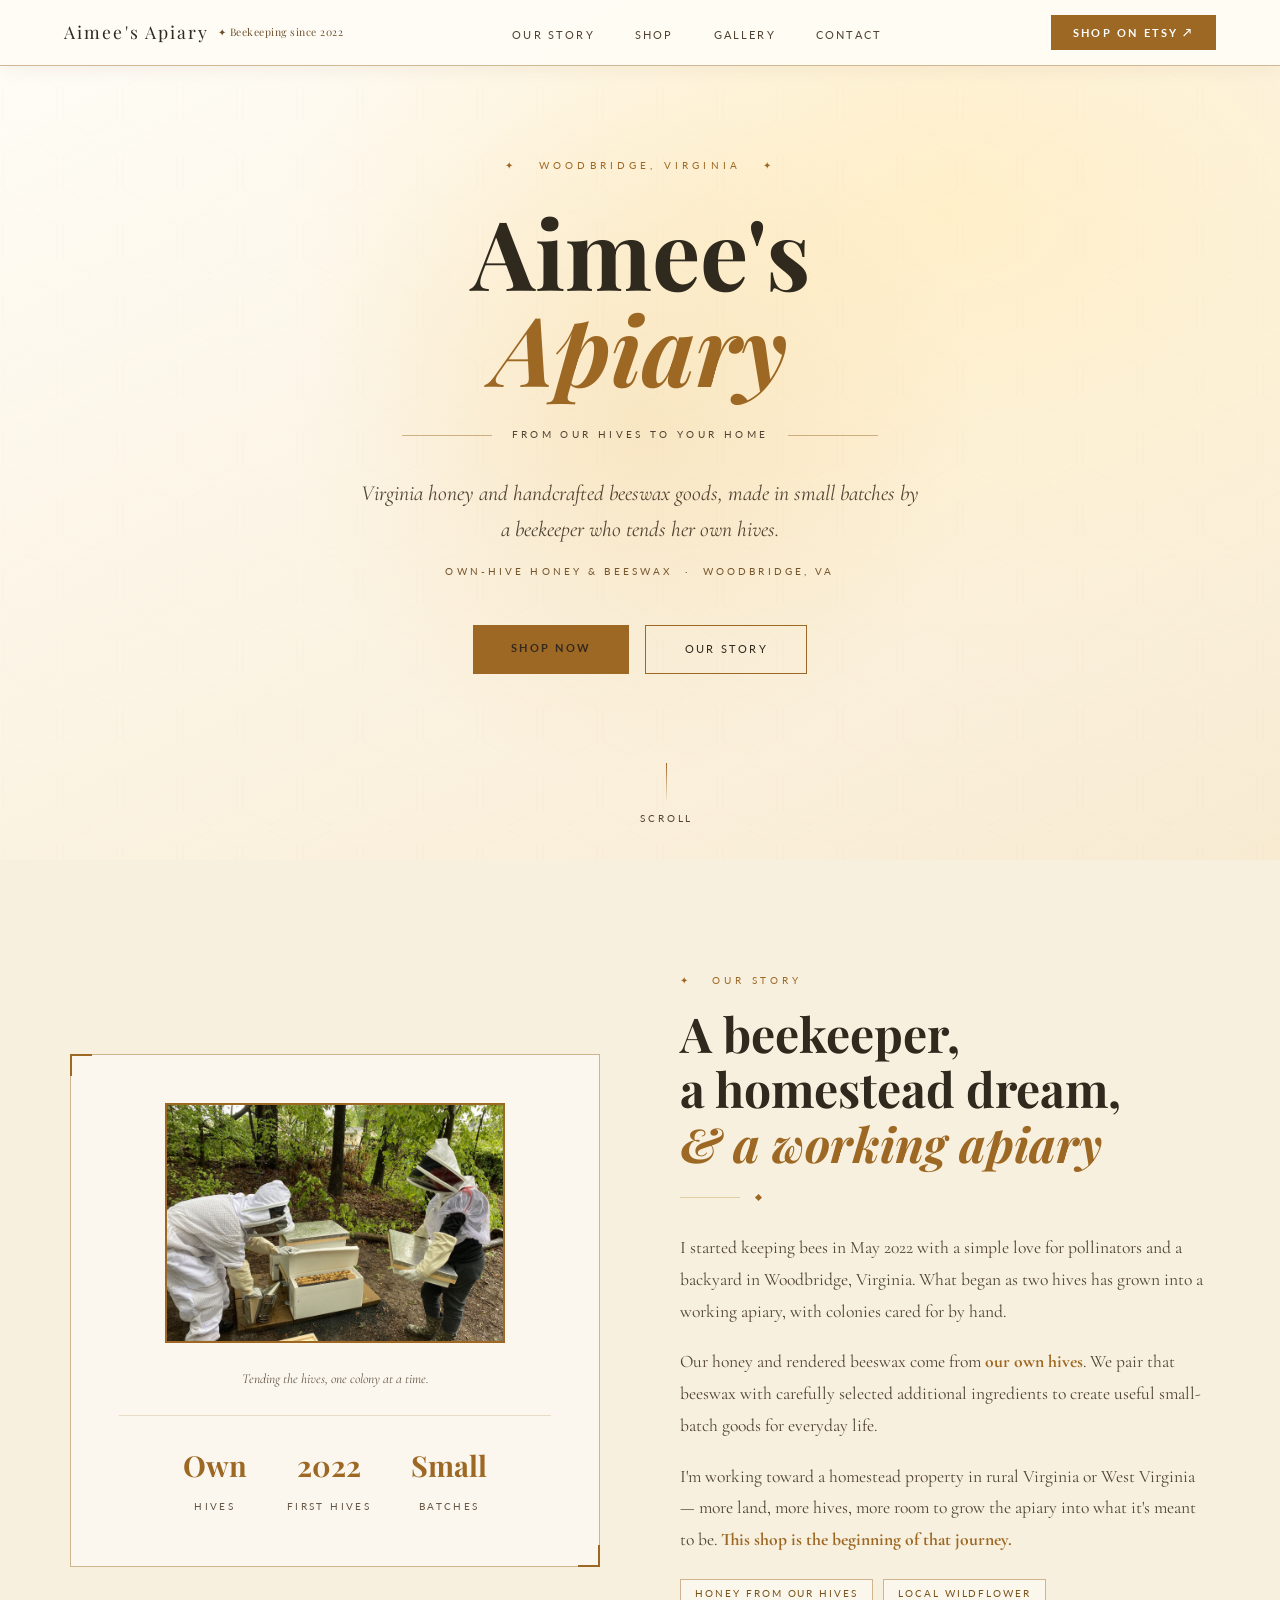
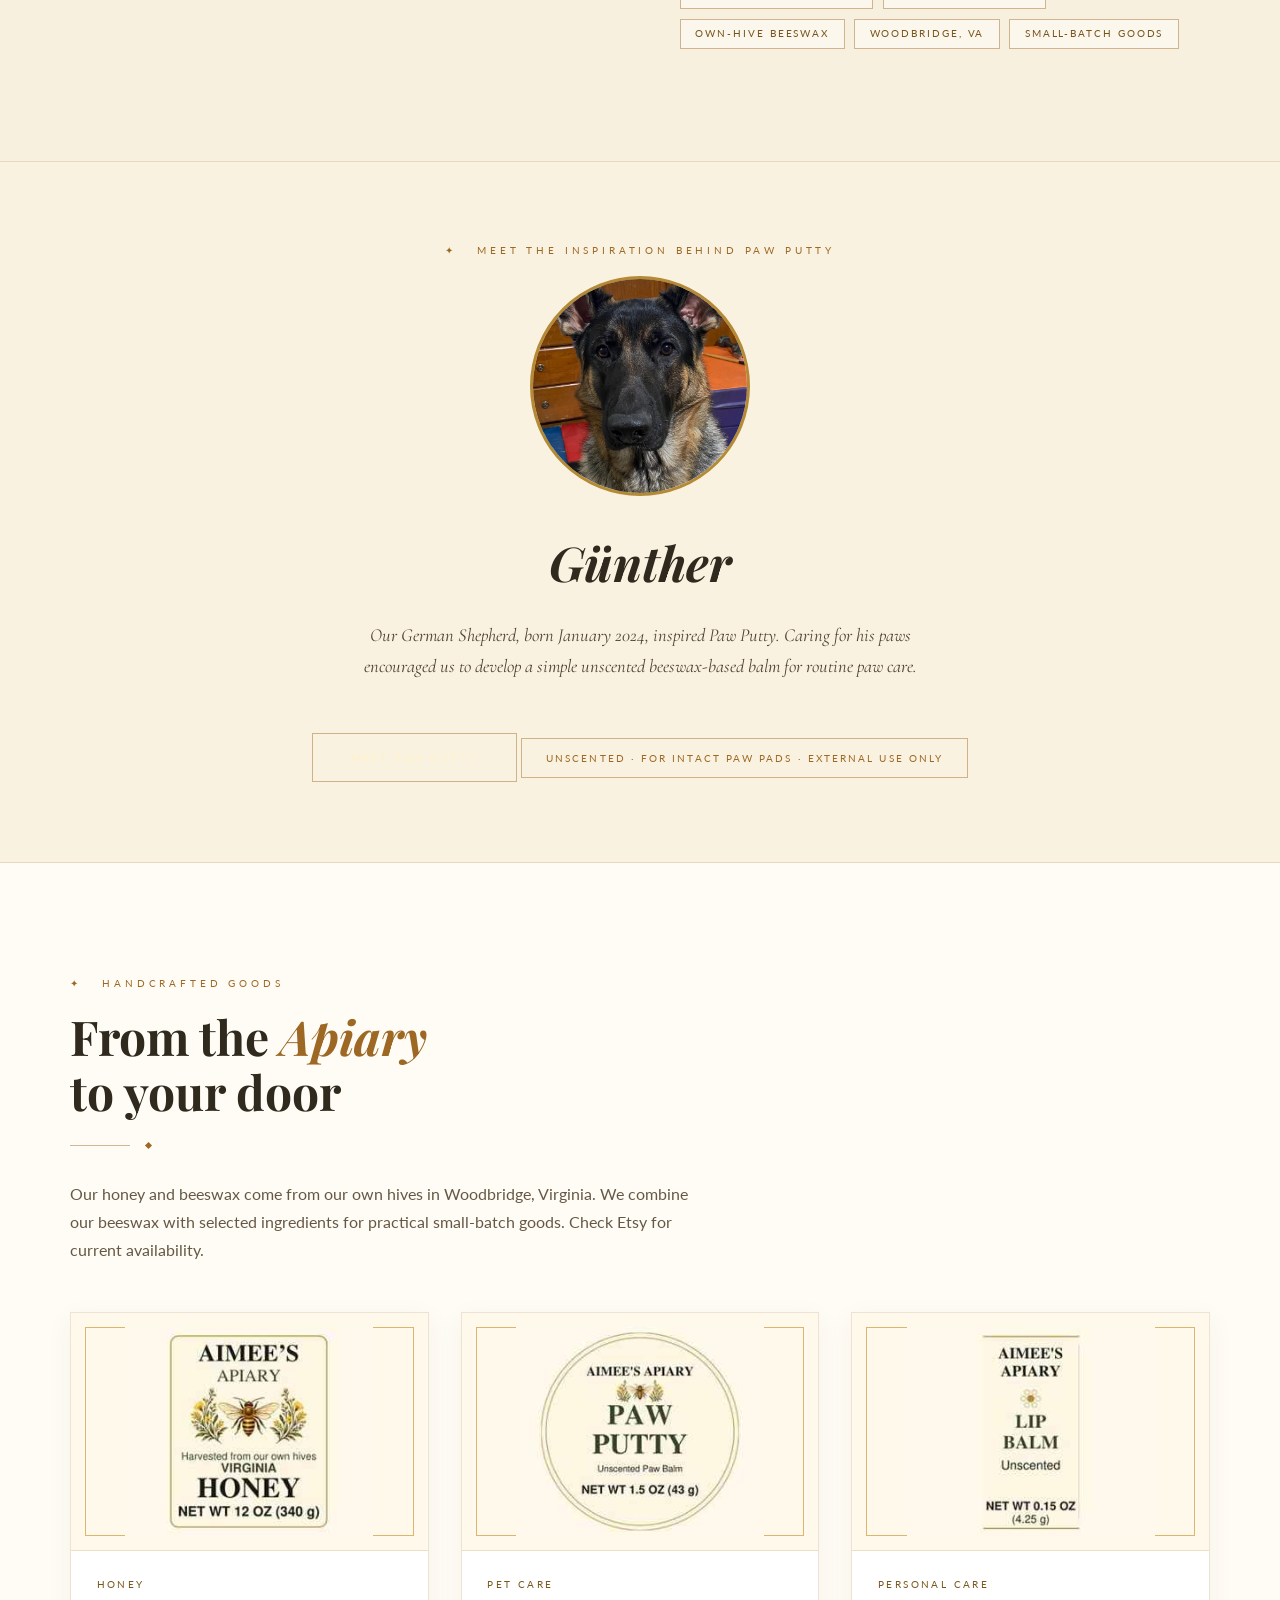
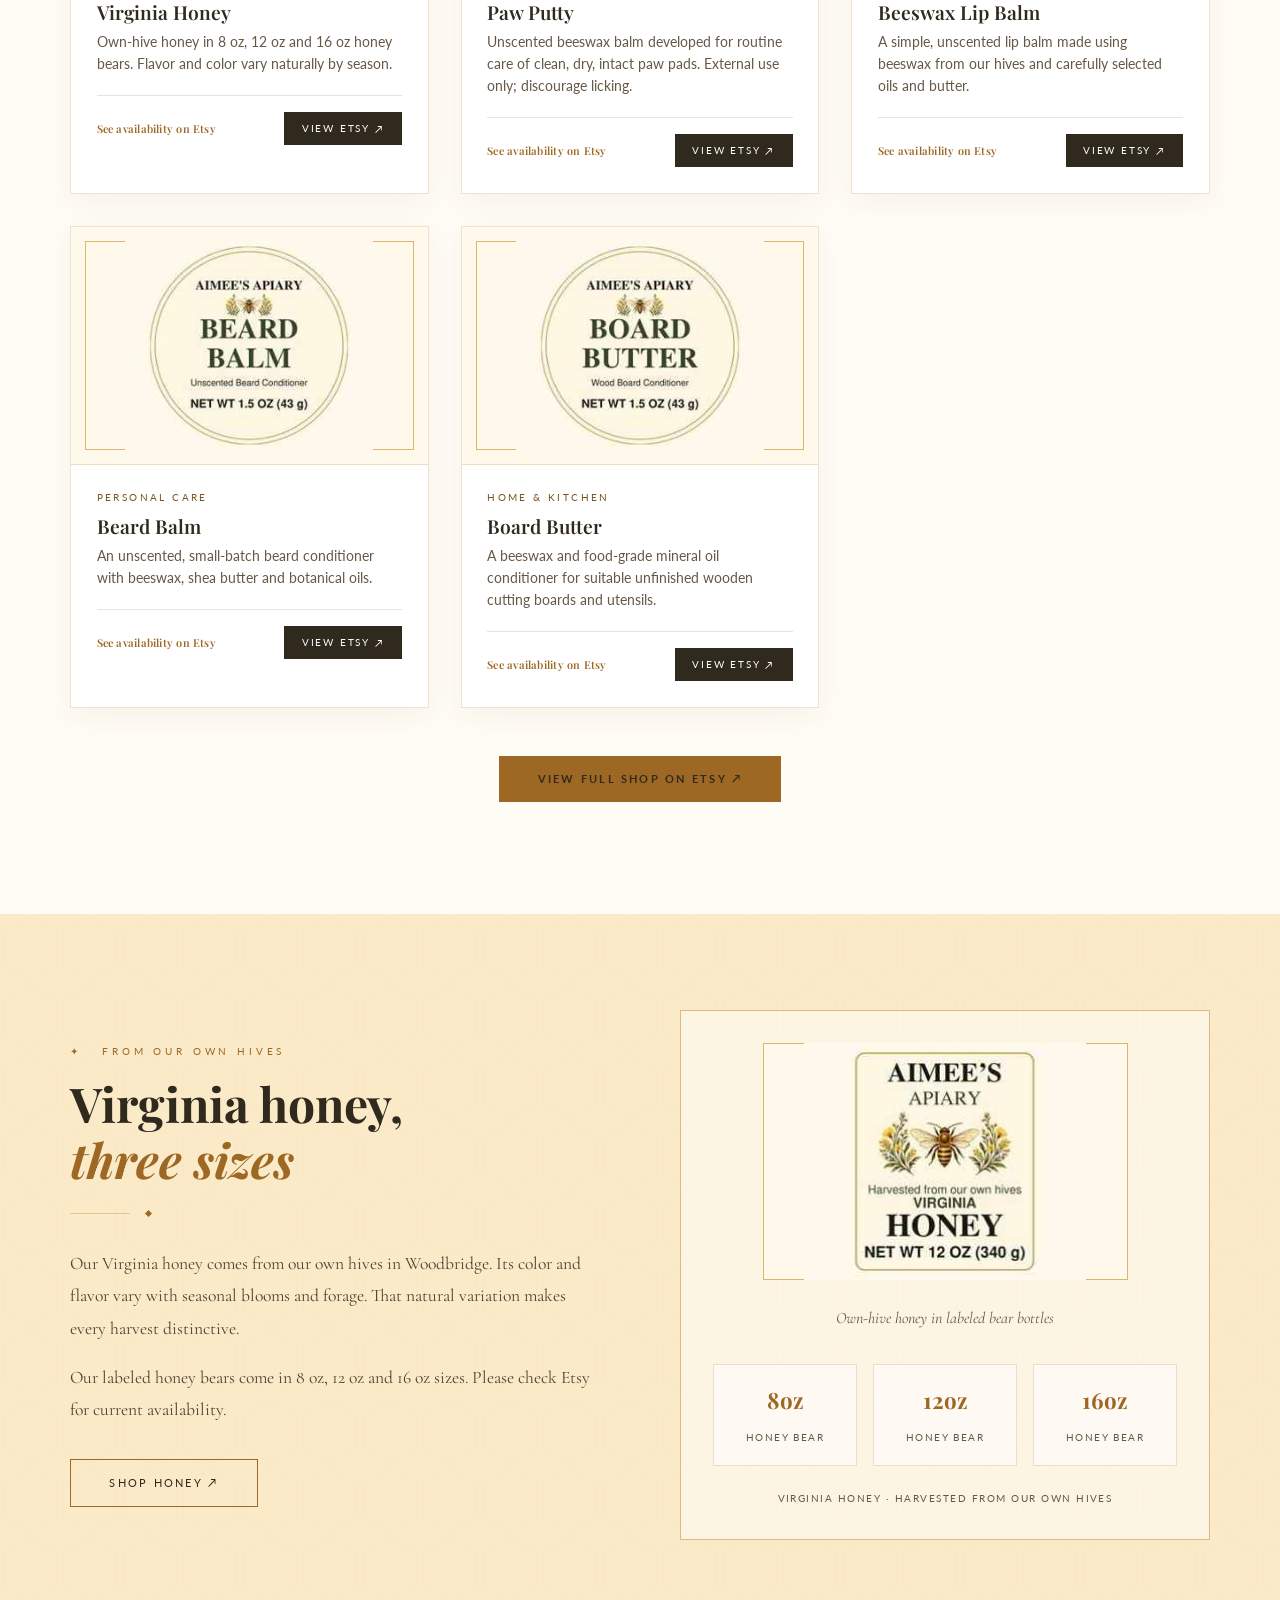
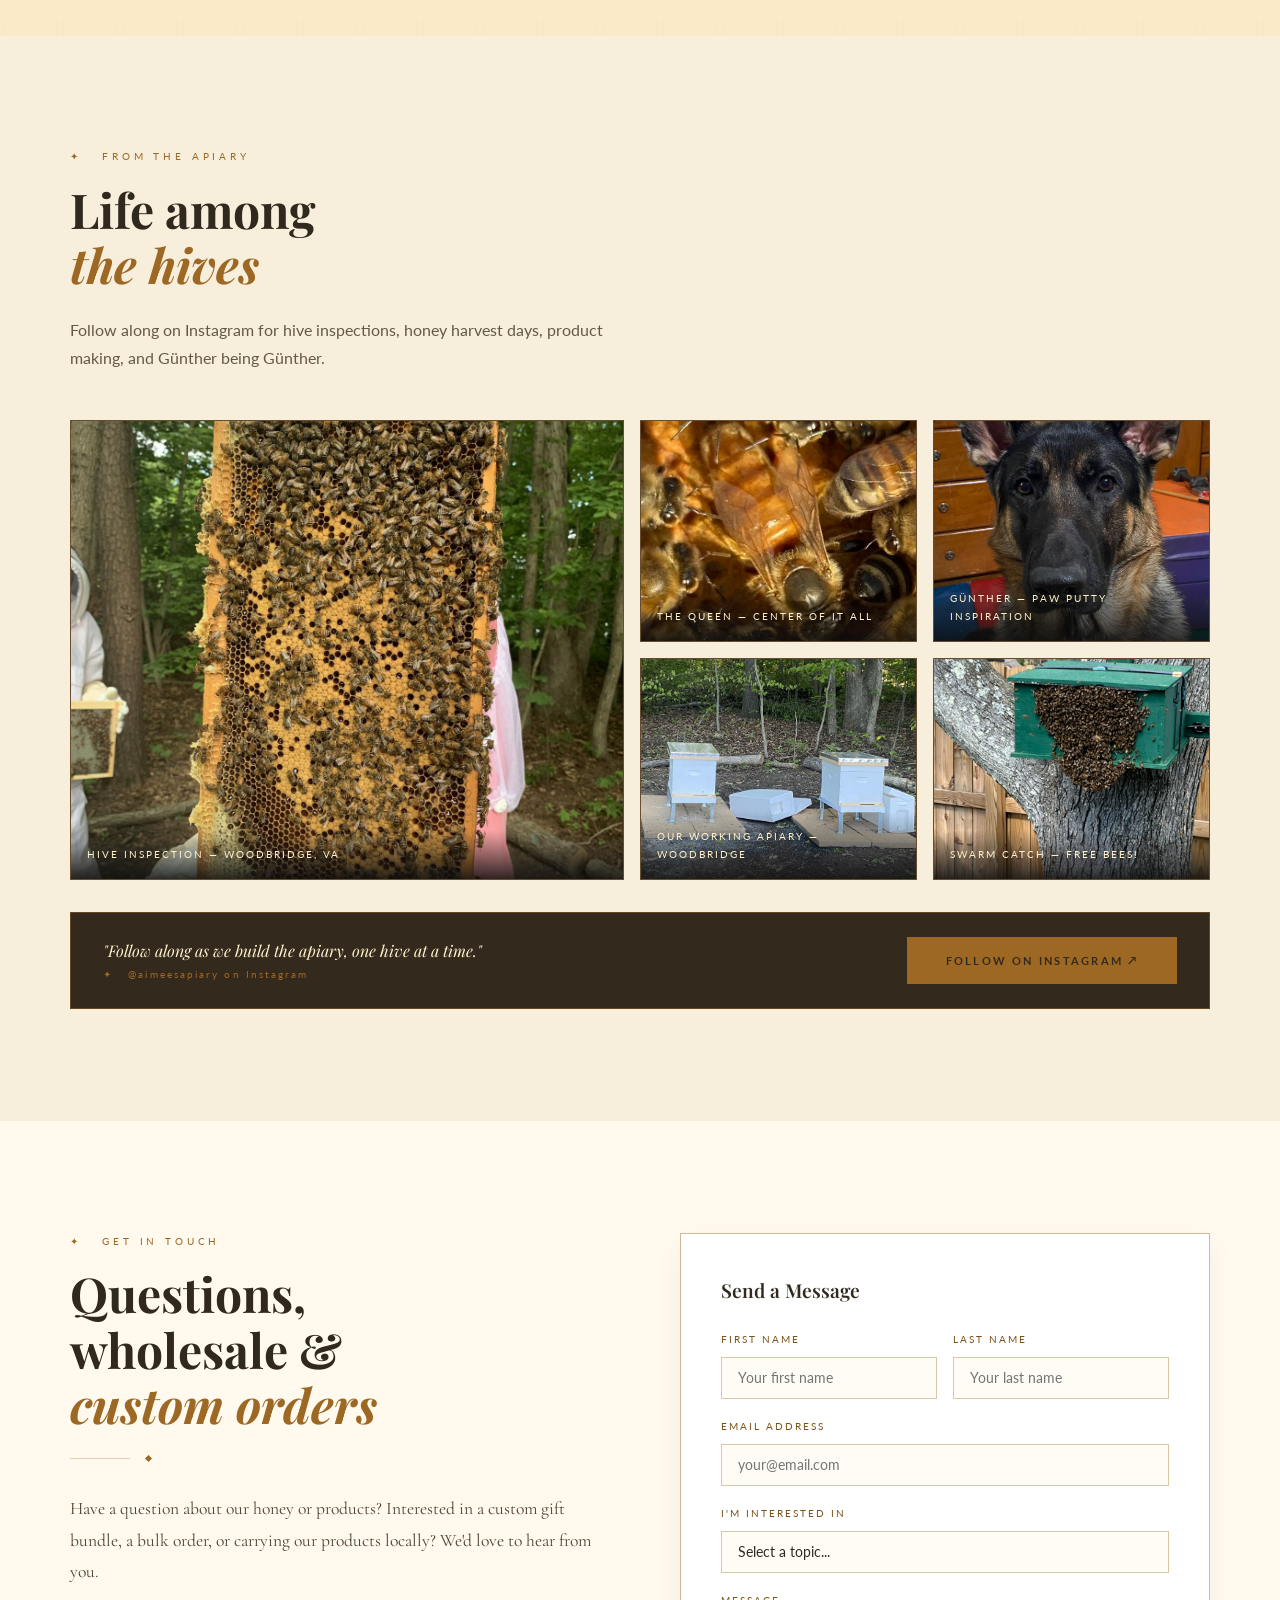
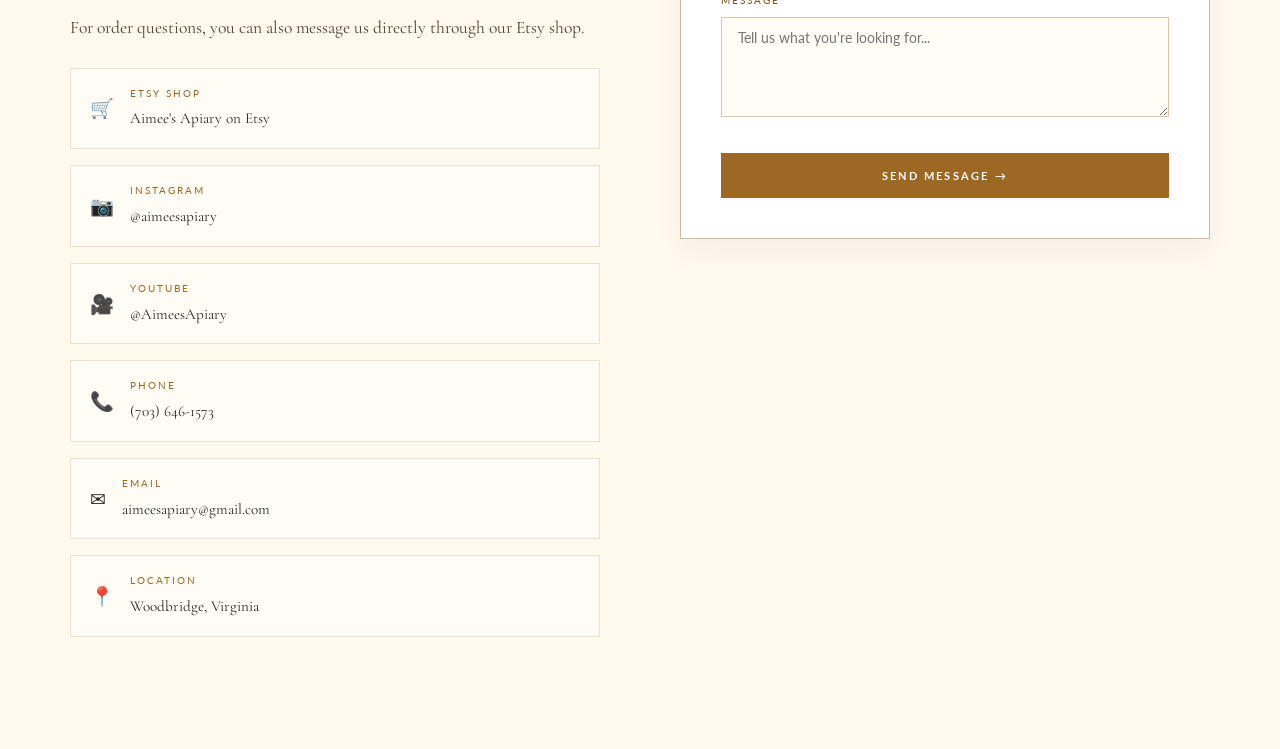
==== index.html @ 0e1f73a3 "Refresh Aimee's Apiary brand and add approved Drive photos and actual label placeholders" ====
<!DOCTYPE html>
<html lang="en">
<head>
<meta charset="UTF-8">
<meta name="viewport" content="width=device-width, initial-scale=1.0">
<title>Aimee's Apiary | Virginia Honey & Handmade Beeswax Goods · Woodbridge, VA</title>
<meta name="description" content="Own-hive honey from Woodbridge, Virginia, and useful small-batch beeswax goods handmade by a local beekeeper. Meet the apiary and find us on Etsy.">
<link href="https://fonts.googleapis.com/css2?family=Playfair+Display:ital,wght@0,400;0,600;0,700;1,400;1,600&family=Cormorant+Garamond:ital,wght@0,300;0,400;1,300;1,400&family=Lato:wght@300;400;700&display=swap" rel="stylesheet">
<style>
:root {
  --gold: #B58A35;
  --gold-light: #E9D8B1;
  --gold-pale: #F6ECD7;
  --black: #243428;
  --black-soft: #2B3B2E;
  --black-mid: #354536;
  --cream: #FFF7E5;
  --cream-dark: #F1E6D0;
  --text-dark: #253326;
  --text-mid: #40533D;
  --text-muted: #665F4C;
  --border: rgba(181,138,53,0.2);
  --border-strong: rgba(181,138,53,0.55);
}
*{margin:0;padding:0;box-sizing:border-box;}
html{scroll-behavior:smooth;}
body{font-family:'Lato',sans-serif;font-weight:300;background:var(--cream);color:var(--text-dark);line-height:1.75;overflow-x:hidden;}

/* ── SCROLLBAR ── */
::-webkit-scrollbar{width:6px;}
::-webkit-scrollbar-track{background:var(--black);}
::-webkit-scrollbar-thumb{background:var(--gold);border-radius:3px;}

/* ── NAV ── */
#nav{
  position:fixed;top:0;left:0;right:0;z-index:999;
  background:rgba(13,13,13,0.96);
  border-bottom:1px solid var(--border-strong);
  display:flex;align-items:center;justify-content:space-between;
  padding:0 4rem;height:66px;
  transition:background 0.3s;
}
.nav-logo{
  font-family:'Playfair Display',serif;font-size:1.1rem;
  color:var(--gold);letter-spacing:0.12em;
  display:flex;align-items:center;gap:0.5rem;
  text-decoration:none;
}
.nav-logo span{font-size:0.65rem;opacity:0.5;letter-spacing:0.05em;}
.nav-links{display:flex;list-style:none;gap:2.5rem;align-items:center;}
.nav-links a{
  font-size:0.68rem;font-weight:400;letter-spacing:0.2em;
  text-transform:uppercase;color:rgba(232,212,160,0.7);
  text-decoration:none;transition:color 0.2s;
}
.nav-links a:hover{color:var(--gold);}
.nav-shop{
  background:var(--gold);color:var(--black);
  padding:0.5rem 1.4rem;border:none;
  font-family:'Lato',sans-serif;font-size:0.68rem;font-weight:700;
  letter-spacing:0.2em;text-transform:uppercase;
  cursor:pointer;text-decoration:none;
  transition:background 0.2s;display:inline-block;
}
.nav-shop:hover{background:var(--gold-light);}
.nav-mobile-btn{display:none;background:none;border:none;cursor:pointer;padding:0.5rem;}
.nav-mobile-btn span{display:block;width:22px;height:1.5px;background:var(--gold);margin:5px 0;transition:0.3s;}

/* ── HONEYCOMB SVG TILE ── */
.hc-tile{
  position:absolute;inset:0;
  background-image:url("data:image/svg+xml,%3Csvg xmlns='http://www.w3.org/2000/svg' width='60' height='69' viewBox='0 0 60 69'%3E%3Cpolygon points='30,3 57,18 57,51 30,66 3,51 3,18' fill='none' stroke='%23C47B15' stroke-width='0.35' opacity='0.1'/%3E%3C/svg%3E");
  background-size:60px 69px;pointer-events:none;
}

/* ── HERO ── */
#hero{
  min-height:100vh;background:var(--black);
  position:relative;display:flex;align-items:center;justify-content:center;
  overflow:hidden;padding-top:66px;
}
.hero-glow{
  position:absolute;width:700px;height:700px;
  background:radial-gradient(ellipse,rgba(181,138,53,0.1) 0%,transparent 68%);
  top:50%;left:50%;transform:translate(-50%,-50%);pointer-events:none;
}
.hero-inner{
  position:relative;z-index:2;text-align:center;
  max-width:820px;padding:5rem 2rem 4rem;
}
.hero-tag{
  font-size:0.65rem;font-weight:400;letter-spacing:0.4em;
  text-transform:uppercase;color:var(--gold);
  margin-bottom:1.8rem;
  opacity:0;animation:riseIn 0.9s 0.15s ease forwards;
}
.hero-title{
  font-family:'Playfair Display',serif;
  font-size:clamp(3.2rem,7.5vw,6rem);
  font-weight:700;line-height:1.0;
  color:var(--gold-light);
  margin-bottom:0.25rem;
  opacity:0;animation:riseIn 0.9s 0.35s ease forwards;
}
.hero-title em{font-style:italic;color:var(--gold);}
.hero-rule{
  display:flex;align-items:center;justify-content:center;
  gap:1.2rem;margin:2rem auto;
  opacity:0;animation:riseIn 0.9s 0.55s ease forwards;
}
.hero-rule-line{width:90px;height:1px;background:var(--border-strong);}
.hero-rule-text{font-size:0.6rem;letter-spacing:0.35em;color:var(--gold);text-transform:uppercase;}
.hero-sub{
  font-family:'Cormorant Garamond',serif;font-size:1.35rem;
  font-weight:300;font-style:italic;color:var(--gold-light);
  line-height:1.65;max-width:560px;margin:0 auto 0.9rem;
  opacity:0;animation:riseIn 0.9s 0.7s ease forwards;
}
.hero-loc{
  font-size:0.65rem;letter-spacing:0.3em;text-transform:uppercase;
  color:rgba(181,138,53,0.7);margin-bottom:2.8rem;
  opacity:0;animation:riseIn 0.9s 0.85s ease forwards;
}
.hero-btns{
  display:flex;gap:1rem;justify-content:center;flex-wrap:wrap;
  opacity:0;animation:riseIn 0.9s 1s ease forwards;
}
.hero-scroll{
  position:absolute;bottom:2rem;left:50%;transform:translateX(-50%);
  z-index:2;display:flex;flex-direction:column;align-items:center;gap:0.5rem;
  opacity:0;animation:riseIn 0.9s 1.4s ease forwards;
}
.hero-scroll span{font-size:0.6rem;letter-spacing:0.3em;color:var(--gold);text-transform:uppercase;}
.scroll-line{width:1px;height:40px;background:linear-gradient(to bottom,var(--gold),transparent);animation:scrollPulse 2s infinite;}

@keyframes riseIn{from{opacity:0;transform:translateY(18px);}to{opacity:1;transform:translateY(0);}}
@keyframes scrollPulse{0%{opacity:0;transform:scaleY(0);transform-origin:top;}50%{opacity:1;}100%{opacity:0;transform:scaleY(1);transform-origin:top;}}

/* ── SECTION BASE ── */
section{padding:7rem 2rem;}
.section-inner{max-width:1140px;margin:0 auto;}
.section-tag{
  font-size:0.63rem;font-weight:400;letter-spacing:0.38em;
  text-transform:uppercase;color:var(--gold);
  margin-bottom:1rem;display:block;
}
.section-title{
  font-family:'Playfair Display',serif;
  font-size:clamp(2rem,4vw,3rem);font-weight:700;
  color:var(--text-dark);line-height:1.15;margin-bottom:1.5rem;
}
.section-title em{font-style:italic;color:var(--gold);}
.gold-rule{
  display:flex;align-items:center;gap:1rem;margin-bottom:2rem;
}
.gold-rule-line{height:1px;background:var(--border-strong);flex:1;max-width:60px;}
.gold-rule-dot{width:5px;height:5px;background:var(--gold);transform:rotate(45deg);}

/* ── BUTTONS ── */
.btn-gold{
  background:var(--gold);color:var(--black);border:none;
  padding:0.85rem 2.4rem;
  font-family:'Lato',sans-serif;font-size:0.7rem;font-weight:700;
  letter-spacing:0.2em;text-transform:uppercase;cursor:pointer;
  text-decoration:none;display:inline-block;
  transition:background 0.2s,transform 0.15s;
}
.btn-gold:hover{background:var(--gold-light);transform:translateY(-2px);}
.btn-outline-dark{
  background:transparent;color:var(--text-dark);
  border:1px solid rgba(26,18,8,0.35);
  padding:0.85rem 2.4rem;
  font-family:'Lato',sans-serif;font-size:0.7rem;font-weight:400;
  letter-spacing:0.2em;text-transform:uppercase;cursor:pointer;
  text-decoration:none;display:inline-block;
  transition:border-color 0.2s,color 0.2s;
}
.btn-outline-dark:hover{border-color:var(--gold);color:var(--gold);}
.btn-outline-gold{
  background:transparent;color:var(--gold-light);
  border:1px solid var(--border-strong);
  padding:0.85rem 2.4rem;
  font-family:'Lato',sans-serif;font-size:0.7rem;font-weight:400;
  letter-spacing:0.2em;text-transform:uppercase;cursor:pointer;
  text-decoration:none;display:inline-block;
  transition:background 0.2s,color 0.2s;
}
.btn-outline-gold:hover{background:rgba(181,138,53,0.12);color:var(--gold);}

/* ── ABOUT ── */
#about{background:var(--black-soft);}
.about-grid{
  display:grid;grid-template-columns:1fr 1fr;
  gap:5rem;align-items:center;
}
.about-visual{
  position:relative;
}
.about-frame{
  border:1px solid var(--border-strong);
  padding:3rem;text-align:center;position:relative;
}
.about-frame::before,
.about-frame::after{
  content:'';position:absolute;
  width:20px;height:20px;
  border-color:var(--gold);border-style:solid;
}
.about-frame::before{top:-1px;left:-1px;border-width:2px 0 0 2px;}
.about-frame::after{bottom:-1px;right:-1px;border-width:0 2px 2px 0;}
.about-gnome{font-size:4.5rem;margin-bottom:1rem;}
.about-stat-row{
  display:flex;justify-content:center;gap:2.5rem;margin-top:1.5rem;
  border-top:1px solid var(--border);padding-top:1.5rem;
}
.about-stat{text-align:center;}
.about-stat-num{
  font-family:'Playfair Display',serif;font-size:1.8rem;
  font-weight:700;color:var(--gold);display:block;
}
.about-stat-label{font-size:0.6rem;letter-spacing:0.25em;text-transform:uppercase;color:rgba(232,212,160,0.5);}
.about-text .section-tag{color:var(--gold);}
.about-text .section-title{color:var(--gold-light);}
.about-text p{
  font-family:'Cormorant Garamond',serif;font-size:1.1rem;font-weight:300;
  color:rgba(232,212,160,0.75);line-height:1.8;margin-bottom:1.2rem;
}
.about-text p strong{color:var(--gold);font-weight:400;}
.about-text .gold-rule .gold-rule-line{background:rgba(181,138,53,0.35);}
.about-badges{display:flex;gap:0.6rem;flex-wrap:wrap;margin-top:1.5rem;}
.badge{
  border:1px solid var(--border-strong);
  padding:0.35rem 0.9rem;
  font-size:0.6rem;letter-spacing:0.2em;text-transform:uppercase;
  color:var(--gold);
}

/* ── PRODUCTS ── */
#products{background:var(--cream);}
.products-grid{
  display:grid;grid-template-columns:repeat(3,1fr);
  gap:2rem;margin-top:3rem;
}
.product-card{
  background:#fff;border:1px solid var(--border);
  transition:border-color 0.2s,transform 0.2s;
  position:relative;overflow:hidden;
}
.product-card:hover{border-color:var(--gold);transform:translateY(-4px);}
.product-card::before{
  content:'';position:absolute;top:0;left:0;right:0;height:3px;
  background:var(--gold);transform:scaleX(0);transform-origin:left;
  transition:transform 0.3s;
}
.product-card:hover::before{transform:scaleX(1);}
.product-img{
  height:200px;background:var(--black-mid);
  display:flex;align-items:center;justify-content:center;
  font-size:3.5rem;border-bottom:1px solid var(--border);
  position:relative;overflow:hidden;
}
.product-img .hc-tile{opacity:0.4;}
.product-badge{
  position:absolute;top:1rem;right:1rem;
  background:var(--gold);color:var(--black);
  font-size:0.55rem;font-weight:700;letter-spacing:0.15em;
  text-transform:uppercase;padding:0.25rem 0.6rem;
}
.product-body{padding:1.6rem;}
.product-cat{
  font-size:0.6rem;letter-spacing:0.25em;text-transform:uppercase;
  color:var(--gold);margin-bottom:0.5rem;
}
.product-name{
  font-family:'Playfair Display',serif;font-size:1.2rem;
  font-weight:600;color:var(--text-dark);margin-bottom:0.5rem;
  line-height:1.2;
}
.product-desc{font-size:0.85rem;color:var(--text-muted);margin-bottom:1.2rem;line-height:1.6;}
.product-footer{
  display:flex;align-items:center;justify-content:space-between;
  padding-top:1rem;border-top:1px solid var(--border);
}
.product-price{
  font-family:'Playfair Display',serif;font-size:1.1rem;
  font-weight:600;color:var(--gold);
}
.product-btn{
  background:var(--black);color:var(--gold-light);
  border:none;padding:0.5rem 1.1rem;
  font-size:0.62rem;font-weight:400;letter-spacing:0.18em;
  text-transform:uppercase;cursor:pointer;
  transition:background 0.2s;text-decoration:none;display:inline-block;
}
.product-btn:hover{background:var(--gold);color:var(--black);}

/* ── HONEY FEATURE BANNER ── */
#honey-feature{
  background:var(--black);
  padding:6rem 2rem;position:relative;overflow:hidden;
}
.honey-feature-inner{
  max-width:1140px;margin:0 auto;
  display:grid;grid-template-columns:1fr 1fr;
  gap:5rem;align-items:center;
}
.honey-feature-text .section-title{color:var(--gold-light);}
.honey-feature-text p{
  font-family:'Cormorant Garamond',serif;font-size:1.1rem;
  color:rgba(232,212,160,0.7);line-height:1.85;margin-bottom:1rem;
}
.honey-visual{
  border:1px solid var(--border-strong);padding:3.5rem 2rem;
  text-align:center;position:relative;
}
.honey-jar-emoji{font-size:5rem;display:block;margin-bottom:1.5rem;}
.honey-sizes{display:grid;grid-template-columns:repeat(4,1fr);gap:1rem;margin-top:2rem;}
.honey-size{
  border:1px solid var(--border);padding:1rem 0.5rem;text-align:center;
  transition:border-color 0.2s;
}
.honey-size:hover{border-color:var(--gold);}
.honey-size-oz{
  font-family:'Playfair Display',serif;font-size:1.4rem;
  font-weight:700;color:var(--gold);display:block;
}
.honey-size-label{font-size:0.6rem;letter-spacing:0.15em;text-transform:uppercase;color:rgba(232,212,160,0.45);}

/* ── GALLERY ── */
#gallery{background:var(--cream-dark);}
.gallery-intro{max-width:580px;margin-bottom:3rem;}
.gallery-grid{
  display:grid;
  grid-template-columns:2fr 1fr 1fr;
  grid-template-rows:auto auto;
  gap:1rem;
}
.gallery-cell{
  background:var(--black-mid);
  display:flex;align-items:center;justify-content:center;
  font-size:2.5rem;position:relative;overflow:hidden;
  border:1px solid var(--border);
  min-height:220px;
  transition:border-color 0.2s;
}
.gallery-cell img{
  transition:transform 0.4s ease;
}
.gallery-cell:hover img{
  transform:scale(1.04);
}
.gallery-cell:hover{border-color:var(--gold);}
.gallery-cell.tall{grid-row:span 2;min-height:460px;}
.gallery-cell-label{
  position:absolute;bottom:0;left:0;right:0;
  padding:1rem;background:linear-gradient(transparent,rgba(13,13,13,0.85));
  font-size:0.62rem;letter-spacing:0.2em;text-transform:uppercase;
  color:var(--gold-light);
}
.gallery-placeholder{
  position:absolute;inset:0;
  display:flex;flex-direction:column;align-items:center;justify-content:center;gap:0.8rem;
}
.gallery-placeholder .hc-tile{opacity:0.15;}
.gallery-placeholder-text{
  font-size:0.62rem;letter-spacing:0.2em;text-transform:uppercase;
  color:rgba(232,212,160,0.3);position:relative;z-index:1;
}
.gallery-emoji{font-size:2.2rem;position:relative;z-index:1;}
.gallery-ig-banner{
  margin-top:2rem;padding:1.5rem 2rem;
  background:var(--black);border:1px solid var(--border-strong);
  display:flex;align-items:center;justify-content:space-between;
  flex-wrap:wrap;gap:1rem;
}
.gallery-ig-text{font-family:'Playfair Display',serif;font-size:1rem;font-style:italic;color:var(--gold-light);}
.gallery-ig-handle{font-size:0.65rem;letter-spacing:0.2em;color:var(--gold);}

/* ── BLOG ── */
#blog{background:var(--cream);}
.blog-grid{display:grid;grid-template-columns:repeat(3,1fr);gap:2rem;margin-top:3rem;}
.blog-card{background:#fff;border:1px solid var(--border);transition:border-color 0.2s;}
.blog-card:hover{border-color:var(--gold);}
.blog-card-top{
  height:160px;background:var(--black-mid);
  display:flex;align-items:center;justify-content:center;
  font-size:3rem;position:relative;overflow:hidden;
  border-bottom:1px solid var(--border);
}
.blog-card-top .hc-tile{opacity:0.2;}
.blog-card-body{padding:1.5rem;}
.blog-cat{font-size:0.58rem;letter-spacing:0.25em;text-transform:uppercase;color:var(--gold);margin-bottom:0.5rem;}
.blog-title{
  font-family:'Playfair Display',serif;font-size:1.05rem;font-weight:600;
  color:var(--text-dark);margin-bottom:0.6rem;line-height:1.3;
}
.blog-excerpt{font-size:0.82rem;color:var(--text-muted);line-height:1.6;margin-bottom:1rem;}
.blog-meta{
  font-size:0.62rem;letter-spacing:0.15em;text-transform:uppercase;
  color:var(--text-muted);
}
.blog-coming{
  grid-column:1/-1;
  border:1px dashed var(--border-strong);padding:3rem;
  text-align:center;
}
.blog-coming p{
  font-family:'Cormorant Garamond',serif;font-size:1.1rem;
  font-style:italic;color:var(--text-muted);
}

/* ── CONTACT ── */
#contact{background:var(--black);}
.contact-grid{display:grid;grid-template-columns:1fr 1fr;gap:5rem;align-items:start;}
.contact-text .section-title{color:var(--gold-light);}
.contact-text p{
  font-family:'Cormorant Garamond',serif;font-size:1.1rem;
  color:rgba(232,212,160,0.65);line-height:1.8;margin-bottom:1.5rem;
}
.contact-links{display:flex;flex-direction:column;gap:1rem;margin-top:1.5rem;}
.contact-link{
  display:flex;align-items:center;gap:1rem;
  padding:1rem 1.2rem;border:1px solid var(--border);
  text-decoration:none;transition:border-color 0.2s;
  color:var(--gold-light);
}
.contact-link:hover{border-color:var(--gold);}
.contact-link-icon{font-size:1.2rem;}
.contact-link-label{font-size:0.62rem;letter-spacing:0.2em;text-transform:uppercase;color:var(--gold);display:block;margin-bottom:0.1rem;}
.contact-link-value{font-family:'Cormorant Garamond',serif;font-size:0.95rem;}
.contact-form{background:var(--black-soft);border:1px solid var(--border);padding:2.5rem;}
.form-title{
  font-family:'Playfair Display',serif;font-size:1.2rem;font-weight:600;
  color:var(--gold-light);margin-bottom:1.5rem;
}
.form-group{margin-bottom:1.2rem;}
.form-group label{
  display:block;font-size:0.63rem;letter-spacing:0.2em;text-transform:uppercase;
  color:var(--gold);margin-bottom:0.5rem;
}
.form-group input,
.form-group select,
.form-group textarea{
  width:100%;background:var(--black);border:1px solid var(--border);
  padding:0.75rem 1rem;color:var(--gold-light);
  font-family:'Lato',sans-serif;font-size:0.85rem;font-weight:300;
  outline:none;transition:border-color 0.2s;
  appearance:none;
}
.form-group input:focus,
.form-group select:focus,
.form-group textarea:focus{border-color:var(--gold);}
.form-group select option{background:var(--black);}
.form-group textarea{resize:vertical;min-height:100px;}
.form-row{display:grid;grid-template-columns:1fr 1fr;gap:1rem;}
.form-submit{
  width:100%;background:var(--gold);color:var(--black);border:none;
  padding:1rem;font-family:'Lato',sans-serif;font-size:0.7rem;font-weight:700;
  letter-spacing:0.2em;text-transform:uppercase;cursor:pointer;
  transition:background 0.2s;margin-top:0.5rem;
}
.form-submit:hover{background:var(--gold-light);}

/* ── GÜNTHER SECTION ── */
#gunther{
  background:var(--black-mid);padding:5rem 2rem;
  border-top:1px solid var(--border);border-bottom:1px solid var(--border);
}
.gunther-inner{
  max-width:900px;margin:0 auto;text-align:center;
}
.gunther-inner .section-tag{display:block;margin-bottom:1rem;}
.gunther-name{
  font-family:'Playfair Display',serif;font-size:clamp(2rem,4vw,3rem);
  font-weight:700;font-style:italic;color:var(--gold-light);
  margin-bottom:1rem;
}
.gunther-sub{
  font-family:'Cormorant Garamond',serif;font-size:1.15rem;
  font-style:italic;color:rgba(232,212,160,0.65);
  max-width:560px;margin:0 auto 2rem;line-height:1.7;
}
.gunther-emoji{font-size:4rem;display:block;margin-bottom:1.5rem;}
.gunther-product-note{
  display:inline-block;border:1px solid var(--border-strong);
  padding:0.6rem 1.5rem;
  font-size:0.65rem;letter-spacing:0.2em;text-transform:uppercase;
  color:var(--gold);margin-top:1.5rem;
}

/* ── FOOTER ── */
footer{
  background:var(--black);padding:4rem 2rem 2rem;
  border-top:1px solid var(--border-strong);
}
.footer-inner{max-width:1140px;margin:0 auto;}
.footer-top{
  display:grid;grid-template-columns:2fr 1fr 1fr 1fr;
  gap:3rem;padding-bottom:3rem;
  border-bottom:1px solid var(--border);margin-bottom:2rem;
}
.footer-brand .footer-logo{
  font-family:'Playfair Display',serif;font-size:1.3rem;
  color:var(--gold);letter-spacing:0.12em;margin-bottom:0.8rem;
}
.footer-brand p{
  font-family:'Cormorant Garamond',serif;font-size:0.95rem;
  color:rgba(232,212,160,0.45);line-height:1.7;max-width:240px;
}
.footer-col h4{
  font-size:0.62rem;letter-spacing:0.28em;text-transform:uppercase;
  color:var(--gold);margin-bottom:1.2rem;
}
.footer-col ul{list-style:none;}
.footer-col li{margin-bottom:0.6rem;}
.footer-col a{
  font-size:0.82rem;color:rgba(232,212,160,0.45);
  text-decoration:none;transition:color 0.2s;cursor:pointer;
}
.footer-col a:hover{color:var(--gold);}
.footer-bottom{
  display:flex;align-items:center;justify-content:space-between;flex-wrap:wrap;gap:1rem;
}
.footer-copy{font-size:0.65rem;letter-spacing:0.12em;color:rgba(232,212,160,0.25);}
.footer-hc{font-size:0.65rem;color:rgba(181,138,53,0.3);letter-spacing:0.1em;}

/* ── MOBILE NAV ── */
.mobile-menu{
  display:none;position:fixed;top:66px;left:0;right:0;z-index:998;
  background:var(--black);border-bottom:1px solid var(--border-strong);
  padding:1.5rem 2rem;flex-direction:column;gap:1.2rem;
}
.mobile-menu.open{display:flex;}
.mobile-menu a{
  font-size:0.8rem;letter-spacing:0.2em;text-transform:uppercase;
  color:var(--gold-light);text-decoration:none;
}

/* ── RESPONSIVE ── */
@media(max-width:900px){
  #nav{padding:0 1.5rem;}
  .nav-links,.nav-shop{display:none;}
  .nav-mobile-btn{display:block;}
  .about-grid,.honey-feature-inner,.contact-grid,.footer-top{grid-template-columns:1fr;gap:2.5rem;}
  .products-grid,.blog-grid{grid-template-columns:repeat(2,1fr);}
  .gallery-grid{grid-template-columns:1fr 1fr;grid-template-rows:auto;}
  .gallery-cell.tall{grid-row:span 1;}
  .footer-top{grid-template-columns:1fr 1fr;}
}
@media(max-width:580px){
  section{padding:4rem 1.2rem;}
  .products-grid,.blog-grid{grid-template-columns:1fr;}
  .gallery-grid{grid-template-columns:1fr;}
  .form-row{grid-template-columns:1fr;}
  .honey-sizes{grid-template-columns:repeat(2,1fr);}
  .footer-top{grid-template-columns:1fr;}
  .hero-title{font-size:2.8rem;}
}
.product-footer{gap:0.7rem;flex-wrap:wrap}.product-price{font-size:0.68rem;letter-spacing:0.02em}
@media(max-width:580px){.hero-sub{font-size:1.25rem}.product-footer{align-items:flex-start}}
</style>
<link rel="stylesheet" href="brand.css">
</head>
<body>

<!-- ── NAVIGATION ── -->
<nav id="nav">
  <a class="nav-logo" href="#hero">
    Aimee's Apiary
    <span>&#x2726; Beekeeping since 2022</span>
  </a>
  <ul class="nav-links">
    <li><a href="#about">Our Story</a></li>
    <li><a href="#products">Shop</a></li>
    <li><a href="#gallery">Gallery</a></li>
    
    <li><a href="#contact">Contact</a></li>
  </ul>
  <a class="nav-shop" href="https://www.etsy.com/shop/AimeesApiary" target="_blank">Shop on Etsy &#8599;</a>
  <button class="nav-mobile-btn" onclick="toggleMenu()" aria-label="Menu">
    <span></span><span></span><span></span>
  </button>
</nav>

<div class="mobile-menu" id="mobileMenu">
  <a href="#about" onclick="closeMenu()">Our Story</a>
  <a href="#products" onclick="closeMenu()">Shop</a>
  <a href="#gallery" onclick="closeMenu()">Gallery</a>
  
  <a href="#contact" onclick="closeMenu()">Contact</a>
  <a href="https://www.etsy.com/shop/AimeesApiary" target="_blank">Shop on Etsy &#8599;</a>
</div>

<!-- ── HERO ── -->
<section id="hero">
  <div class="hc-tile"></div>
  <div class="hero-glow"></div>
  <div class="hero-inner">
    <p class="hero-tag">&#x2726; &nbsp; Woodbridge, Virginia &nbsp; &#x2726;</p>
    <h1 class="hero-title">Aimee's<br><em>Apiary</em></h1>
    <div class="hero-rule">
      <div class="hero-rule-line"></div>
      <span class="hero-rule-text">From our hives to your home</span>
      <div class="hero-rule-line"></div>
    </div>
    <p class="hero-sub">Virginia honey and handcrafted beeswax goods, made in small batches by a beekeeper who tends her own hives.</p>
    <p class="hero-loc">Own-hive honey &amp; beeswax &nbsp;&#183;&nbsp; Woodbridge, VA</p>
    <div class="hero-btns">
      <a href="https://www.etsy.com/shop/AimeesApiary" target="_blank" class="btn-gold">Shop Now</a>
      <a href="#about" class="btn-outline-gold">Our Story</a>
    </div>
  </div>
  <div class="hero-scroll">
    <div class="scroll-line"></div>
    <span>Scroll</span>
  </div>
</section>

<!-- ── ABOUT ── -->
<section id="about">
  <div class="section-inner">
    <div class="about-grid">
      <div class="about-visual">
        <div class="about-frame">
          <div style="position:relative;z-index:1;">
            <img src="images/approved/about-beekeepers.jpg" alt="Two beekeepers tending hives at Aimee’s Apiary" loading="lazy" style="display:block;width:100%;max-width:340px;height:240px;object-fit:cover;margin:0 auto 1.5rem;border:2px solid var(--gold);">
            <p style="font-family:'Cormorant Garamond',serif;font-size:0.85rem;font-style:italic;color:rgba(232,212,160,0.5);margin-bottom:1.5rem;">Tending the hives, one colony at a time.</p>
            <div class="about-stat-row">
              <div class="about-stat">
                <span class="about-stat-num">Own</span>
                <span class="about-stat-label">Hives</span>
              </div>
              <div class="about-stat">
                <span class="about-stat-num">2022</span>
                <span class="about-stat-label">First Hives</span>
              </div>
              <div class="about-stat">
                <span class="about-stat-num">Small</span>
                <span class="about-stat-label">Batches</span>
              </div>
            </div>
          </div>
        </div>
      </div>
      <div class="about-text">
        <span class="section-tag">&#x2726; &nbsp; Our Story</span>
        <h2 class="section-title">A beekeeper,<br>a homestead dream,<br><em>& a working apiary</em></h2>
        <div class="gold-rule"><div class="gold-rule-line"></div><div class="gold-rule-dot"></div></div>
        <p>I started keeping bees in May 2022 with a simple love for pollinators and a backyard in Woodbridge, Virginia. What began as two hives has grown into a working apiary, with colonies cared for by hand.</p>
        <p>Our honey and rendered beeswax come from <strong>our own hives</strong>. We pair that beeswax with carefully selected additional ingredients to create useful small-batch goods for everyday life.</p>
        <p>I'm working toward a homestead property in rural Virginia or West Virginia — more land, more hives, more room to grow the apiary into what it's meant to be. <strong>This shop is the beginning of that journey.</strong></p>
        <div class="about-badges">
          <span class="badge">Honey From Our Hives</span>
          <span class="badge">Local Wildflower</span>
          <span class="badge">Own-Hive Beeswax</span>
          <span class="badge">Woodbridge, VA</span>
          <span class="badge">Small-Batch Goods</span>
        </div>
      </div>
    </div>
  </div>
</section>

<!-- ── GÜNTHER ── -->
<section id="gunther">
  <div class="gunther-inner">
    <span class="section-tag">&#x2726; &nbsp; Meet the inspiration behind Paw Putty</span>
    <img src="images/gunther.jpg" alt="Günther the German Shepherd" style="width:220px;height:220px;object-fit:cover;border-radius:50%;border:3px solid #B58A35;margin:0 auto 1.5rem;display:block;">
    <h2 class="gunther-name">Günther</h2>
    <p class="gunther-sub">Our German Shepherd, born January 2024, inspired Paw Putty. Caring for his paws encouraged us to develop a simple unscented beeswax-based balm for routine paw care.</p>
    <a href="#products" class="btn-outline-gold">Meet Paw Putty</a>
    <div class="gunther-product-note">Unscented &#183; For intact paw pads &#183; External use only</div>
  </div>
</section>

<!-- ── PRODUCTS ── -->
<section id="products">
  <div class="section-inner">
    <span class="section-tag">&#x2726; &nbsp; Handcrafted goods</span>
    <h2 class="section-title">From the <em>Apiary</em><br>to your door</h2>
    <div class="gold-rule"><div class="gold-rule-line"></div><div class="gold-rule-dot"></div></div>
    <p style="max-width:620px;color:var(--text-muted);margin-bottom:0.5rem;">Our honey and beeswax come from our own hives in Woodbridge, Virginia. We combine our beeswax with selected ingredients for practical small-batch goods. Check Etsy for current availability.</p>
    <div class="products-grid"><div class="product-card"><div class="product-img"><div class="label-fallback" aria-hidden="true"><span>AIMEE’S APIARY</span><strong>VIRGINIA HONEY</strong></div><img src="images/products/honey-label.jpg" alt="Virginia Honey – Aimee’s Apiary label artwork placeholder" loading="lazy" width="320" height="270" onerror="this.style.display='none'"></div><div class="product-body"><p class="product-cat">Honey</p><h3 class="product-name">Virginia Honey</h3><p class="product-desc">Own-hive honey in 8 oz, 12 oz and 16 oz honey bears. Flavor and color vary naturally by season.</p><div class="product-footer"><span class="product-price">See availability on Etsy</span><a href="https://www.etsy.com/shop/AimeesApiary" target="_blank" rel="noopener noreferrer" class="product-btn">View Etsy &#8599;</a></div></div></div>
<div class="product-card"><div class="product-img"><div class="label-fallback" aria-hidden="true"><span>AIMEE’S APIARY</span><strong>PAW PUTTY</strong></div><img src="images/products/paw-putty-label.jpg" alt="Paw Putty – Aimee’s Apiary label artwork placeholder" loading="lazy" width="320" height="270" onerror="this.style.display='none'"></div><div class="product-body"><p class="product-cat">Pet Care</p><h3 class="product-name">Paw Putty</h3><p class="product-desc">Unscented beeswax balm developed for routine care of clean, dry, intact paw pads. External use only; discourage licking.</p><div class="product-footer"><span class="product-price">See availability on Etsy</span><a href="https://www.etsy.com/shop/AimeesApiary" target="_blank" rel="noopener noreferrer" class="product-btn">View Etsy &#8599;</a></div></div></div>
<div class="product-card"><div class="product-img"><div class="label-fallback" aria-hidden="true"><span>AIMEE’S APIARY</span><strong>LIP BALM</strong></div><img src="images/products/lip-balm-label.jpg" alt="Beeswax Lip Balm – Aimee’s Apiary label artwork placeholder" loading="lazy" width="320" height="270" onerror="this.style.display='none'"></div><div class="product-body"><p class="product-cat">Personal Care</p><h3 class="product-name">Beeswax Lip Balm</h3><p class="product-desc">A simple, unscented lip balm made using beeswax from our hives and carefully selected oils and butter.</p><div class="product-footer"><span class="product-price">See availability on Etsy</span><a href="https://www.etsy.com/shop/AimeesApiary" target="_blank" rel="noopener noreferrer" class="product-btn">View Etsy &#8599;</a></div></div></div>
<div class="product-card"><div class="product-img"><div class="label-fallback" aria-hidden="true"><span>AIMEE’S APIARY</span><strong>BEARD BALM</strong></div><img src="images/products/beard-balm-label.jpg" alt="Beard Balm – Aimee’s Apiary label artwork placeholder" loading="lazy" width="320" height="270" onerror="this.style.display='none'"></div><div class="product-body"><p class="product-cat">Personal Care</p><h3 class="product-name">Beard Balm</h3><p class="product-desc">An unscented, small-batch beard conditioner with beeswax, shea butter and botanical oils.</p><div class="product-footer"><span class="product-price">See availability on Etsy</span><a href="https://www.etsy.com/shop/AimeesApiary" target="_blank" rel="noopener noreferrer" class="product-btn">View Etsy &#8599;</a></div></div></div>
<div class="product-card"><div class="product-img"><div class="label-fallback" aria-hidden="true"><span>AIMEE’S APIARY</span><strong>BOARD BUTTER</strong></div><img src="images/products/board-butter-label.jpg" alt="Board Butter – Aimee’s Apiary label artwork placeholder" loading="lazy" width="320" height="270" onerror="this.style.display='none'"></div><div class="product-body"><p class="product-cat">Home & Kitchen</p><h3 class="product-name">Board Butter</h3><p class="product-desc">A beeswax and food-grade mineral oil conditioner for suitable unfinished wooden cutting boards and utensils.</p><div class="product-footer"><span class="product-price">See availability on Etsy</span><a href="https://www.etsy.com/shop/AimeesApiary" target="_blank" rel="noopener noreferrer" class="product-btn">View Etsy &#8599;</a></div></div></div>
</div><div style="text-align:center;margin-top:3rem;">
      <a href="https://www.etsy.com/shop/AimeesApiary" target="_blank" class="btn-gold">View Full Shop on Etsy &#8599;</a>
    </div>
  </div>
</section>

<!-- ── HONEY FEATURE ── -->
<section id="honey-feature">
  <div class="hc-tile"></div>
  <div class="honey-feature-inner">
    <div class="honey-feature-text">
      <span class="section-tag">&#x2726; &nbsp; From our own hives</span>
      <h2 class="section-title" style="color:var(--gold-light);">Virginia honey,<br><em>three sizes</em></h2>
      <div class="gold-rule"><div class="gold-rule-line" style="background:rgba(181,138,53,0.35);"></div><div class="gold-rule-dot"></div></div>
      <p>Our Virginia honey comes from our own hives in Woodbridge. Its color and flavor vary with seasonal blooms and forage. That natural variation makes every harvest distinctive.</p>
      <p>Our labeled honey bears come in 8 oz, 12 oz and 16 oz sizes. Please check Etsy for current availability.</p>
      <a href="https://www.etsy.com/shop/AimeesApiary" target="_blank" class="btn-outline-gold" style="margin-top:1rem;">Shop Honey &#8599;</a>
    </div>
    <div class="honey-visual" style="position:relative;z-index:1;">
      <div class="honey-label-feature"><span class="label-fallback" aria-hidden="true"><span>AIMEE’S APIARY</span><strong>VIRGINIA HONEY</strong></span><img src="images/products/honey-label.jpg" width="320" height="270" loading="lazy" alt="Aimee’s Apiary Virginia Honey label artwork" onerror="this.style.display='none'"></div>
      <p style="font-family:'Cormorant Garamond',serif;font-size:1rem;font-style:italic;color:rgba(232,212,160,0.5);margin-bottom:1rem;">Own-hive honey in labeled bear bottles</p>
      <div class="honey-sizes">
        
        <div class="honey-size">
          <span class="honey-size-oz">8oz</span>
          <span class="honey-size-label">Honey Bear</span>
        </div>
        <div class="honey-size">
          <span class="honey-size-oz">12oz</span>
          <span class="honey-size-label">Honey Bear</span>
        </div>
        <div class="honey-size">
          <span class="honey-size-oz">16oz</span>
          <span class="honey-size-label">Honey Bear</span>
        </div>
      </div>
      <p style="font-size:0.62rem;letter-spacing:0.15em;text-transform:uppercase;color:rgba(181,138,53,0.4);margin-top:1.5rem;">Virginia honey &#183; Harvested from our own hives</p>
    </div>
  </div>
</section>

<!-- ── GALLERY ── -->
<section id="gallery">
  <div class="section-inner">
    <div class="gallery-intro">
      <span class="section-tag">&#x2726; &nbsp; From the apiary</span>
      <h2 class="section-title">Life among<br><em>the hives</em></h2>
      <p style="color:var(--text-muted);">Follow along on Instagram for hive inspections, honey harvest days, product making, and Günther being Günther.</p>
    </div>
    <div class="gallery-grid">
      <div class="gallery-cell tall">
        <img src="images/approved/gallery-honeycomb.jpg" alt="Bees on a honeycomb frame in Aimee’s Apiary" style="width:100%;height:100%;object-fit:cover;position:absolute;top:0;left:0;">
        <div class="gallery-cell-label">Hive Inspection — Woodbridge, VA</div>
      </div>
      <div class="gallery-cell">
        <img src="images/queen.jpg" alt="Queen bee surrounded by attendants" style="width:100%;height:100%;object-fit:cover;position:absolute;top:0;left:0;">
        <div class="gallery-cell-label">The Queen &#x2014; Center of It All</div>
      </div>
      <div class="gallery-cell">
        <img src="images/gunther.jpg" alt="Günther the German Shepherd, Paw Putty inspiration" style="width:100%;height:100%;object-fit:cover;position:absolute;top:0;left:0;">
        <div class="gallery-cell-label">G&#xfc;nther &#x2014; Paw Putty inspiration</div>
      </div>
      <div class="gallery-cell">
        <img src="images/approved/gallery-apiary-yard.jpg" alt="Hives in the Woodbridge working apiary" style="width:100%;height:100%;object-fit:cover;position:absolute;top:0;left:0;">
        <div class="gallery-cell-label">Our Working Apiary &#x2014; Woodbridge</div>
      </div>
      <div class="gallery-cell">
        <img src="images/swarm.jpg" alt="Swarm of bees clustering on a trap box" style="width:100%;height:100%;object-fit:cover;position:absolute;top:0;left:0;">
        <div class="gallery-cell-label">Swarm Catch &#x2014; Free Bees!</div>
      </div>
    </div>
    <div class="gallery-ig-banner">
      <div>
        <p class="gallery-ig-text">"Follow along as we build the apiary, one hive at a time."</p>
        <p class="gallery-ig-handle">&#x2726; &nbsp; @aimeesapiary on Instagram</p>
      </div>
      <a href="https://www.instagram.com/aimeesapiary" target="_blank" class="btn-gold">Follow on Instagram &#8599;</a>
    </div>
  </div>
</section>

<!-- ── CONTACT ── -->
<section id="contact">
  <div class="section-inner">
    <div class="contact-grid">
      <div class="contact-text">
        <span class="section-tag">&#x2726; &nbsp; Get in touch</span>
        <h2 class="section-title" style="color:var(--gold-light);">Questions,<br>wholesale &amp;<br><em>custom orders</em></h2>
        <div class="gold-rule"><div class="gold-rule-line" style="background:rgba(181,138,53,0.35);"></div><div class="gold-rule-dot"></div></div>
        <p>Have a question about our honey or products? Interested in a custom gift bundle, a bulk order, or carrying our products locally? We'd love to hear from you.</p>
        <p>For order questions, you can also message us directly through our Etsy shop.</p>
        <div class="contact-links">
          <a href="https://www.etsy.com/shop/AimeesApiary" target="_blank" class="contact-link">
            <span class="contact-link-icon">&#x1F6D2;</span>
            <div>
              <span class="contact-link-label">Etsy Shop</span>
              <span class="contact-link-value">Aimee's Apiary on Etsy</span>
            </div>
          </a>
          <a href="https://www.instagram.com/aimeesapiary" target="_blank" class="contact-link">
            <span class="contact-link-icon">&#x1F4F7;</span>
            <div>
              <span class="contact-link-label">Instagram</span>
              <span class="contact-link-value">@aimeesapiary</span>
            </div>
          </a>
          <a href="https://www.youtube.com/@AimeesApiary" target="_blank" class="contact-link">
            <span class="contact-link-icon">&#x1F3A5;</span>
            <div>
              <span class="contact-link-label">YouTube</span>
              <span class="contact-link-value">@AimeesApiary</span>
            </div>
          </a>
          <a href="tel:7036461573" class="contact-link">
            <span class="contact-link-icon">&#x1F4DE;</span>
            <div>
              <span class="contact-link-label">Phone</span>
              <span class="contact-link-value">(703) 646-1573</span>
            </div>
          </a>
          <a href="mailto:aimeesapiary@gmail.com" class="contact-link">
            <span class="contact-link-icon">&#x2709;</span>
            <div>
              <span class="contact-link-label">Email</span>
              <span class="contact-link-value">aimeesapiary@gmail.com</span>
            </div>
          </a>
          <div class="contact-link">
            <span class="contact-link-icon">&#x1F4CD;</span>
            <div>
              <span class="contact-link-label">Location</span>
              <span class="contact-link-value">Woodbridge, Virginia</span>
            </div>
          </div>
        </div>
      </div>
      <div>
        <div class="contact-form">
          <p class="form-title">Send a Message</p>
          <form action="https://formspree.io/f/xeerzyke" method="POST" id="contactForm">
          <div class="form-row">
            <div class="form-group">
              <label for="fname">First Name</label>
              <input type="text" id="fname" name="first_name" placeholder="Your first name" required>
            </div>
            <div class="form-group">
              <label for="lname">Last Name</label>
              <input type="text" id="lname" name="last_name" placeholder="Your last name">
            </div>
          </div>
          <div class="form-group">
            <label for="email">Email Address</label>
            <input type="email" id="email" name="email" placeholder="your@email.com" required>
          </div>
          <div class="form-group">
            <label for="subject">I'm interested in</label>
            <select id="subject" name="subject">
              <option value="">Select a topic...</option>
              <option>Honey — order or question</option>
              <option>Paw Putty</option>
              <option>Lip Balm or Beard Balm</option>
              <option>Board Butter</option>
              <option>Wholesale Inquiry</option>
              <option>Something else</option>
            </select>
          </div>
          <div class="form-group">
            <label for="msg">Message</label>
            <textarea id="msg" name="message" placeholder="Tell us what you're looking for..." required></textarea>
          </div>
          <div id="formStatus" style="display:none;padding:0.75rem;margin-bottom:1rem;font-size:0.82rem;letter-spacing:0.1em;"></div>
          <button type="submit" class="form-submit">Send Message &#8594;</button>
          </form>
        </div>
      </div>
    </div>
  </div>
</section>

<!-- ── FOOTER ── */
<footer>
  <div class="footer-inner">
    <div class="footer-top">
      <div class="footer-brand">
        <p class="footer-logo">Aimee's Apiary</p>
        <p>Virginia honey and handcrafted beeswax goods, made by a beekeeper in Woodbridge, Virginia. From our hives to your home.</p>
      </div>
      <div class="footer-col">
        <h4>Shop</h4>
        <ul>
          <li><a href="https://www.etsy.com/shop/AimeesApiary" target="_blank">Paw Putty</a></li>
          <li><a href="https://www.etsy.com/shop/AimeesApiary" target="_blank">Lip Balm</a></li>
          <li><a href="https://www.etsy.com/shop/AimeesApiary" target="_blank">Virginia Honey</a></li>
          <li><a href="https://www.etsy.com/shop/AimeesApiary" target="_blank">Beard Balm</a></li>
          <li><a href="https://www.etsy.com/shop/AimeesApiary" target="_blank">Board Butter</a></li>
        </ul>
      </div>
      <div class="footer-col">
        <h4>Explore</h4>
        <ul>
          <li><a href="#about">Our Story</a></li>
          <li><a href="#gallery">Gallery</a></li>
          
          <li><a href="#contact">Contact</a></li>
          <li><a href="https://www.instagram.com/aimeesapiary" target="_blank">Instagram</a></li>
          <li><a href="https://www.youtube.com/@AimeesApiary" target="_blank">YouTube</a></li>
        </ul>
      </div>
      <div class="footer-col">
        <h4>The Apiary</h4>
        <ul>
          <li>Working Virginia Apiary</li>
          <li>Woodbridge, VA</li>
          <li>Beekeeping since 2022</li>
          <li><a href="#">Honey From Our Hives</a></li>
          <li>Our homestead journey</li>
        </ul>
      </div>
    </div>
    <div class="footer-bottom">
      <p class="footer-copy">&copy; 2026 Aimee's Apiary LLC &nbsp;&#183;&nbsp; Woodbridge, Virginia &nbsp;&#183;&nbsp; All rights reserved</p>
      <p class="footer-hc">&#x2B22; &nbsp; Raw &nbsp;&#183;&nbsp; Pure &nbsp;&#183;&nbsp; Local &nbsp; &#x2B22;</p>
    </div>
  </div>
</footer>

<script>
function toggleMenu(){
  const m=document.getElementById('mobileMenu');
  m.classList.toggle('open');
}
function closeMenu(){
  document.getElementById('mobileMenu').classList.remove('open');
}
// Formspree AJAX submission
document.addEventListener('DOMContentLoaded',function(){
  var form=document.getElementById('contactForm');
  if(!form)return;
  form.addEventListener('submit',function(e){
    e.preventDefault();
    var status=document.getElementById('formStatus');
    var btn=form.querySelector('.form-submit');
    btn.textContent='Sending...';
    btn.disabled=true;
    fetch(form.action,{method:'POST',body:new FormData(form),headers:{'Accept':'application/json'}})
    .then(function(r){
      if(r.ok){
        status.style.cssText='display:block;padding:0.75rem;margin-bottom:1rem;font-size:0.82rem;background:rgba(181,138,53,0.15);color:#E8D4A0;border:1px solid rgba(181,138,53,0.4);letter-spacing:0.05em;';
        status.textContent='\u2726  Thank you! Message submitted.';
        form.reset();btn.textContent='Sent \u2714';
      } else {
        status.style.cssText='display:block;padding:0.75rem;margin-bottom:1rem;font-size:0.82rem;background:rgba(200,50,50,0.12);color:#ffaaaa;border:1px solid rgba(200,50,50,0.3);';
        status.textContent='Something went wrong. Email us at aimeesapiary@gmail.com';
        btn.textContent='Send Message \u2192';btn.disabled=false;
      }
    }).catch(function(){
      status.style.cssText='display:block;padding:0.75rem;margin-bottom:1rem;font-size:0.82rem;background:rgba(200,50,50,0.12);color:#ffaaaa;border:1px solid rgba(200,50,50,0.3);';
      status.textContent='Connection error. Email aimeesapiary@gmail.com directly.';
      btn.textContent='Send Message \u2192';btn.disabled=false;
    });
  });
});
// Smooth active nav on scroll
const sections=['hero','about','products','honey-feature','gallery','contact'];
window.addEventListener('scroll',()=>{
  const y=window.scrollY+100;
  sections.forEach(id=>{
    const el=document.getElementById(id);
    if(!el)return;
    const links=document.querySelectorAll('.nav-links a');
    if(el.offsetTop<=y && el.offsetTop+el.offsetHeight>y){
      links.forEach(l=>l.classList.remove('active'));
      const match=document.querySelector('.nav-links a[href="#'+id+'"]');
      if(match)match.classList.add('active');
    }
  });
});
</script>
</body>
</html>
---- brand.css ----
/* Aimee's Apiary — brand refresh, October 2026. Warm honey, light cream, authentic imagery. */
:root{
  --gold:#9D6824;
  --gold-light:#FFF1CC;
  --gold-pale:#FFF8E8;
  --black:#34291D;
  --black-soft:#4D3C2B;
  --black-mid:#5A4733;
  --cream:#FFFCF5;
  --cream-dark:#F7EEDB;
  --text-dark:#2F291E;
  --text-mid:#504333;
  --text-muted:#665846;
  --border:rgba(157,104,36,.19);
  --border-strong:rgba(157,104,36,.47)
}
body{font-weight:400}
#nav{background:rgba(255,252,245,.97);box-shadow:0 3px 18px rgba(71,44,11,.06)}
.nav-logo{color:var(--text-dark)}
.nav-logo span{color:#6D502B;opacity:1}
.nav-links a{color:var(--text-mid)}
.nav-links a:hover{color:var(--gold)}
.nav-shop{color:#fff}
.nav-mobile-btn span{background:var(--text-dark)}
.mobile-menu{background:var(--cream);box-shadow:0 10px 24px rgba(49,34,13,.13)}
.mobile-menu a{color:var(--text-dark)}
#hero{background:radial-gradient(ellipse at 74% 25%,#FFEFC9 0%,transparent 50%),linear-gradient(155deg,#FFFDF7,#F8EBD2);min-height:min(860px,100vh)}
#hero .hc-tile{opacity:.65}
.hero-glow{background:radial-gradient(ellipse,rgba(229,170,69,.16) 0%,transparent 70%)}
.hero-title{color:var(--text-dark)}
.hero-title em{color:var(--gold)}
.hero-sub{color:var(--text-mid);font-weight:400}
.hero-loc{color:#76552B}
.hero-rule-text{color:var(--text-mid)}
.hero-tag{color:var(--gold)}
.hero-scroll span{color:var(--text-mid)}
#hero .btn-outline-gold{color:var(--text-dark);border-color:var(--gold)}
#hero .btn-outline-gold:hover{background:#F6E1B9}
#about{background:#F8F0DE}
.about-frame{background:rgba(255,255,255,.52)}
.about-text .section-title{color:var(--text-dark)}
.about-text p{color:var(--text-mid);font-weight:400}
.about-text p strong{color:var(--gold);font-weight:700}
.about-stat-label{color:var(--text-muted)}
.about-frame p{color:var(--text-muted)!important}
.badge{color:#78531B;background:rgba(255,255,255,.45)}
#gunther{background:#FAF2E0}
.gunther-name{color:var(--text-dark)}
.gunther-sub{color:var(--text-mid)}
.gunther-product-note{color:var(--gold)}
#products{background:#FFFCF5}
.product-card{background:#fff;box-shadow:0 7px 26px rgba(79,53,14,.05)}
.product-img{height:238px;background:#FFF9EB;padding:14px;font-size:1rem}
.product-img img{display:block;position:relative;z-index:2;width:100%;height:100%;object-fit:contain}
.label-fallback{position:absolute;inset:14px;z-index:1;display:flex;align-items:center;justify-content:center;flex-direction:column;gap:8px;background:#FFF9EB;border:1px solid #DAB66E;color:#35402C;text-align:center;font-family:'Playfair Display',serif}
.label-fallback span{font-size:.75rem;letter-spacing:.12em;color:var(--text-dark)}
.label-fallback strong{font-size:1.5rem;line-height:1.1}
.product-cat{color:#77571D}
.product-btn{background:var(--text-dark);color:#fff}
.product-btn:hover{background:var(--gold);color:#fff}
#honey-feature{background:#FAEAC8}
.honey-feature-text .section-title{color:var(--text-dark)!important}
.honey-feature-text p{color:var(--text-mid);font-weight:400}
.honey-visual{background:rgba(255,255,255,.49);border-color:#DBBB81;padding:2rem}
.honey-visual p{color:var(--text-muted)!important}
.honey-sizes{grid-template-columns:repeat(3,1fr)}
.honey-size{background:rgba(255,255,255,.59)}
.honey-size-label{color:var(--text-muted)}
.honey-label-feature{width:min(365px,100%);height:237px;margin:0 auto 1.5rem;position:relative}
.honey-label-feature img{position:relative;z-index:2;width:100%;height:100%;object-fit:contain}
.honey-label-feature .label-fallback{inset:0}
#honey-feature .btn-outline-gold{color:var(--text-dark);border-color:var(--gold)}
#honey-feature .btn-outline-gold:hover{background:#F6E1B9}
#gallery{background:var(--cream-dark)}
#contact{background:#FFF9EE}
.contact-text .section-title{color:var(--text-dark)!important}
.contact-text p{color:var(--text-mid);font-weight:400}
.contact-link{background:#FFFCF6;color:var(--text-dark)}
.contact-link-label{color:var(--gold)}
.contact-form{background:#fff;border-color:var(--border-strong);box-shadow:0 12px 28px rgba(73,43,12,.05)}
.form-title{color:var(--text-dark)}
.form-group label{color:#79531B}
.form-group input,.form-group select,.form-group textarea{background:#FFFCF5;color:var(--text-dark);border-color:#D9C7A5;font-weight:400}
.form-group select option{background:#fff}
.form-submit{color:#fff}
footer{background:#392B1D}
.footer-brand p{color:#EADBC4}
.footer-col a{color:#EADBC4}
.footer-copy{color:#CCB89B}
.footer-hc{color:#DAC492}
@media(max-width:580px){
  .nav-logo{font-size:.95rem}
  .nav-logo span{font-size:.56rem}
  .product-img{height:225px}
  .honey-visual{padding:1.25rem}
  .honey-size{padding:.7rem .2rem}
  .honey-label-feature{height:195px}
}
@media(prefers-reduced-motion:reduce){
  *,*:before,*:after{scroll-behavior:auto!important;animation:none!important;transition:none!important}
  .hero-title,.hero-sub,.hero-tag,.hero-rule,.hero-loc,.hero-btns,.hero-scroll{opacity:1!important}
}
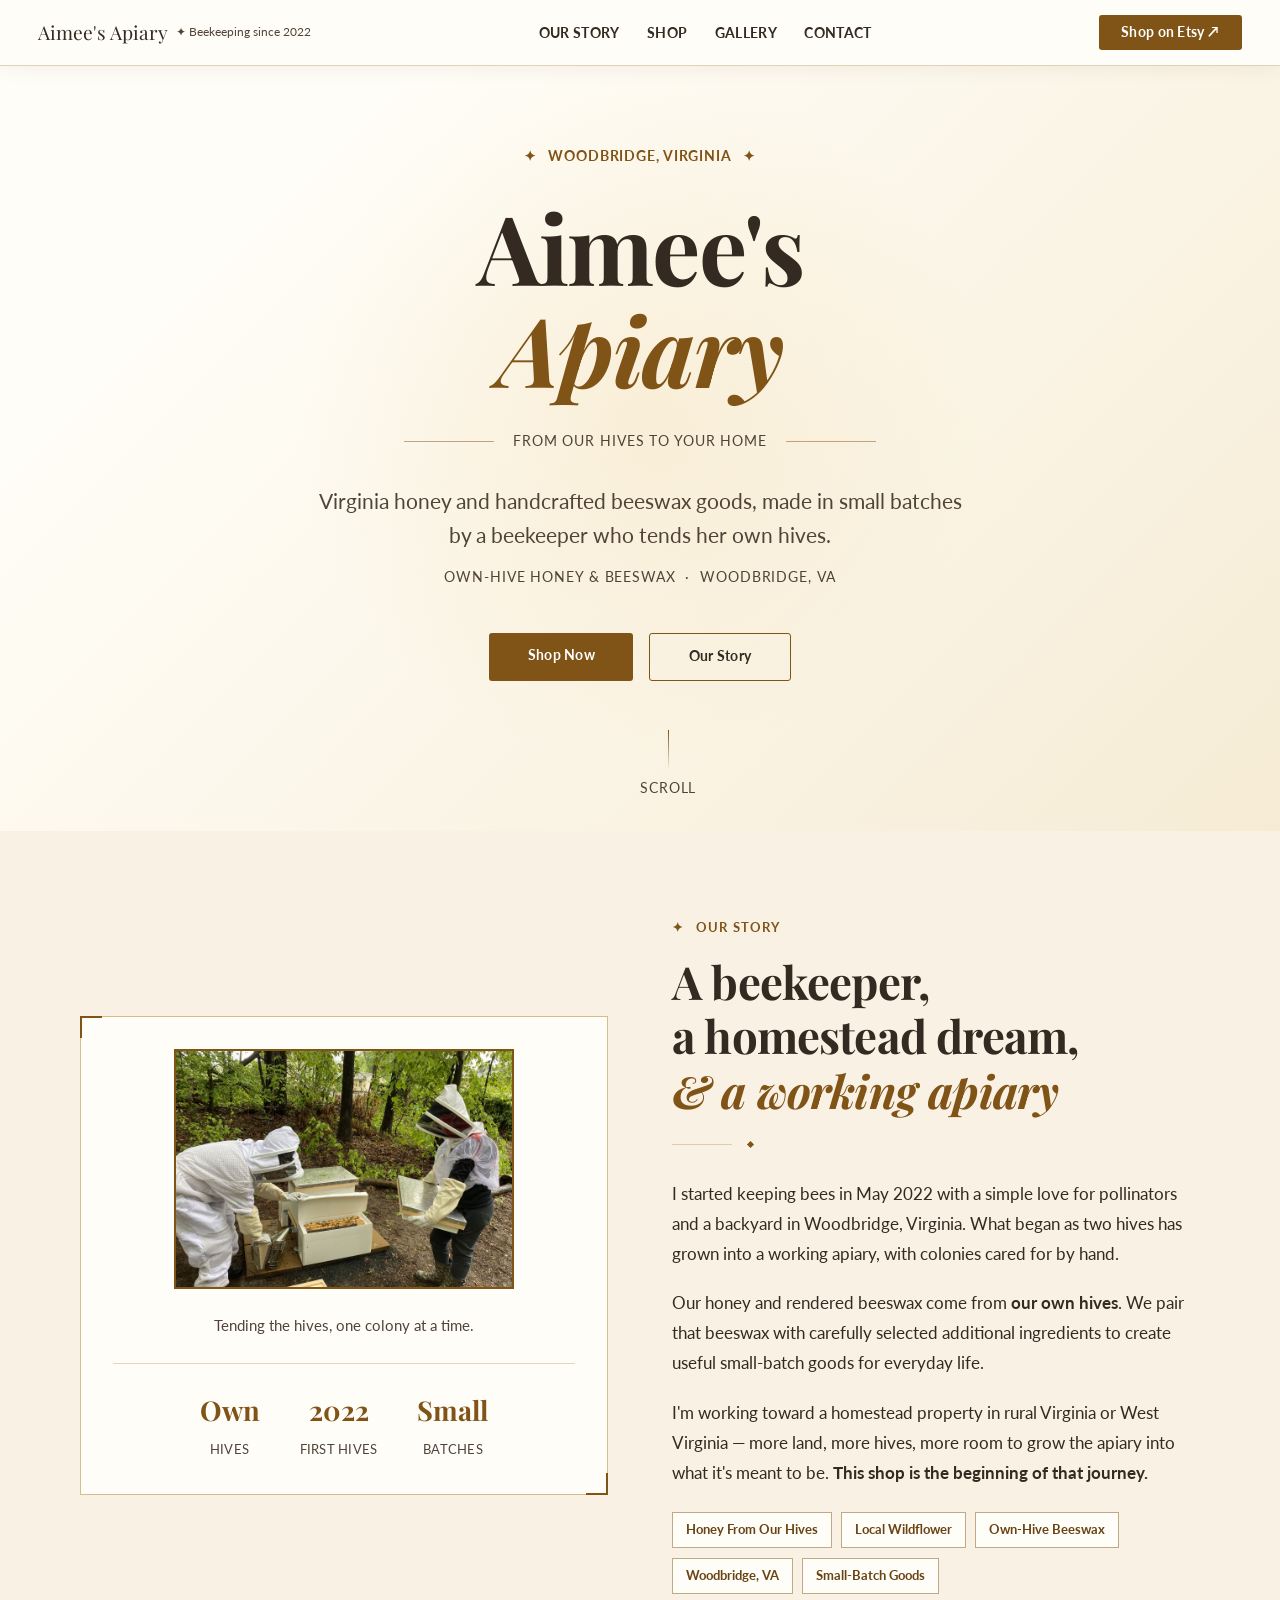
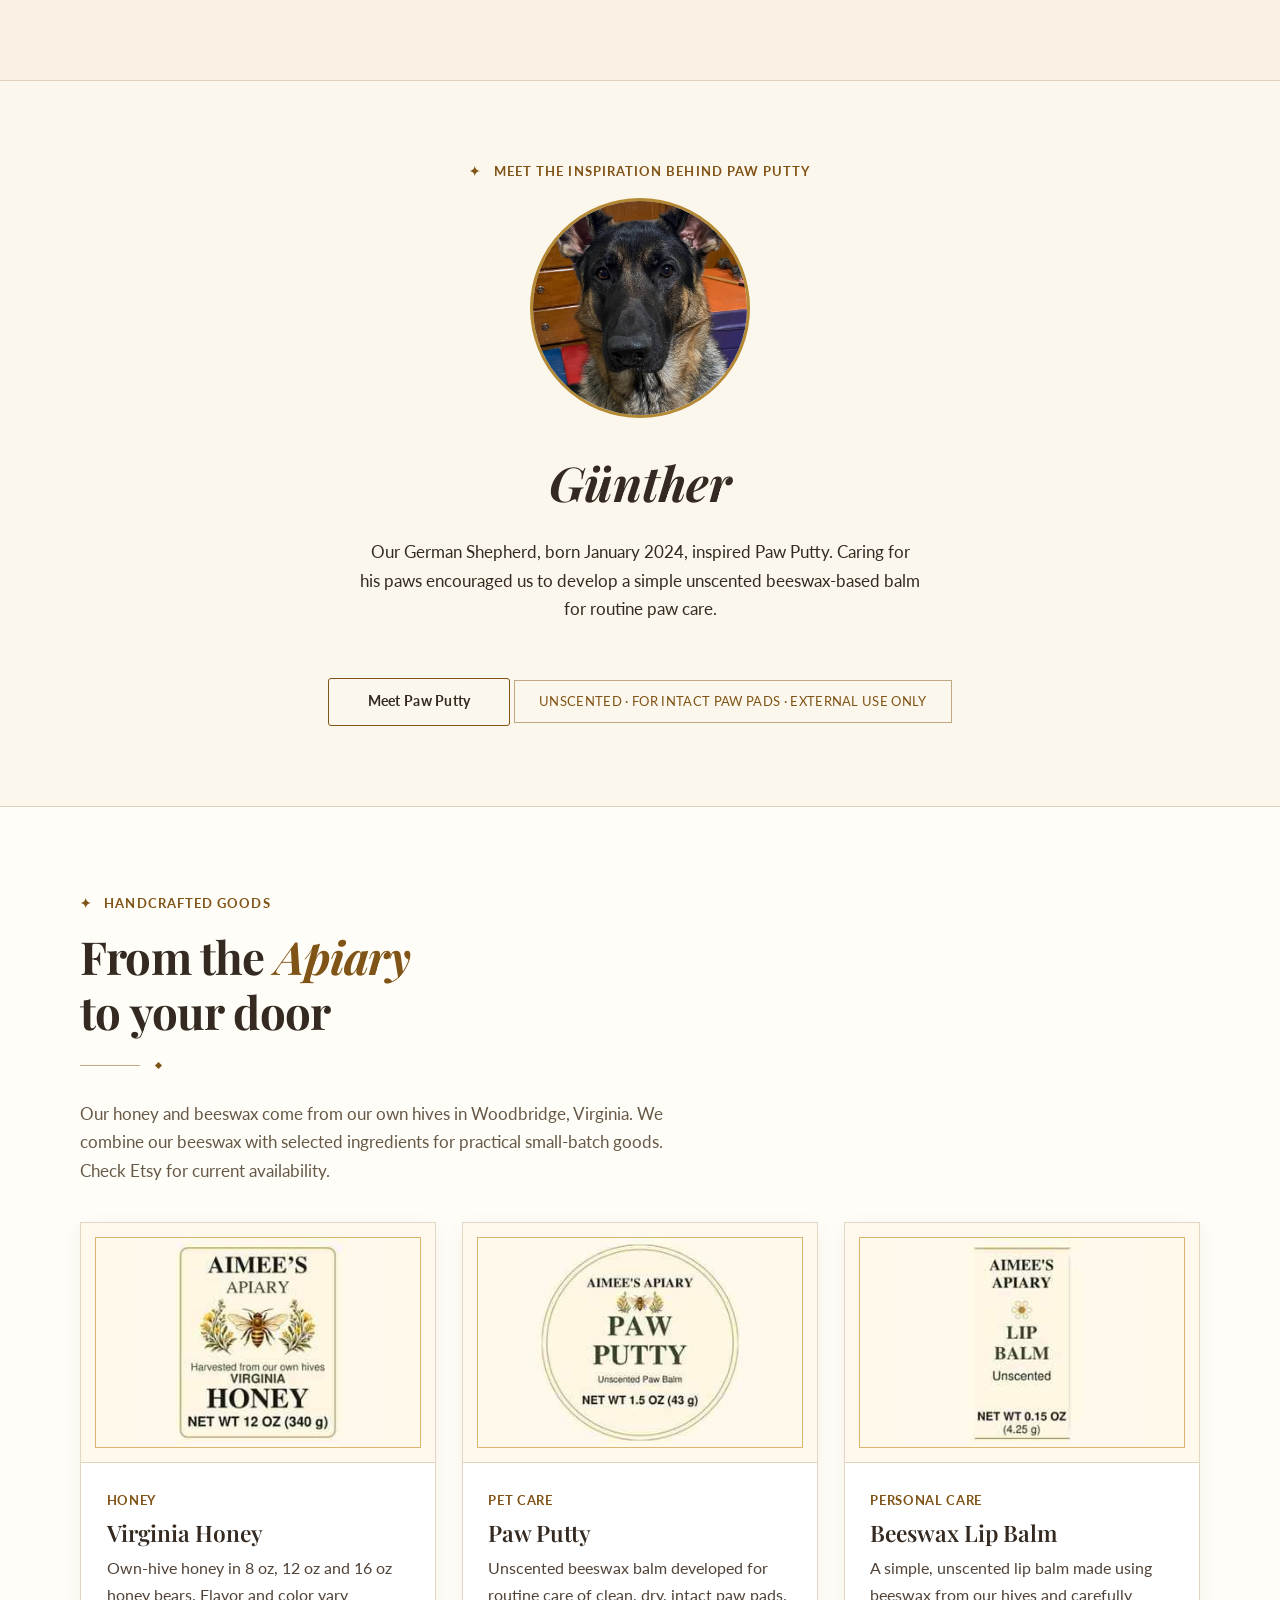
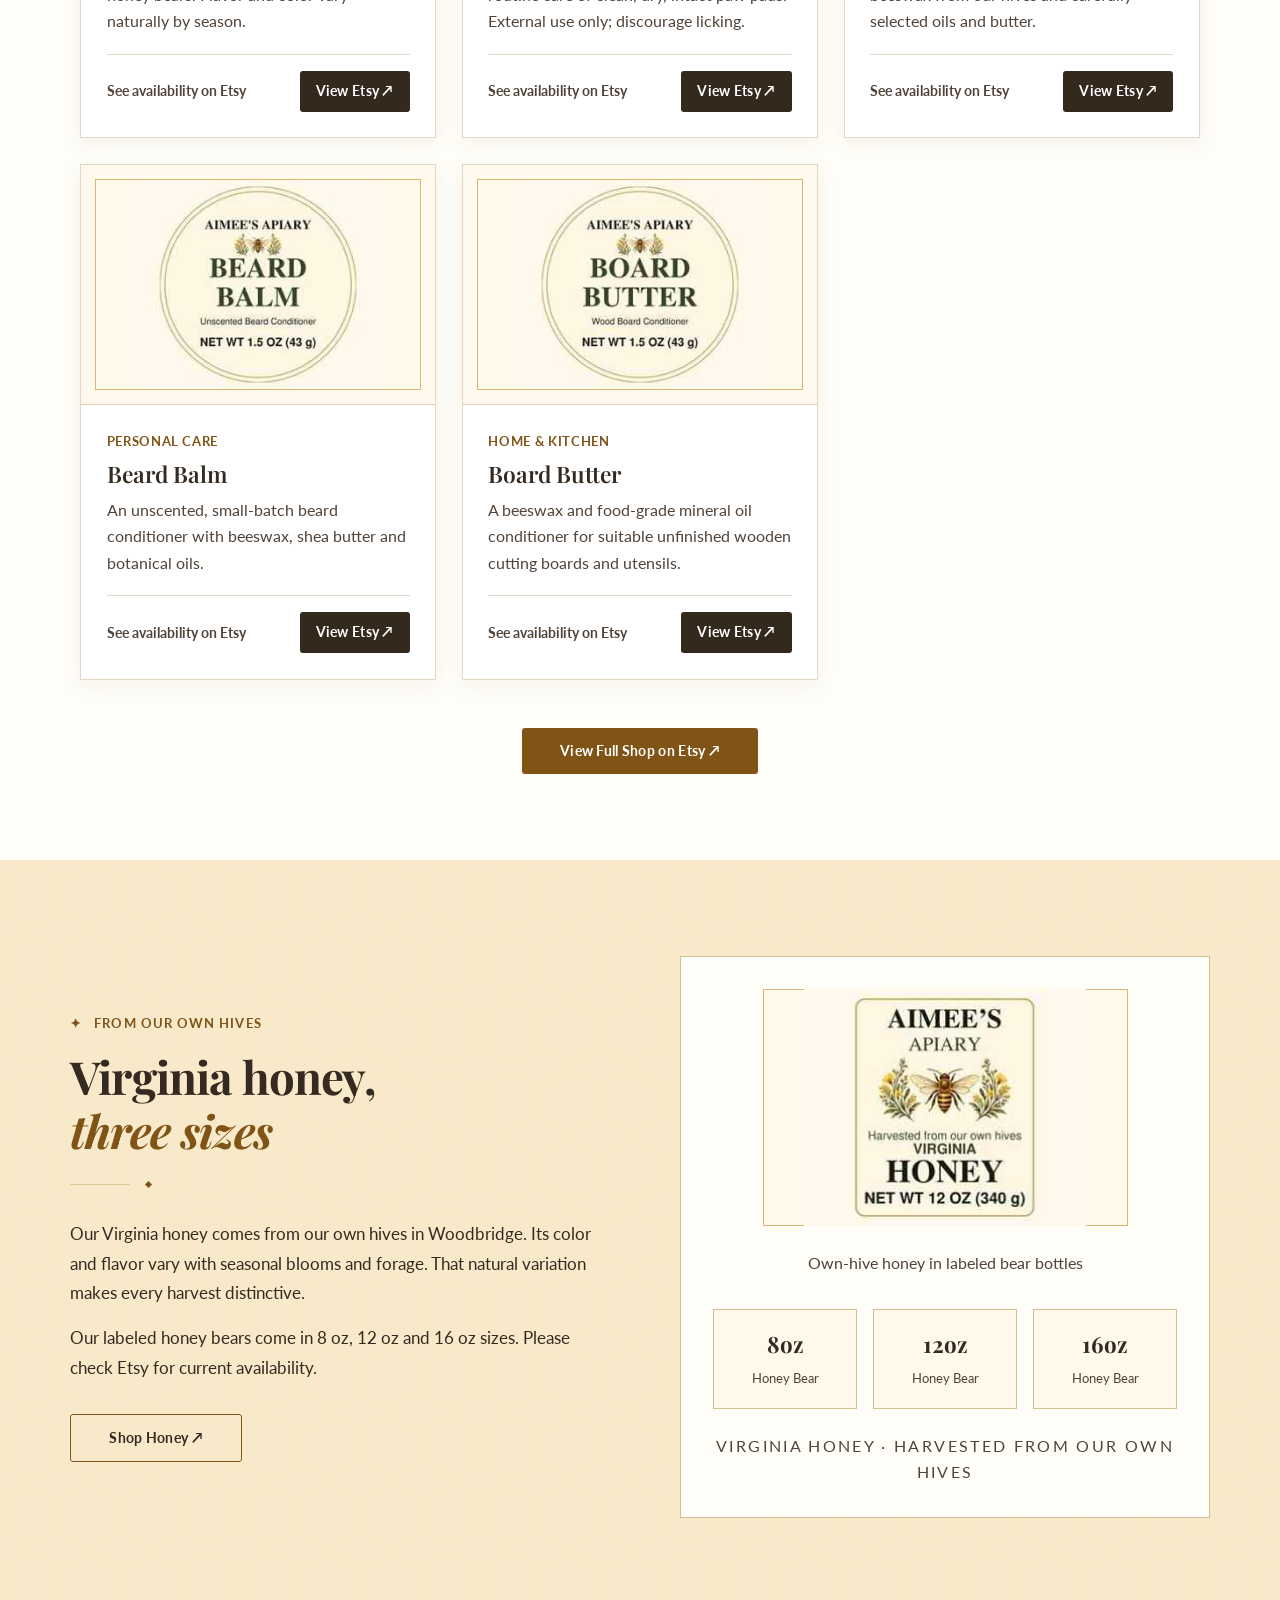
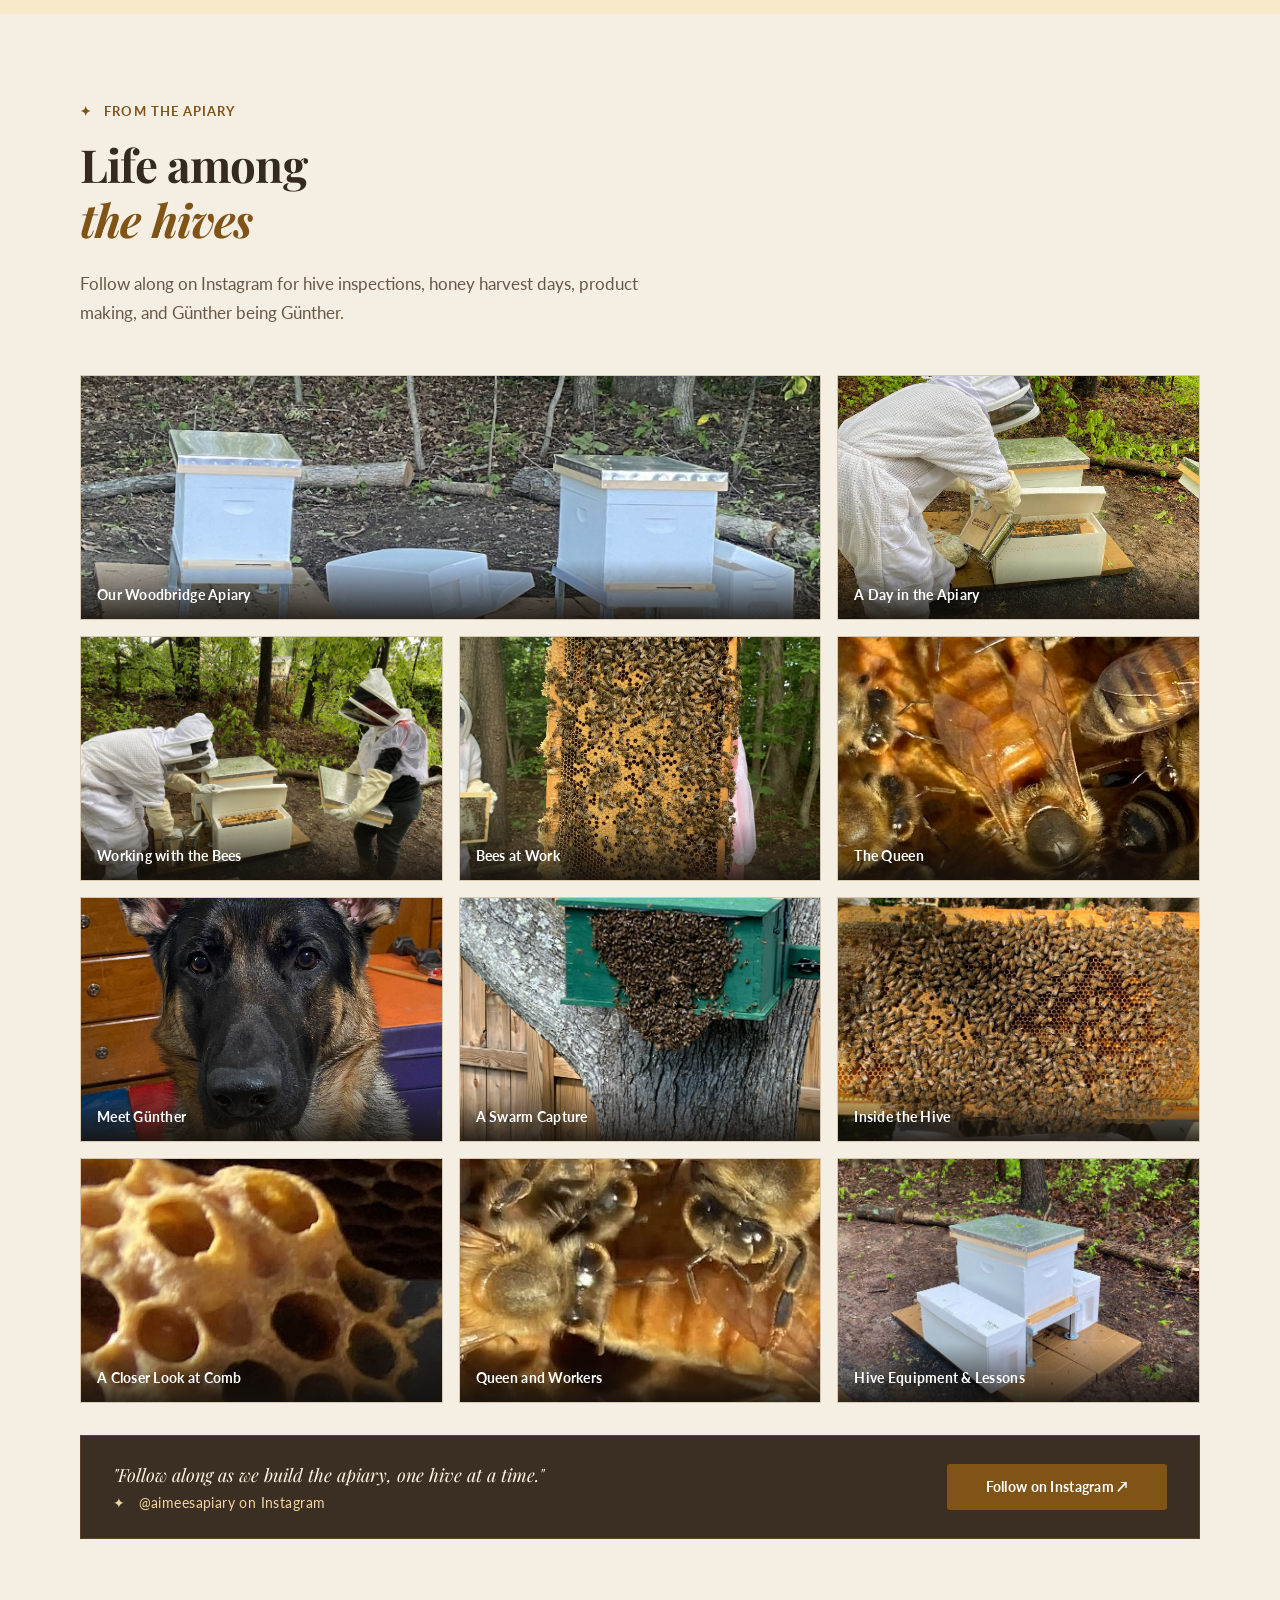
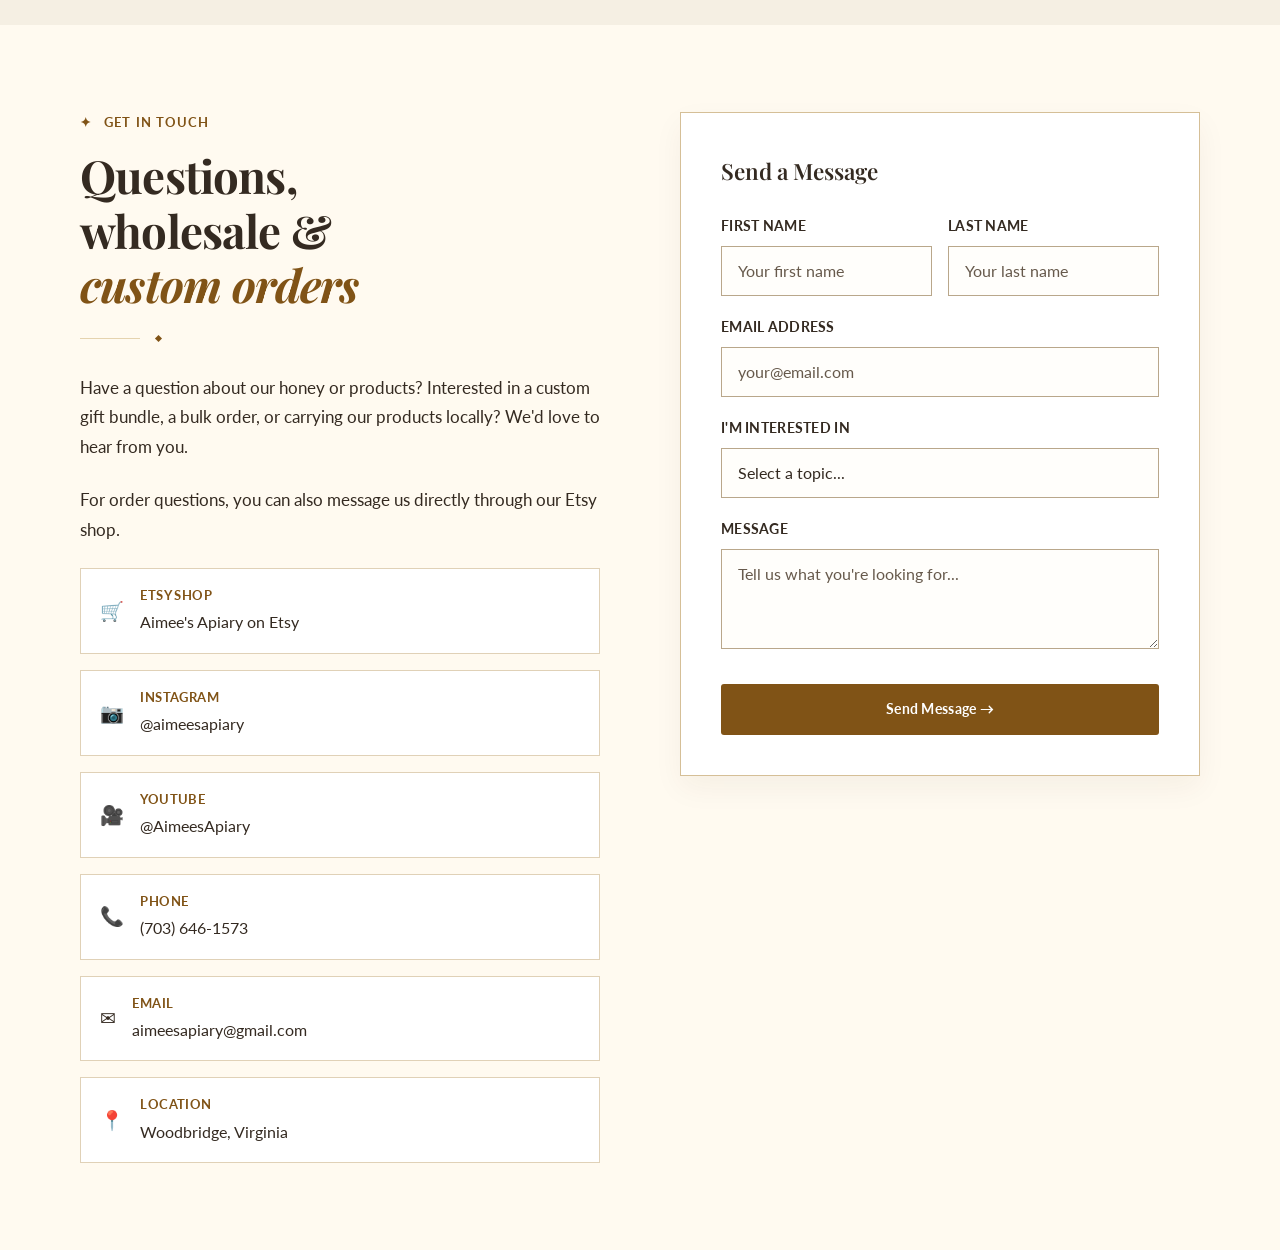
==== commit 3d1137cd: "Improve text readability and expand apiary photo gallery" ====
--- a/index.html
+++ b/index.html
@@ -559,7 +559,7 @@
 .product-footer{gap:0.7rem;flex-wrap:wrap}.product-price{font-size:0.68rem;letter-spacing:0.02em}
 @media(max-width:580px){.hero-sub{font-size:1.25rem}.product-footer{align-items:flex-start}}
 </style>
-<link rel="stylesheet" href="brand.css">
+<link rel="stylesheet" href="brand.css?v=20261011-accessible">
 </head>
 <body>
 
@@ -735,26 +735,50 @@
       <p style="color:var(--text-muted);">Follow along on Instagram for hive inspections, honey harvest days, product making, and Günther being Günther.</p>
     </div>
     <div class="gallery-grid">
-      <div class="gallery-cell tall">
-        <img src="images/approved/gallery-honeycomb.jpg" alt="Bees on a honeycomb frame in Aimee’s Apiary" style="width:100%;height:100%;object-fit:cover;position:absolute;top:0;left:0;">
-        <div class="gallery-cell-label">Hive Inspection — Woodbridge, VA</div>
-      </div>
-      <div class="gallery-cell">
-        <img src="images/queen.jpg" alt="Queen bee surrounded by attendants" style="width:100%;height:100%;object-fit:cover;position:absolute;top:0;left:0;">
-        <div class="gallery-cell-label">The Queen &#x2014; Center of It All</div>
-      </div>
-      <div class="gallery-cell">
-        <img src="images/gunther.jpg" alt="Günther the German Shepherd, Paw Putty inspiration" style="width:100%;height:100%;object-fit:cover;position:absolute;top:0;left:0;">
-        <div class="gallery-cell-label">G&#xfc;nther &#x2014; Paw Putty inspiration</div>
-      </div>
-      <div class="gallery-cell">
-        <img src="images/approved/gallery-apiary-yard.jpg" alt="Hives in the Woodbridge working apiary" style="width:100%;height:100%;object-fit:cover;position:absolute;top:0;left:0;">
-        <div class="gallery-cell-label">Our Working Apiary &#x2014; Woodbridge</div>
-      </div>
-      <div class="gallery-cell">
-        <img src="images/swarm.jpg" alt="Swarm of bees clustering on a trap box" style="width:100%;height:100%;object-fit:cover;position:absolute;top:0;left:0;">
-        <div class="gallery-cell-label">Swarm Catch &#x2014; Free Bees!</div>
-      </div>
+      <figure class="gallery-cell featured">
+        <img src="images/approved/gallery-apiary-yard.jpg" alt="Beehives in Aimee's Woodbridge Virginia apiary" loading="lazy" decoding="async">
+        <figcaption class="gallery-cell-label">Our Woodbridge Apiary</figcaption>
+      </figure>
+      <figure class="gallery-cell">
+        <img src="images/approved/beekeeper-working.jpg" alt="Beekeeper holding a frame during hive inspection" loading="lazy" decoding="async">
+        <figcaption class="gallery-cell-label">A Day in the Apiary</figcaption>
+      </figure>
+      <figure class="gallery-cell">
+        <img src="images/approved/about-beekeepers.jpg" alt="Two beekeepers examining an open beehive" loading="lazy" decoding="async">
+        <figcaption class="gallery-cell-label">Working with the Bees</figcaption>
+      </figure>
+      <figure class="gallery-cell">
+        <img src="images/approved/gallery-honeycomb.jpg" alt="Honeybees gathered on a frame of comb" loading="lazy" decoding="async">
+        <figcaption class="gallery-cell-label">Bees at Work</figcaption>
+      </figure>
+      <figure class="gallery-cell">
+        <img src="images/queen.jpg" alt="Queen honeybee with attending worker bees" loading="lazy" decoding="async">
+        <figcaption class="gallery-cell-label">The Queen</figcaption>
+      </figure>
+      <figure class="gallery-cell">
+        <img src="images/gunther.jpg" alt="Günther the German Shepherd at the apiary" loading="lazy" decoding="async">
+        <figcaption class="gallery-cell-label">Meet Günther</figcaption>
+      </figure>
+      <figure class="gallery-cell">
+        <img src="images/swarm.jpg" alt="Swarm of honeybees on a swarm trap" loading="lazy" decoding="async">
+        <figcaption class="gallery-cell-label">A Swarm Capture</figcaption>
+      </figure>
+      <figure class="gallery-cell">
+        <img src="images/frame.jpg" alt="Bees on a frame during an apiary inspection" loading="lazy" decoding="async">
+        <figcaption class="gallery-cell-label">Inside the Hive</figcaption>
+      </figure>
+      <figure class="gallery-cell">
+        <img src="images/approved/comb-details.jpg" alt="Close view of natural beeswax comb structures" loading="lazy" decoding="async">
+        <figcaption class="gallery-cell-label">A Closer Look at Comb</figcaption>
+      </figure>
+      <figure class="gallery-cell">
+        <img src="images/approved/queen-closeup.jpg" alt="Close-up of bees attending a queen" loading="lazy" decoding="async">
+        <figcaption class="gallery-cell-label">Queen and Workers</figcaption>
+      </figure>
+      <figure class="gallery-cell">
+        <img src="images/start.jpg" alt="A view of beekeeping equipment from the apiary's collection" loading="lazy" decoding="async">
+        <figcaption class="gallery-cell-label">Hive Equipment & Lessons</figcaption>
+      </figure>
     </div>
     <div class="gallery-ig-banner">
       <div>
--- a/brand.css
+++ b/brand.css
@@ -101,3 +101,108 @@
   *,*:before,*:after{scroll-behavior:auto!important;animation:none!important;transition:none!important}
   .hero-title,.hero-sub,.hero-tag,.hero-rule,.hero-loc,.hero-btns,.hero-scroll{opacity:1!important}
 }
+
+
+/* October 2026 accessibility/readability pass. Keep existing photos and labels. */
+:root {
+  --gold:#805316;--gold-light:#FFF1CF;--gold-pale:#FFF9ED;
+  --black:#34291D;--black-soft:#4C3929;--black-mid:#5B4630;
+  --cream:#FFFDF7;--cream-dark:#F6EDDA;
+  --text-dark:#342A21;--text-mid:#514338;--text-muted:#665846;
+  --border:rgba(128,83,22,.23);--border-strong:rgba(128,83,22,.49);
+}
+html{scroll-padding-top:85px}
+body{font-family:'Lato',Arial,sans-serif;font-size:17px;font-weight:400;line-height:1.68;color:var(--text-dark);-webkit-font-smoothing:antialiased}
+a{text-underline-offset:3px}
+a:focus-visible,button:focus-visible,input:focus-visible,textarea:focus-visible,select:focus-visible{outline:3px solid #805316;outline-offset:3px}
+section{padding:5.4rem 2rem}
+.section-inner{max-width:1120px}
+.section-title{font-size:clamp(2rem,3.6vw,2.85rem);line-height:1.2;letter-spacing:-.018em}
+.section-tag{font-size:.84rem;font-weight:700;letter-spacing:.08em;line-height:1.5;color:var(--gold)}
+.hc-tile{opacity:.18}
+#nav{background:rgba(255,253,247,.99);border-bottom:1px solid #E0D1B7;padding-inline:clamp(1.2rem,3vw,4rem)}
+.nav-logo{font-size:1.2rem;letter-spacing:0;color:var(--text-dark)}
+.nav-logo span{font-family:'Lato',Arial,sans-serif;font-size:.78rem;letter-spacing:0;opacity:1;color:var(--text-mid)}
+.nav-links{gap:1.7rem}
+.nav-links a{font-size:.88rem;font-weight:700;letter-spacing:.025em;color:var(--text-dark)}
+.nav-links a:hover{color:var(--gold)}
+.nav-shop,.btn-gold,.btn-outline-gold,.product-btn,.form-submit{font-family:'Lato',Arial,sans-serif;font-size:.9rem;letter-spacing:.02em;font-weight:700;text-transform:none;line-height:1.3;border-radius:3px}
+.nav-shop,.btn-gold,.form-submit{background:var(--gold);color:#fff}
+.nav-shop:hover,.btn-gold:hover,.form-submit:hover{background:#603906;color:#fff}
+.mobile-menu{background:var(--cream)}
+.mobile-menu a{color:var(--text-dark);font-size:1rem;letter-spacing:.025em}
+.nav-mobile-btn span{background:var(--text-dark)}
+#hero{background:linear-gradient(135deg,#FFFDF7 22%,#F6ECD5);min-height:min(780px,100vh)}
+#hero .hc-tile{opacity:.08}
+.hero-glow{background:radial-gradient(ellipse,rgba(225,165,48,.1),transparent 70%)}
+.hero-title{color:var(--text-dark);line-height:1.06;letter-spacing:-.018em}
+.hero-title em{color:var(--gold)}
+.hero-sub{font-family:'Lato',Arial,sans-serif;font-size:clamp(1.15rem,2vw,1.33rem);line-height:1.6;font-style:normal;font-weight:400;max-width:670px;color:var(--text-mid)}
+.hero-tag,.hero-loc,.hero-rule-text,.hero-scroll span{font-size:.85rem;letter-spacing:.065em;color:var(--text-mid);line-height:1.55}
+.hero-tag{font-weight:700;color:var(--gold)}
+#hero .btn-outline-gold,#honey-feature .btn-outline-gold,#gunther .btn-outline-gold{color:var(--text-dark);border-color:var(--gold)}
+#hero .btn-outline-gold:hover,#honey-feature .btn-outline-gold:hover,#gunther .btn-outline-gold:hover{background:#F0DDBA;color:var(--text-dark)}
+#about{background:#F8F1E4}
+.about-grid{gap:clamp(2rem,5vw,5rem)}
+.about-frame{background:#FFFDF7;border-color:#D5BD8E;padding:2rem}
+.about-text .section-title{color:var(--text-dark)}
+.about-text p{font-family:'Lato',Arial,sans-serif;font-size:1.075rem;font-weight:400;line-height:1.75;color:var(--text-dark);max-width:62ch}
+.about-text p strong{color:var(--text-dark);font-weight:700}
+.about-stat-label{font-size:.79rem;letter-spacing:.02em;line-height:1.3;color:var(--text-mid)}
+.about-stat-num{font-size:1.7rem;color:var(--gold)}
+.about-frame p{font-family:'Lato',Arial,sans-serif!important;font-size:.95rem!important;color:var(--text-mid)!important;font-style:normal!important}
+.badge{background:#FFFDF7;color:#684314;font-size:.8rem;font-weight:700;letter-spacing:0;text-transform:none;padding:.4rem .8rem}
+#gunther{background:#FCF7EC}
+.gunther-name{color:var(--text-dark)}
+.gunther-sub{font-family:'Lato',Arial,sans-serif;font-size:1.05rem;font-style:normal;color:var(--text-dark);line-height:1.7}
+.gunther-product-note{color:var(--gold);font-size:.82rem;letter-spacing:.025em}
+#products{background:var(--cream)}
+.products-grid{gap:1.6rem;margin-top:2.3rem}
+.product-card{border-color:#E3D7C4;box-shadow:0 5px 20px rgba(52,42,33,.05)}
+.product-img{height:240px;background:#FFF8EC;padding:16px}
+.product-img img{display:block;position:relative;z-index:2;width:100%;height:100%;object-fit:contain}
+.product-cat{color:var(--gold);font-size:.82rem;font-weight:700;letter-spacing:.05em}
+.product-name{font-size:1.42rem;line-height:1.25;color:var(--text-dark)}
+.product-desc{font-size:1rem;line-height:1.65;color:var(--text-mid)}
+.product-footer{gap:.8rem;flex-wrap:wrap}
+.product-price{font-family:'Lato',Arial,sans-serif;font-size:.88rem;font-weight:700;color:var(--text-mid);letter-spacing:0}
+.product-btn{background:#34291D;color:#fff;padding:.7rem 1rem}
+.product-btn:hover{background:var(--gold);color:#fff}
+#honey-feature{background:#F7E9C9}
+.honey-feature-text .section-title{color:var(--text-dark)!important}
+.honey-feature-text p{font-family:'Lato',Arial,sans-serif;font-size:1.05rem;font-weight:400;line-height:1.75;color:var(--text-dark)}
+.honey-visual{background:#FFFDF7;border-color:#D5BE94}
+.honey-visual p{font-family:'Lato',Arial,sans-serif!important;font-size:.98rem!important;font-style:normal!important;color:var(--text-mid)!important}
+.honey-size{background:#FFF9EC;border-color:#D5BE94}
+.honey-size-oz{color:var(--text-dark)}
+.honey-size-label{font-size:.82rem;letter-spacing:0;text-transform:none;color:var(--text-mid)}
+#gallery{background:#F5EFE3}
+.gallery-grid{display:grid;grid-template-columns:repeat(3,minmax(0,1fr));grid-auto-flow:row dense;grid-template-rows:none;gap:1rem}
+.gallery-cell,.gallery-cell.tall{grid-row:auto;position:relative;min-height:0;height:245px;border:1px solid #D7C8AF;background:#E9DFCE;overflow:hidden}
+.gallery-cell.featured{grid-column:span 2}
+.gallery-cell img{position:absolute;inset:0;width:100%;height:100%;object-fit:cover;display:block}
+.gallery-cell-label{position:absolute;bottom:0;left:0;right:0;margin:0;padding:1.65rem 1rem .85rem;font-size:.85rem;font-weight:700;letter-spacing:.02em;line-height:1.45;text-transform:none;color:#fff;background:linear-gradient(transparent,rgba(21,17,12,.87))}
+.gallery-ig-banner{background:#3B2F24}
+.gallery-ig-text{color:#FFF5E2;font-size:1.13rem}
+.gallery-ig-handle{color:#F4D59B;font-size:.86rem;letter-spacing:.03em}
+#contact{background:#FFFAF0}
+.contact-text .section-title{color:var(--text-dark)!important}
+.contact-text p{font-family:'Lato',Arial,sans-serif;font-size:1.05rem;font-weight:400;color:var(--text-dark);line-height:1.75}
+.contact-link{background:#fff;border-color:#E0D1B7;color:var(--text-dark)}
+.contact-link-label{font-size:.81rem;font-weight:700;letter-spacing:.035em;color:var(--gold)}
+.contact-link-value,.contact-link-value a{font-family:'Lato',Arial,sans-serif;font-size:1rem;line-height:1.5;color:var(--text-dark)}
+.contact-form{background:#fff;border-color:#D5BF97}
+.form-title{font-size:1.4rem;color:var(--text-dark)}
+.form-group label{font-size:.88rem;letter-spacing:.02em;font-weight:700;color:var(--text-dark)}
+.form-group input,.form-group select,.form-group textarea{font-size:1rem;font-weight:400;line-height:1.5;background:#FFFEFB;color:var(--text-dark);border-color:#B9A78B}
+.form-group input::placeholder,.form-group textarea::placeholder{color:#675A4C;opacity:1}
+.form-group select option{background:#fff}
+footer{background:#392B1D}
+.footer-brand p{font-family:'Lato',Arial,sans-serif;font-size:.98rem;color:#F0E1CD}
+.footer-col h4{font-size:.85rem;letter-spacing:.04em;color:#F9D89C}
+.footer-col a{font-size:.96rem;color:#FFF4E5;line-height:1.55}
+.footer-copy,.footer-hc{font-size:.8rem;letter-spacing:.01em;color:#E6D0AF;line-height:1.55}
+@media(max-width:900px){.gallery-grid{grid-template-columns:repeat(2,minmax(0,1fr))}.gallery-cell.featured{grid-column:span 2}.products-grid{grid-template-columns:repeat(2,minmax(0,1fr))}}
+@media(max-width:580px){body{font-size:16.5px}section{padding:4rem 1.25rem}#nav{padding-inline:1rem}.nav-logo{font-size:1rem}.nav-logo span{font-size:.64rem}.hero-title{font-size:clamp(2.9rem,13vw,4.3rem)}.hero-sub{font-size:1.12rem}.section-title{font-size:clamp(1.95rem,8vw,2.5rem)}.about-text p{font-size:1.03rem}.about-frame{padding:1.2rem}.about-stat-row{gap:1rem}.about-stat-label{font-size:.72rem}.products-grid{grid-template-columns:1fr}.product-img{height:240px}.honey-visual{padding:1.25rem}.honey-size{padding:.75rem .2rem}.honey-size-label{font-size:.73rem}.gallery-grid{grid-template-columns:1fr}.gallery-cell.featured{grid-column:auto}.gallery-cell{height:255px}.contact-form{padding:1.4rem}}
+@media(max-width:400px){.nav-logo span{display:none}}
+@media(prefers-reduced-motion:reduce){*,*:before,*:after{scroll-behavior:auto!important;animation:none!important;transition:none!important}.hero-title,.hero-sub,.hero-tag,.hero-rule,.hero-loc,.hero-btns,.hero-scroll{opacity:1!important}}
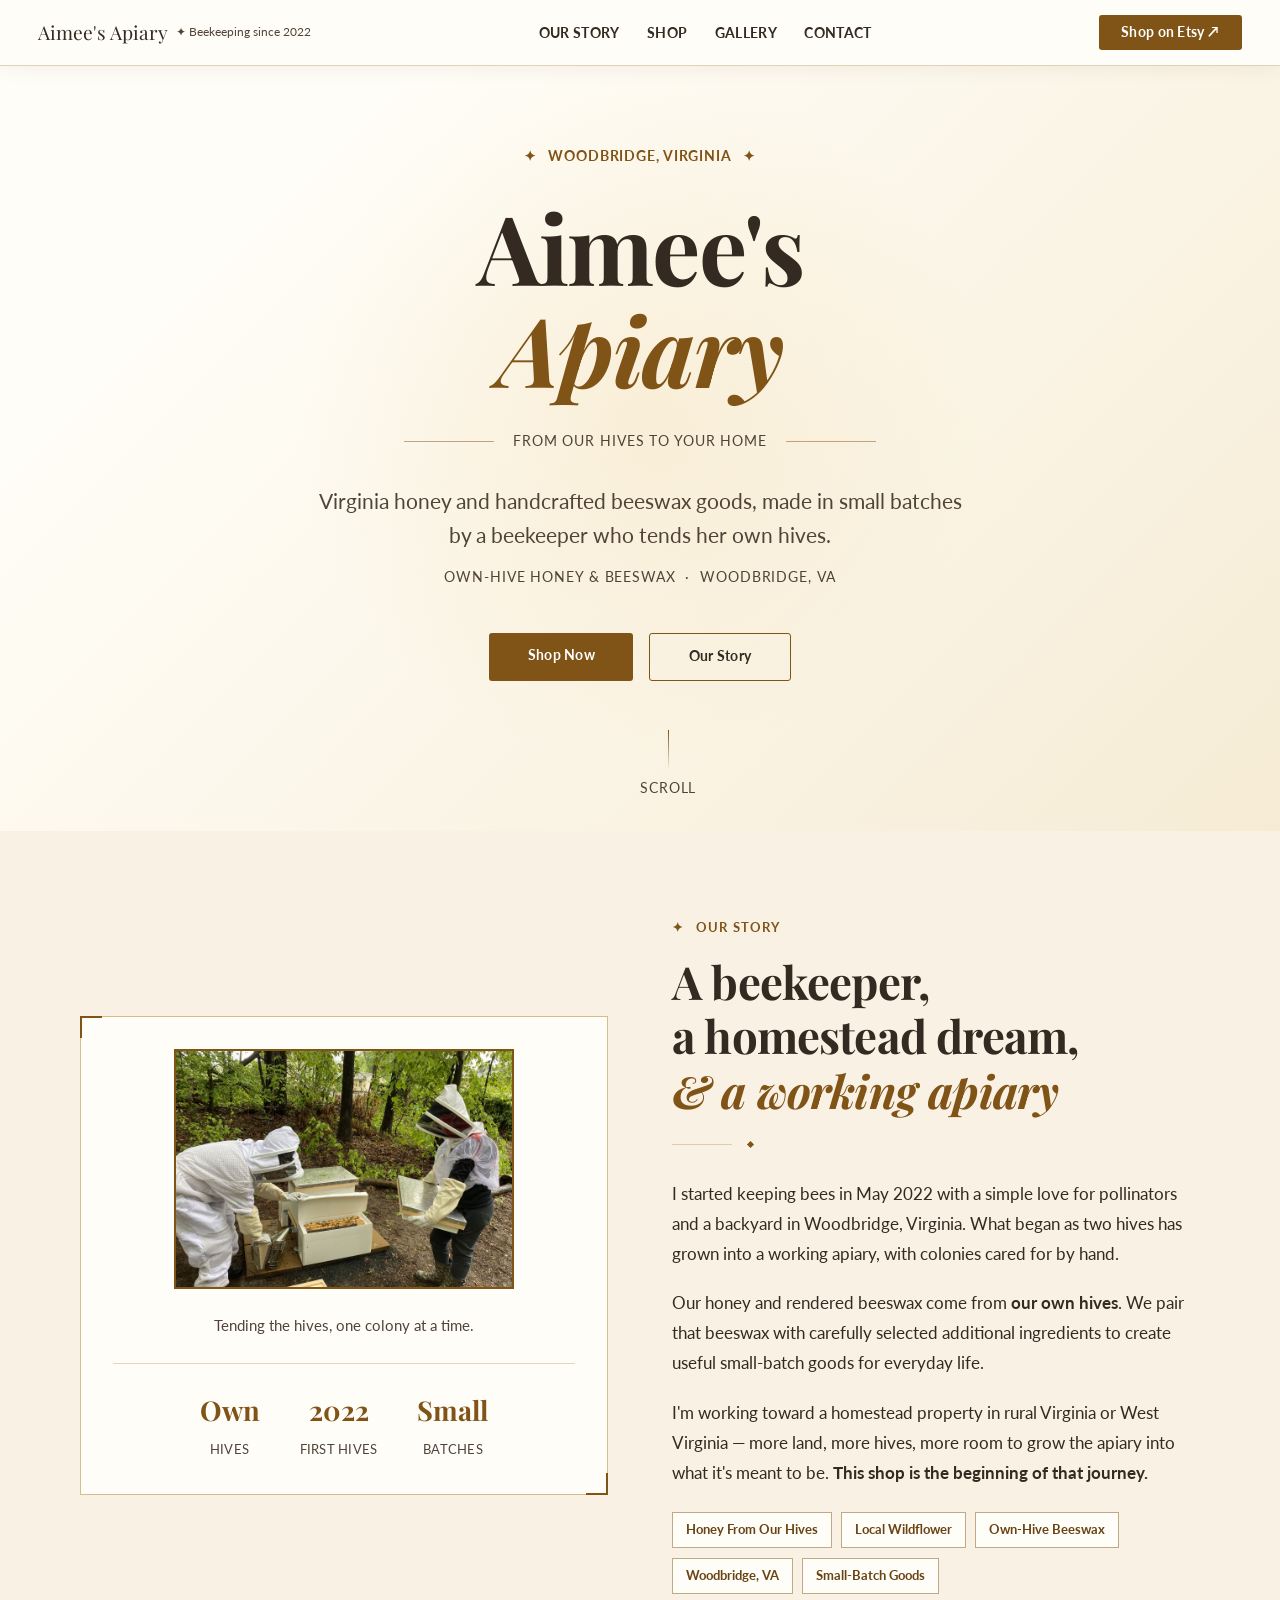
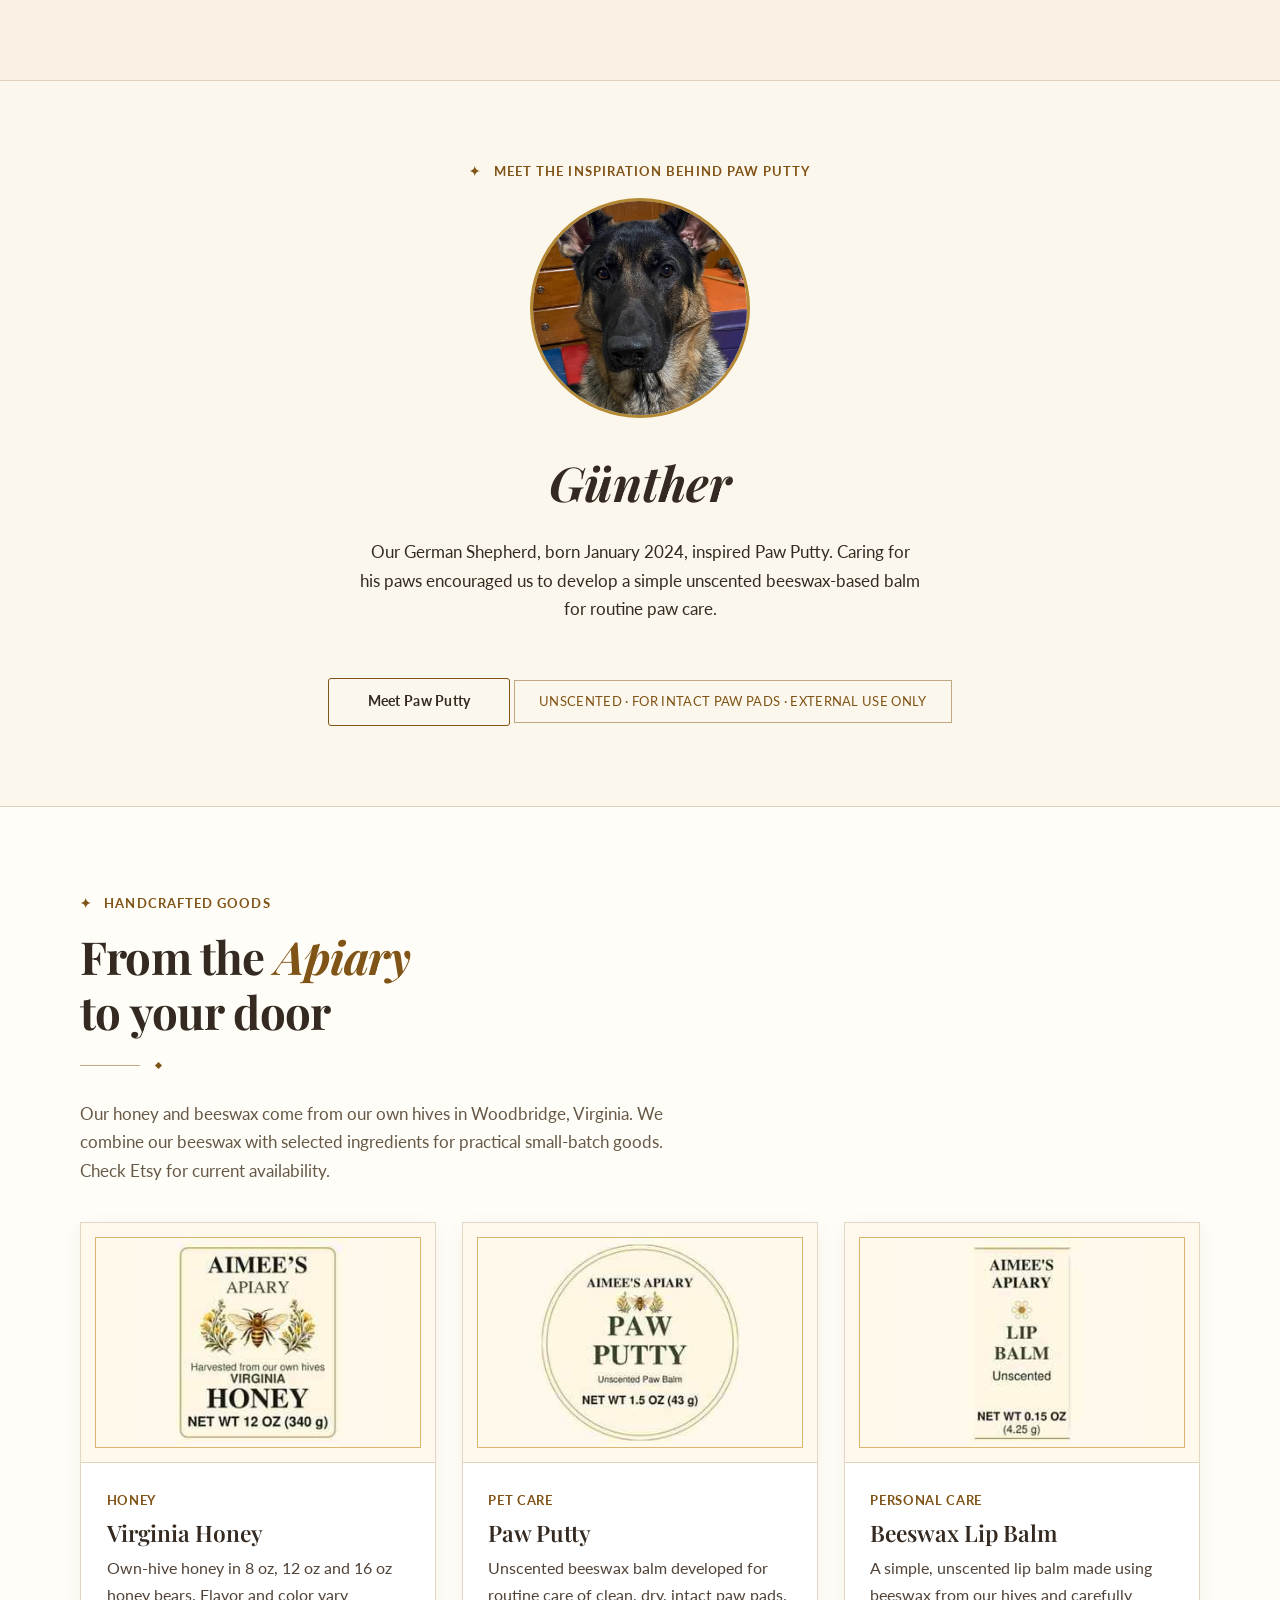
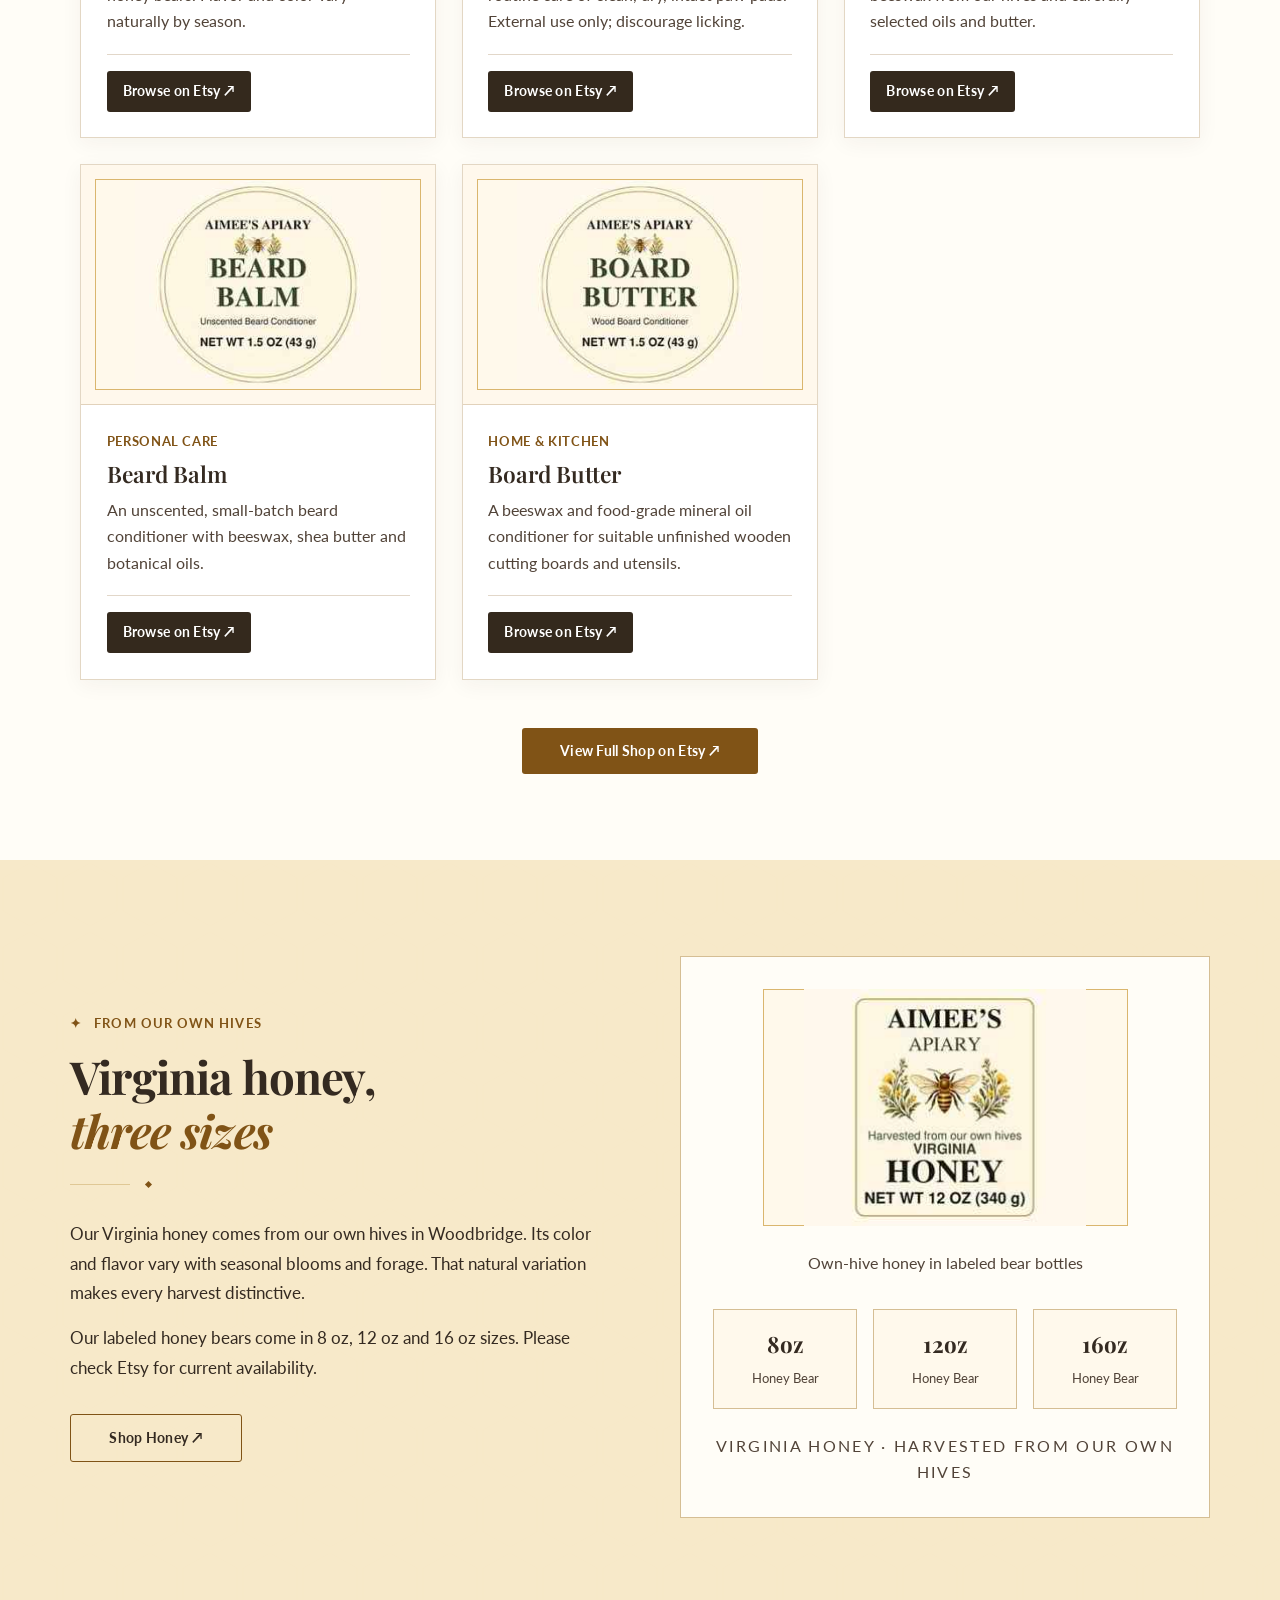
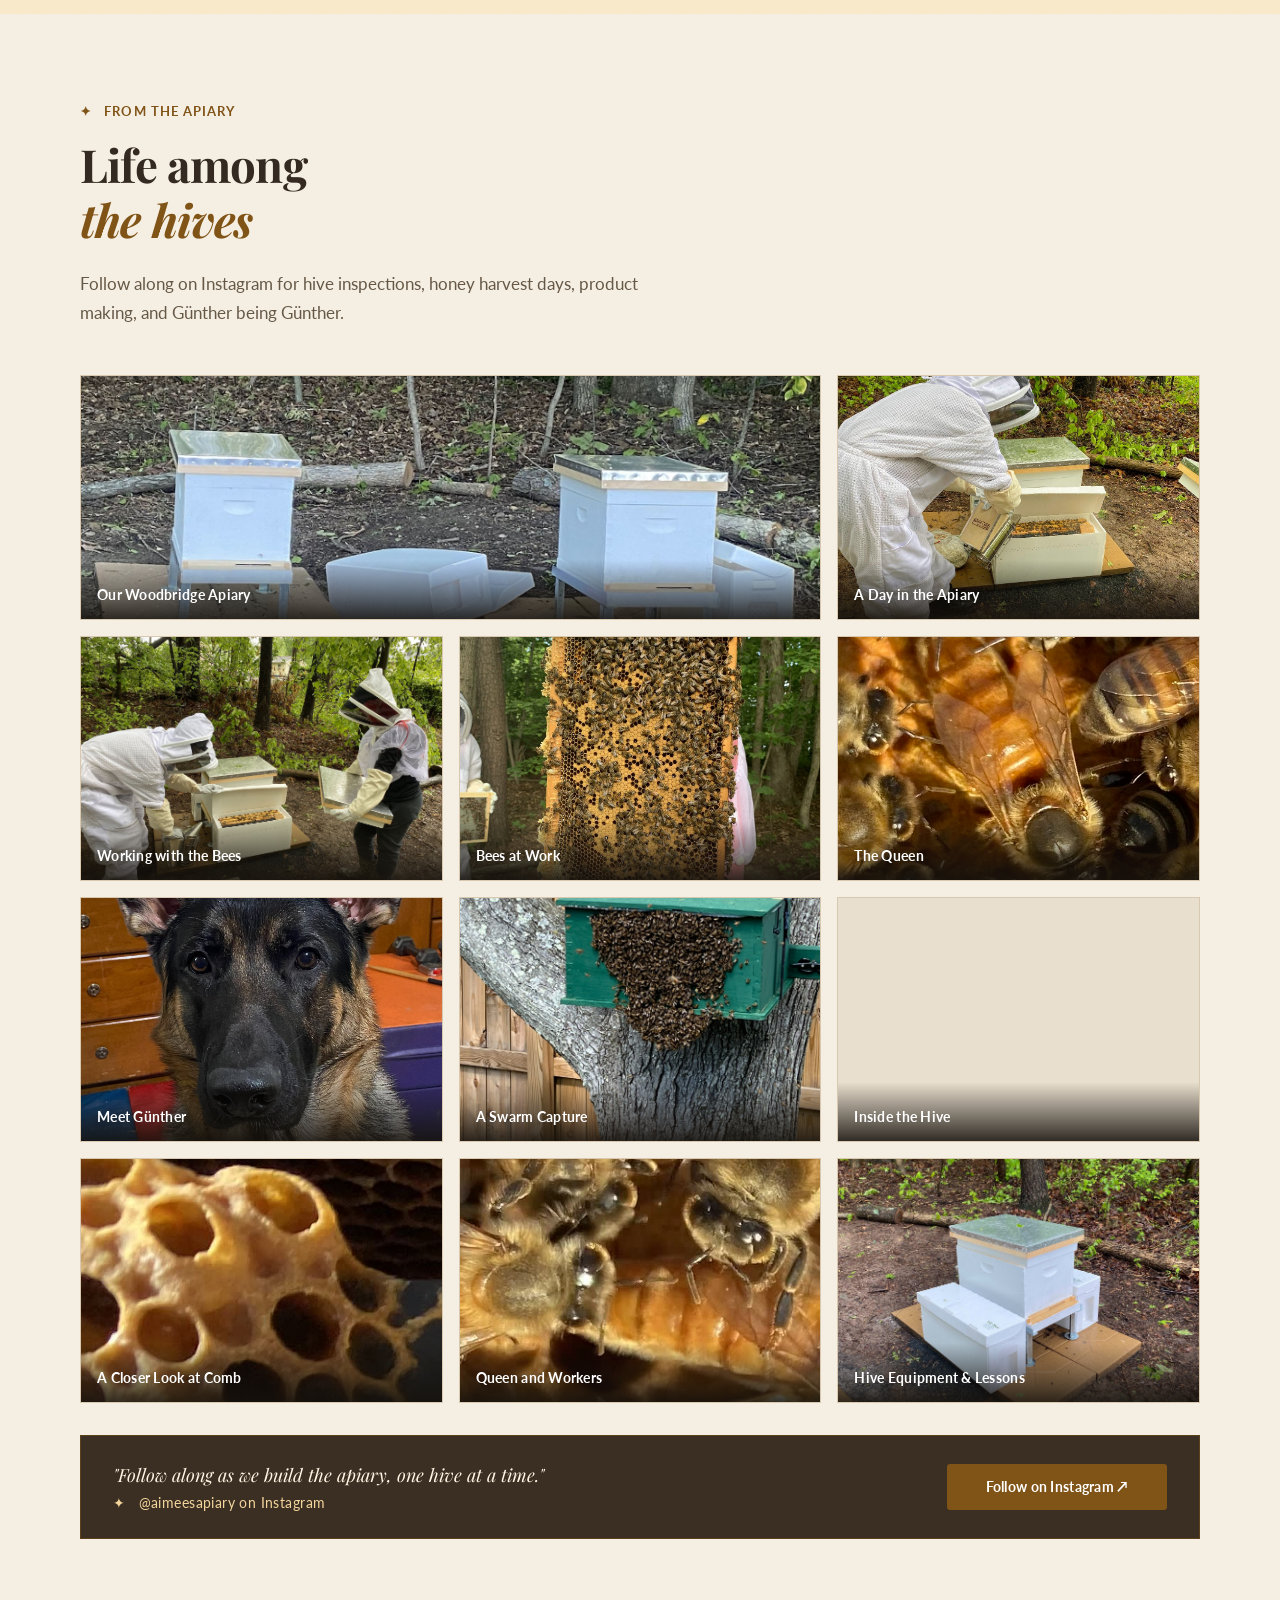
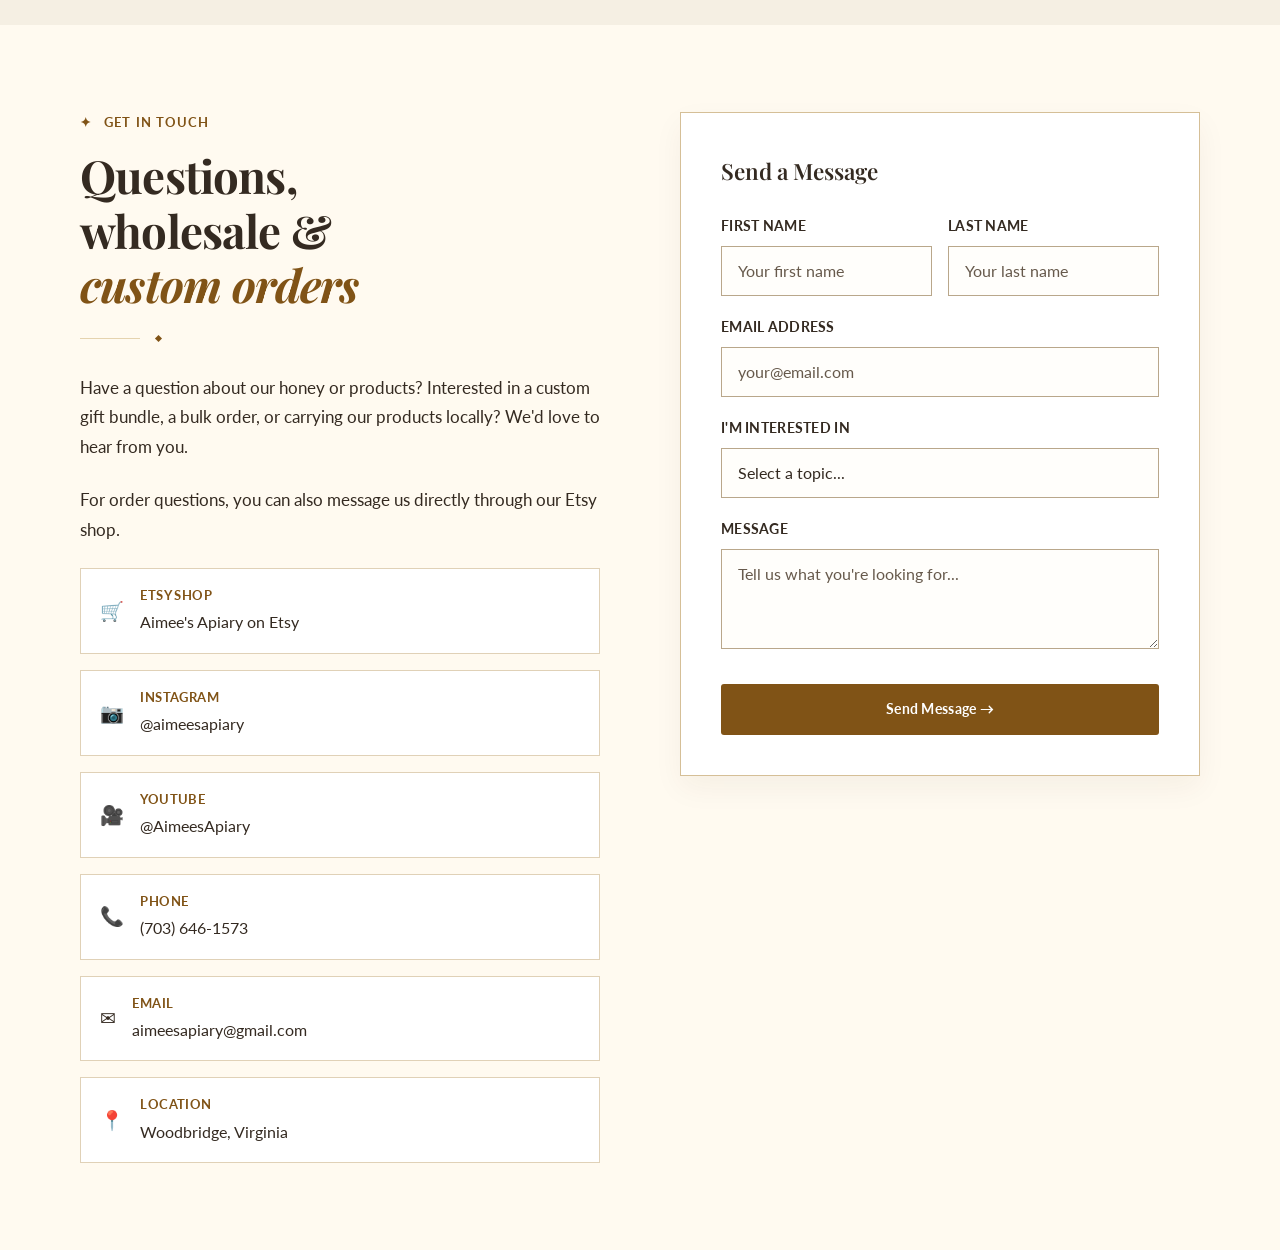
==== commit 730f944c: "Simplify product CTAs and repair footer link" ====
--- a/index.html
+++ b/index.html
@@ -680,11 +680,11 @@
     <h2 class="section-title">From the <em>Apiary</em><br>to your door</h2>
     <div class="gold-rule"><div class="gold-rule-line"></div><div class="gold-rule-dot"></div></div>
     <p style="max-width:620px;color:var(--text-muted);margin-bottom:0.5rem;">Our honey and beeswax come from our own hives in Woodbridge, Virginia. We combine our beeswax with selected ingredients for practical small-batch goods. Check Etsy for current availability.</p>
-    <div class="products-grid"><div class="product-card"><div class="product-img"><div class="label-fallback" aria-hidden="true"><span>AIMEE’S APIARY</span><strong>VIRGINIA HONEY</strong></div><img src="images/products/honey-label.jpg" alt="Virginia Honey – Aimee’s Apiary label artwork placeholder" loading="lazy" width="320" height="270" onerror="this.style.display='none'"></div><div class="product-body"><p class="product-cat">Honey</p><h3 class="product-name">Virginia Honey</h3><p class="product-desc">Own-hive honey in 8 oz, 12 oz and 16 oz honey bears. Flavor and color vary naturally by season.</p><div class="product-footer"><span class="product-price">See availability on Etsy</span><a href="https://www.etsy.com/shop/AimeesApiary" target="_blank" rel="noopener noreferrer" class="product-btn">View Etsy &#8599;</a></div></div></div>
-<div class="product-card"><div class="product-img"><div class="label-fallback" aria-hidden="true"><span>AIMEE’S APIARY</span><strong>PAW PUTTY</strong></div><img src="images/products/paw-putty-label.jpg" alt="Paw Putty – Aimee’s Apiary label artwork placeholder" loading="lazy" width="320" height="270" onerror="this.style.display='none'"></div><div class="product-body"><p class="product-cat">Pet Care</p><h3 class="product-name">Paw Putty</h3><p class="product-desc">Unscented beeswax balm developed for routine care of clean, dry, intact paw pads. External use only; discourage licking.</p><div class="product-footer"><span class="product-price">See availability on Etsy</span><a href="https://www.etsy.com/shop/AimeesApiary" target="_blank" rel="noopener noreferrer" class="product-btn">View Etsy &#8599;</a></div></div></div>
-<div class="product-card"><div class="product-img"><div class="label-fallback" aria-hidden="true"><span>AIMEE’S APIARY</span><strong>LIP BALM</strong></div><img src="images/products/lip-balm-label.jpg" alt="Beeswax Lip Balm – Aimee’s Apiary label artwork placeholder" loading="lazy" width="320" height="270" onerror="this.style.display='none'"></div><div class="product-body"><p class="product-cat">Personal Care</p><h3 class="product-name">Beeswax Lip Balm</h3><p class="product-desc">A simple, unscented lip balm made using beeswax from our hives and carefully selected oils and butter.</p><div class="product-footer"><span class="product-price">See availability on Etsy</span><a href="https://www.etsy.com/shop/AimeesApiary" target="_blank" rel="noopener noreferrer" class="product-btn">View Etsy &#8599;</a></div></div></div>
-<div class="product-card"><div class="product-img"><div class="label-fallback" aria-hidden="true"><span>AIMEE’S APIARY</span><strong>BEARD BALM</strong></div><img src="images/products/beard-balm-label.jpg" alt="Beard Balm – Aimee’s Apiary label artwork placeholder" loading="lazy" width="320" height="270" onerror="this.style.display='none'"></div><div class="product-body"><p class="product-cat">Personal Care</p><h3 class="product-name">Beard Balm</h3><p class="product-desc">An unscented, small-batch beard conditioner with beeswax, shea butter and botanical oils.</p><div class="product-footer"><span class="product-price">See availability on Etsy</span><a href="https://www.etsy.com/shop/AimeesApiary" target="_blank" rel="noopener noreferrer" class="product-btn">View Etsy &#8599;</a></div></div></div>
-<div class="product-card"><div class="product-img"><div class="label-fallback" aria-hidden="true"><span>AIMEE’S APIARY</span><strong>BOARD BUTTER</strong></div><img src="images/products/board-butter-label.jpg" alt="Board Butter – Aimee’s Apiary label artwork placeholder" loading="lazy" width="320" height="270" onerror="this.style.display='none'"></div><div class="product-body"><p class="product-cat">Home & Kitchen</p><h3 class="product-name">Board Butter</h3><p class="product-desc">A beeswax and food-grade mineral oil conditioner for suitable unfinished wooden cutting boards and utensils.</p><div class="product-footer"><span class="product-price">See availability on Etsy</span><a href="https://www.etsy.com/shop/AimeesApiary" target="_blank" rel="noopener noreferrer" class="product-btn">View Etsy &#8599;</a></div></div></div>
+    <div class="products-grid"><div class="product-card"><div class="product-img"><div class="label-fallback" aria-hidden="true"><span>AIMEE’S APIARY</span><strong>VIRGINIA HONEY</strong></div><img src="images/products/honey-label.jpg" alt="Virginia Honey – Aimee’s Apiary label artwork placeholder" loading="lazy" width="320" height="270" onerror="this.style.display='none'"></div><div class="product-body"><p class="product-cat">Honey</p><h3 class="product-name">Virginia Honey</h3><p class="product-desc">Own-hive honey in 8 oz, 12 oz and 16 oz honey bears. Flavor and color vary naturally by season.</p><div class="product-footer"><a href="https://www.etsy.com/shop/AimeesApiary" target="_blank" rel="noopener noreferrer" class="product-btn">Browse on Etsy &#8599;</a></div></div></div>
+<div class="product-card"><div class="product-img"><div class="label-fallback" aria-hidden="true"><span>AIMEE’S APIARY</span><strong>PAW PUTTY</strong></div><img src="images/products/paw-putty-label.jpg" alt="Paw Putty – Aimee’s Apiary label artwork placeholder" loading="lazy" width="320" height="270" onerror="this.style.display='none'"></div><div class="product-body"><p class="product-cat">Pet Care</p><h3 class="product-name">Paw Putty</h3><p class="product-desc">Unscented beeswax balm developed for routine care of clean, dry, intact paw pads. External use only; discourage licking.</p><div class="product-footer"><a href="https://www.etsy.com/shop/AimeesApiary" target="_blank" rel="noopener noreferrer" class="product-btn">Browse on Etsy &#8599;</a></div></div></div>
+<div class="product-card"><div class="product-img"><div class="label-fallback" aria-hidden="true"><span>AIMEE’S APIARY</span><strong>LIP BALM</strong></div><img src="images/products/lip-balm-label.jpg" alt="Beeswax Lip Balm – Aimee’s Apiary label artwork placeholder" loading="lazy" width="320" height="270" onerror="this.style.display='none'"></div><div class="product-body"><p class="product-cat">Personal Care</p><h3 class="product-name">Beeswax Lip Balm</h3><p class="product-desc">A simple, unscented lip balm made using beeswax from our hives and carefully selected oils and butter.</p><div class="product-footer"><a href="https://www.etsy.com/shop/AimeesApiary" target="_blank" rel="noopener noreferrer" class="product-btn">Browse on Etsy &#8599;</a></div></div></div>
+<div class="product-card"><div class="product-img"><div class="label-fallback" aria-hidden="true"><span>AIMEE’S APIARY</span><strong>BEARD BALM</strong></div><img src="images/products/beard-balm-label.jpg" alt="Beard Balm – Aimee’s Apiary label artwork placeholder" loading="lazy" width="320" height="270" onerror="this.style.display='none'"></div><div class="product-body"><p class="product-cat">Personal Care</p><h3 class="product-name">Beard Balm</h3><p class="product-desc">An unscented, small-batch beard conditioner with beeswax, shea butter and botanical oils.</p><div class="product-footer"><a href="https://www.etsy.com/shop/AimeesApiary" target="_blank" rel="noopener noreferrer" class="product-btn">Browse on Etsy &#8599;</a></div></div></div>
+<div class="product-card"><div class="product-img"><div class="label-fallback" aria-hidden="true"><span>AIMEE’S APIARY</span><strong>BOARD BUTTER</strong></div><img src="images/products/board-butter-label.jpg" alt="Board Butter – Aimee’s Apiary label artwork placeholder" loading="lazy" width="320" height="270" onerror="this.style.display='none'"></div><div class="product-body"><p class="product-cat">Home & Kitchen</p><h3 class="product-name">Board Butter</h3><p class="product-desc">A beeswax and food-grade mineral oil conditioner for suitable unfinished wooden cutting boards and utensils.</p><div class="product-footer"><a href="https://www.etsy.com/shop/AimeesApiary" target="_blank" rel="noopener noreferrer" class="product-btn">Browse on Etsy &#8599;</a></div></div></div>
 </div><div style="text-align:center;margin-top:3rem;">
       <a href="https://www.etsy.com/shop/AimeesApiary" target="_blank" class="btn-gold">View Full Shop on Etsy &#8599;</a>
     </div>
@@ -923,7 +923,7 @@
           <li>Working Virginia Apiary</li>
           <li>Woodbridge, VA</li>
           <li>Beekeeping since 2022</li>
-          <li><a href="#">Honey From Our Hives</a></li>
+          <li><a href="#honey-feature">Honey From Our Hives</a></li>
           <li>Our homestead journey</li>
         </ul>
       </div>
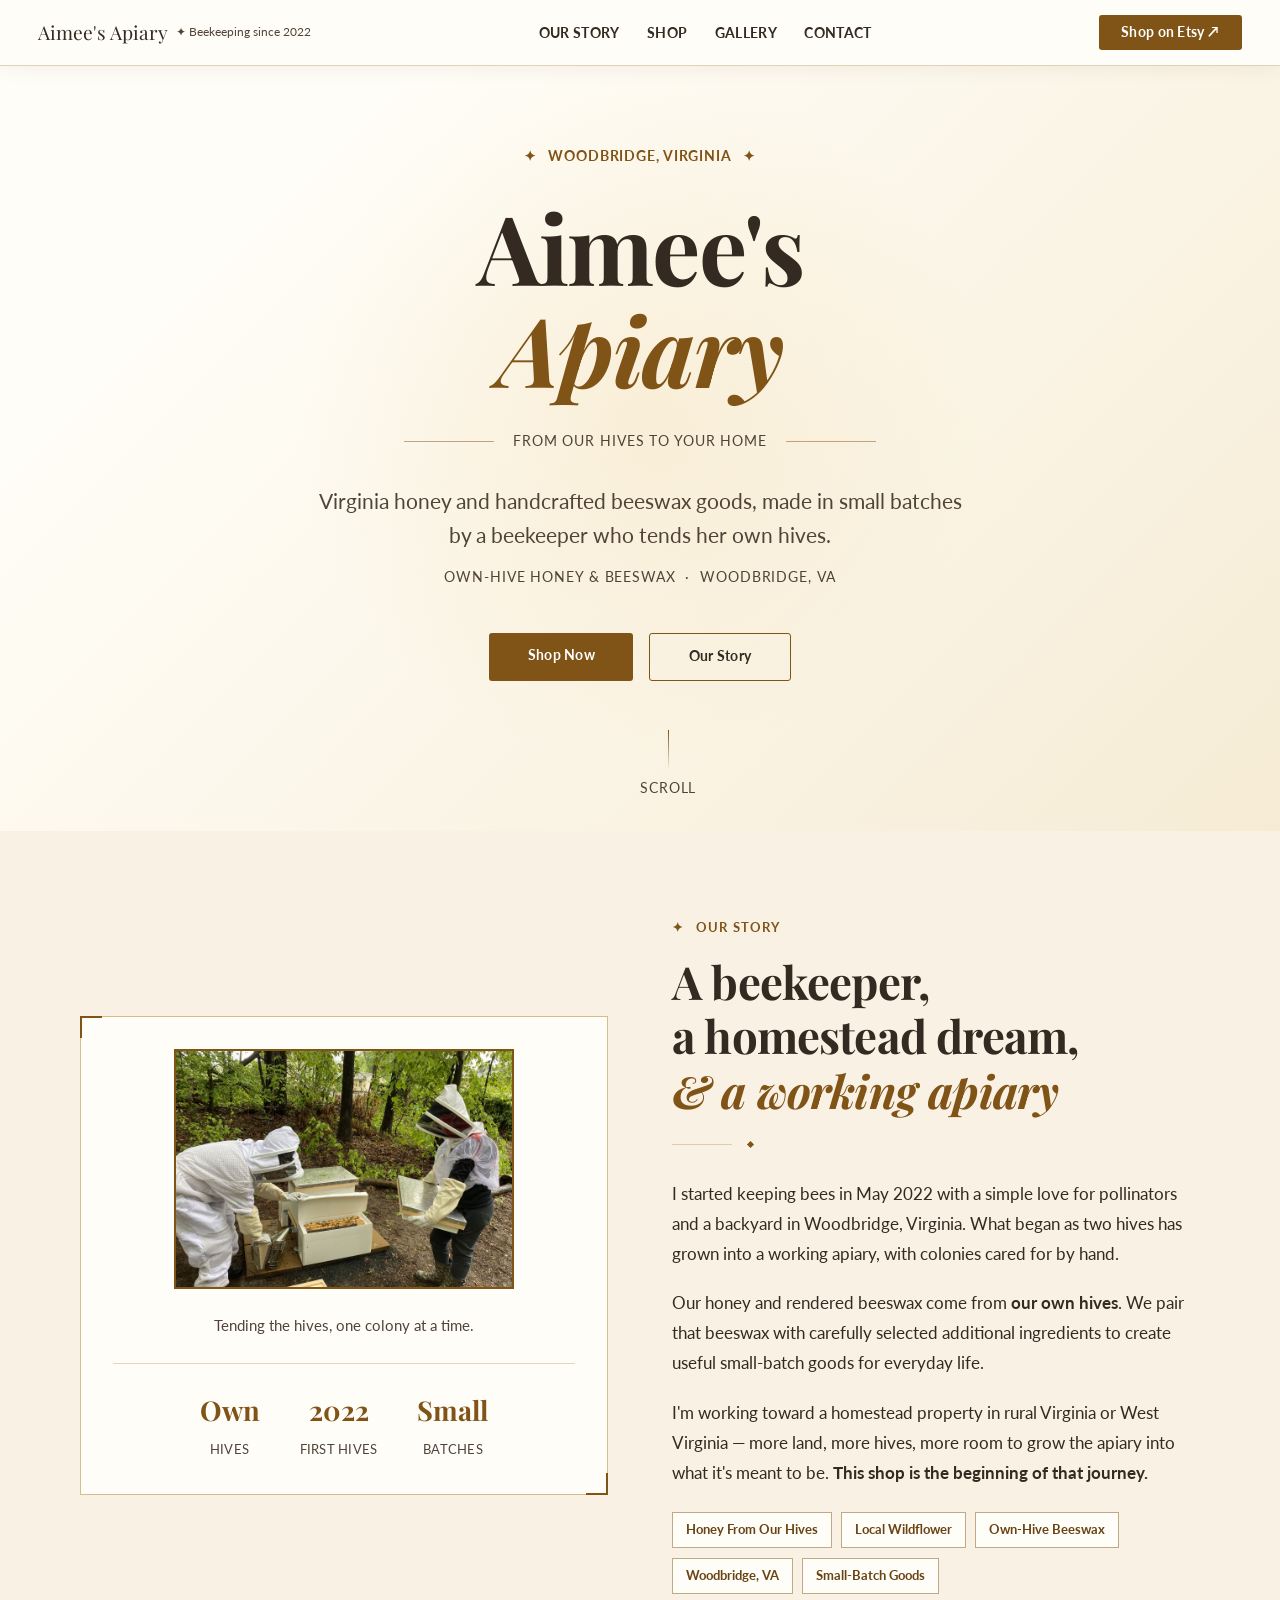
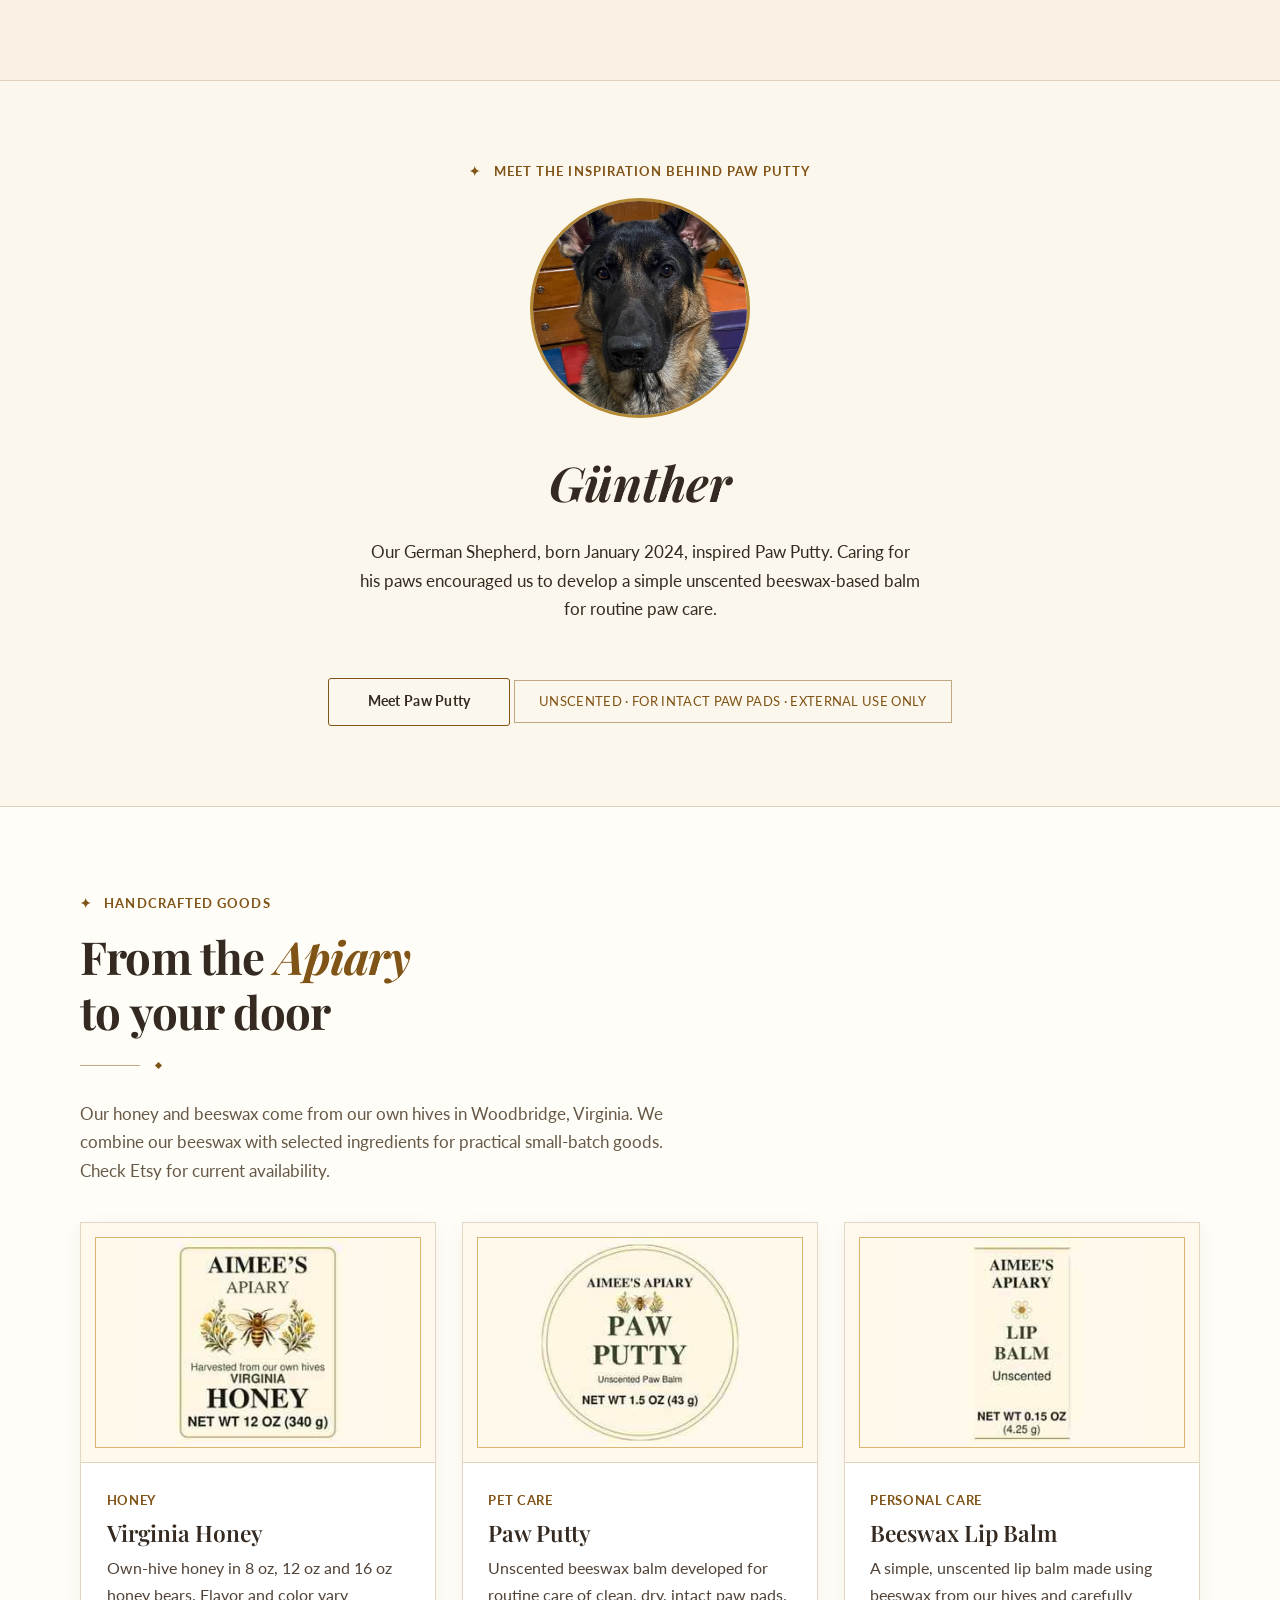
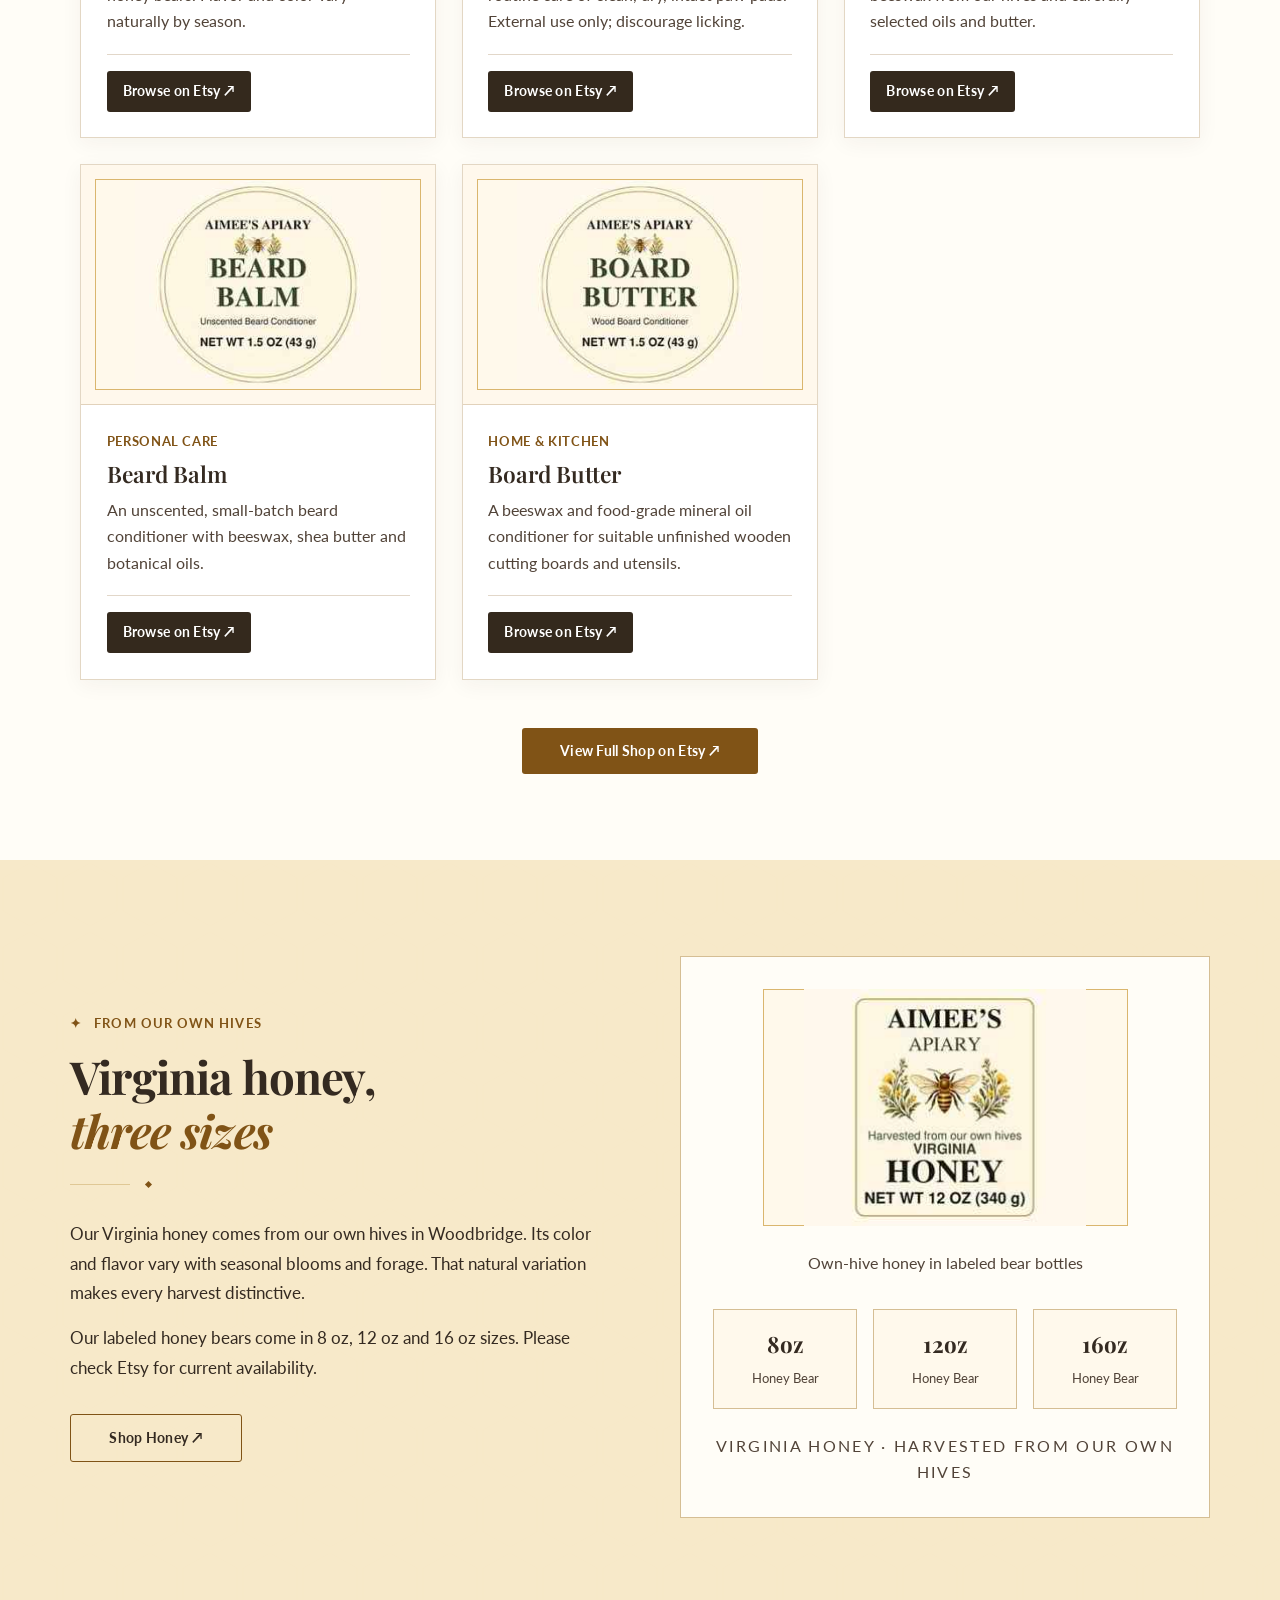
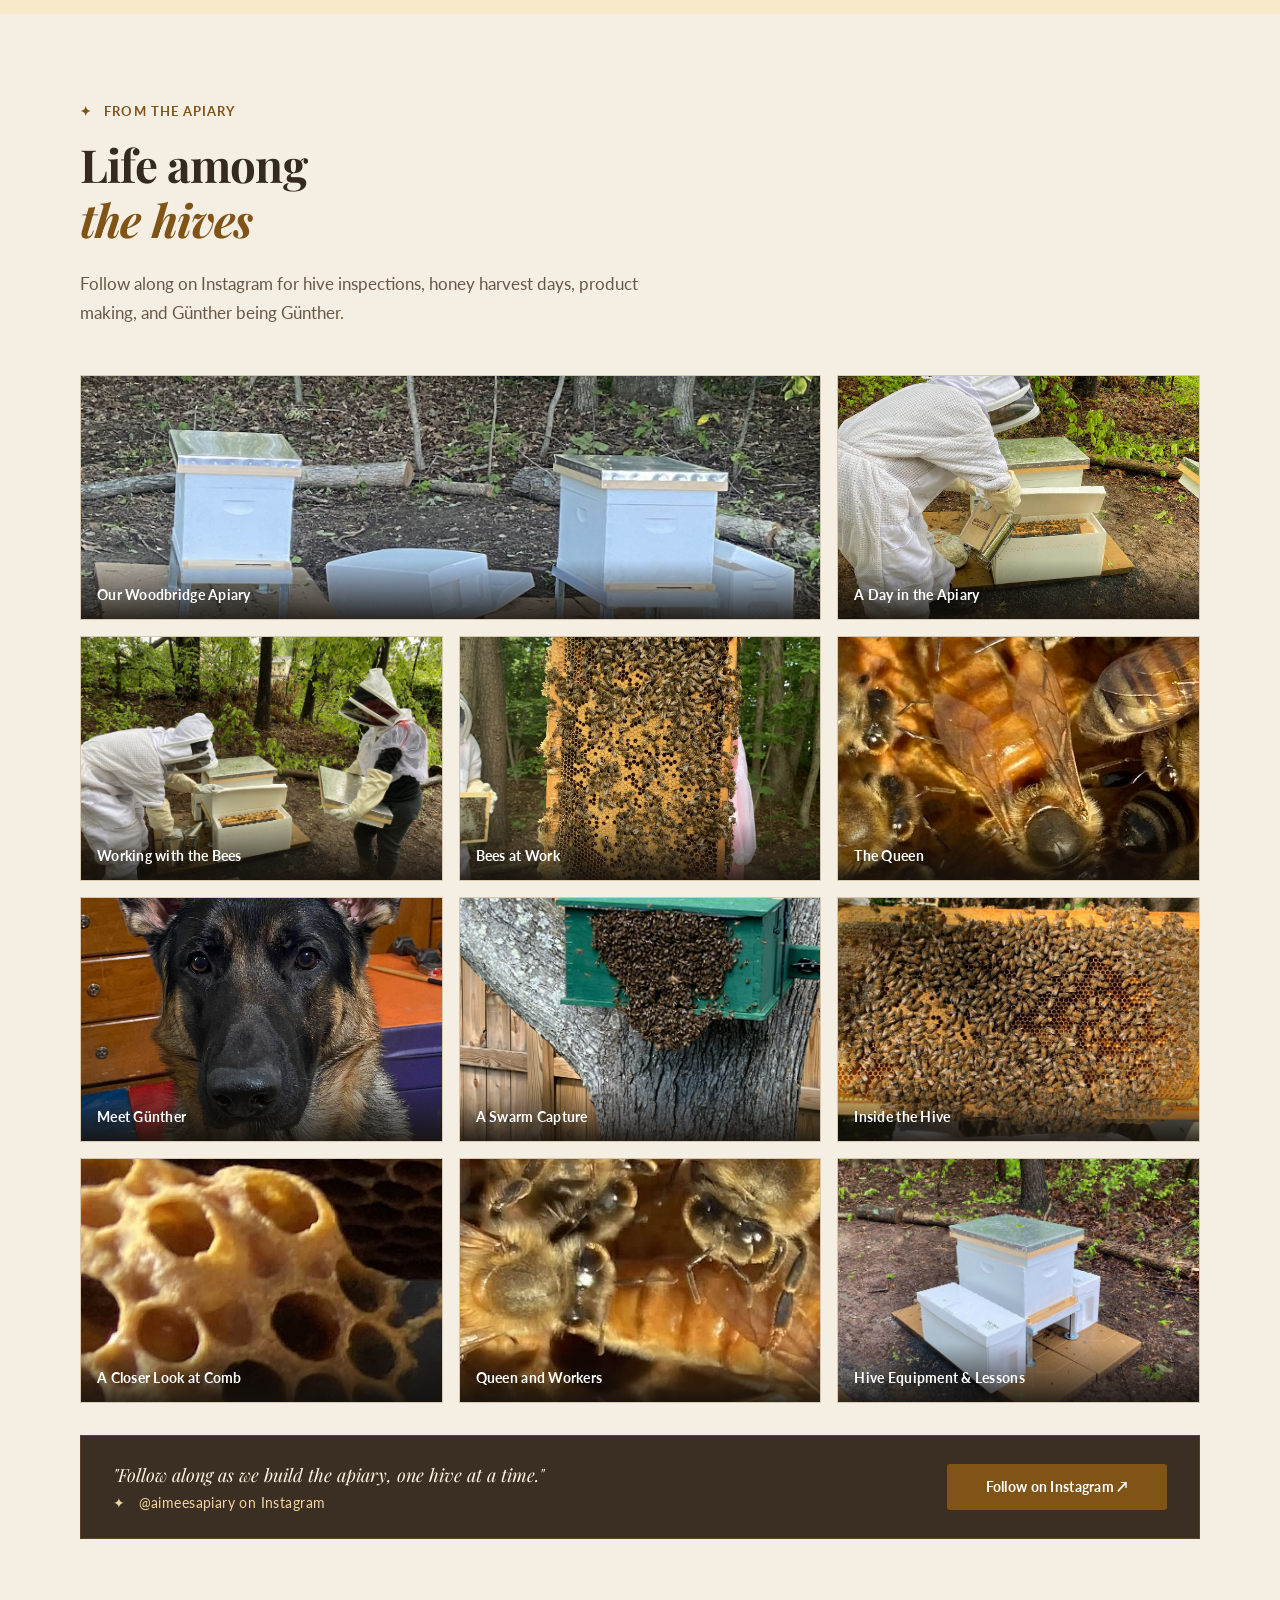
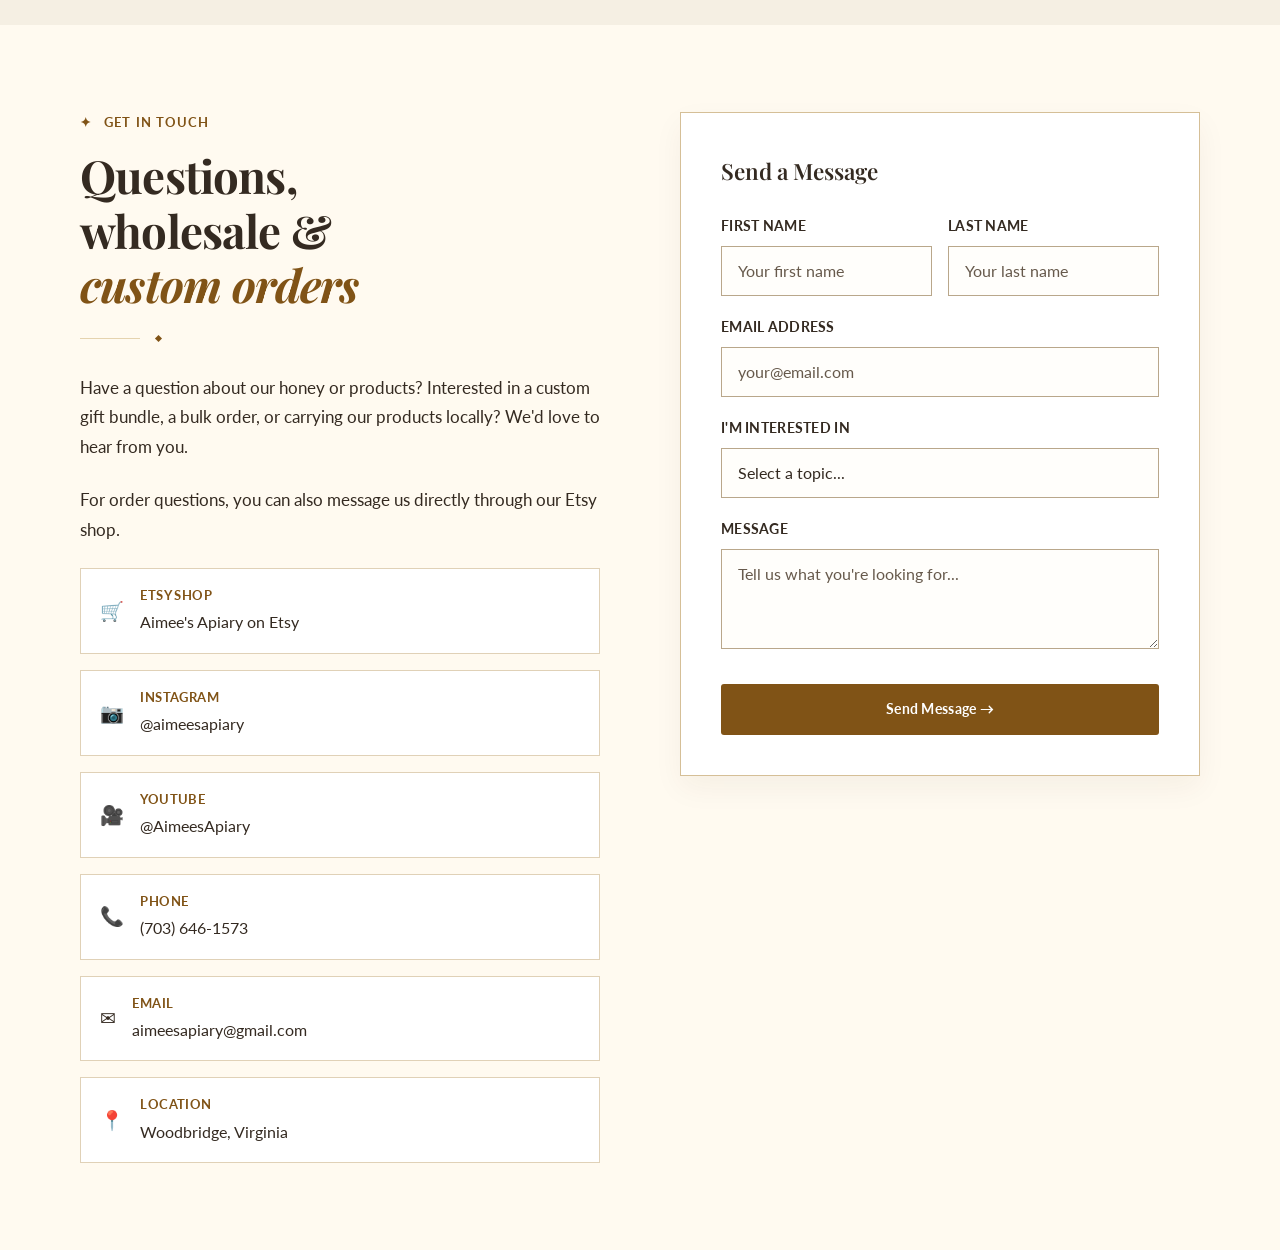
==== commit e3b2c7db: "Improve contact form feedback visibility and accessibility" ====
--- a/index.html
+++ b/index.html
@@ -559,7 +559,7 @@
 .product-footer{gap:0.7rem;flex-wrap:wrap}.product-price{font-size:0.68rem;letter-spacing:0.02em}
 @media(max-width:580px){.hero-sub{font-size:1.25rem}.product-footer{align-items:flex-start}}
 </style>
-<link rel="stylesheet" href="brand.css?v=20261011-accessible">
+<link rel="stylesheet" href="brand.css?v=20261012-contact">
 </head>
 <body>
 
@@ -879,7 +879,7 @@
             <label for="msg">Message</label>
             <textarea id="msg" name="message" placeholder="Tell us what you're looking for..." required></textarea>
           </div>
-          <div id="formStatus" style="display:none;padding:0.75rem;margin-bottom:1rem;font-size:0.82rem;letter-spacing:0.1em;"></div>
+          <div id="formStatus" role="status" aria-live="polite" style="display:none;"></div>
           <button type="submit" class="form-submit">Send Message &#8594;</button>
           </form>
         </div>
@@ -956,16 +956,19 @@
     fetch(form.action,{method:'POST',body:new FormData(form),headers:{'Accept':'application/json'}})
     .then(function(r){
       if(r.ok){
-        status.style.cssText='display:block;padding:0.75rem;margin-bottom:1rem;font-size:0.82rem;background:rgba(181,138,53,0.15);color:#E8D4A0;border:1px solid rgba(181,138,53,0.4);letter-spacing:0.05em;';
+        status.className='form-status form-status--success';
+        status.style.display='block';
         status.textContent='\u2726  Thank you! Message submitted.';
-        form.reset();btn.textContent='Sent \u2714';
+        form.reset();btn.textContent='Send another message \u2192';btn.disabled=false;
       } else {
-        status.style.cssText='display:block;padding:0.75rem;margin-bottom:1rem;font-size:0.82rem;background:rgba(200,50,50,0.12);color:#ffaaaa;border:1px solid rgba(200,50,50,0.3);';
+        status.className='form-status form-status--error';
+        status.style.display='block';
         status.textContent='Something went wrong. Email us at aimeesapiary@gmail.com';
         btn.textContent='Send Message \u2192';btn.disabled=false;
       }
     }).catch(function(){
-      status.style.cssText='display:block;padding:0.75rem;margin-bottom:1rem;font-size:0.82rem;background:rgba(200,50,50,0.12);color:#ffaaaa;border:1px solid rgba(200,50,50,0.3);';
+      status.className='form-status form-status--error';
+        status.style.display='block';
       status.textContent='Connection error. Email aimeesapiary@gmail.com directly.';
       btn.textContent='Send Message \u2192';btn.disabled=false;
     });
--- a/brand.css
+++ b/brand.css
@@ -203,6 +203,9 @@
 .footer-col a{font-size:.96rem;color:#FFF4E5;line-height:1.55}
 .footer-copy,.footer-hc{font-size:.8rem;letter-spacing:.01em;color:#E6D0AF;line-height:1.55}
 @media(max-width:900px){.gallery-grid{grid-template-columns:repeat(2,minmax(0,1fr))}.gallery-cell.featured{grid-column:span 2}.products-grid{grid-template-columns:repeat(2,minmax(0,1fr))}}
-@media(max-width:580px){body{font-size:16.5px}section{padding:4rem 1.25rem}#nav{padding-inline:1rem}.nav-logo{font-size:1rem}.nav-logo span{font-size:.64rem}.hero-title{font-size:clamp(2.9rem,13vw,4.3rem)}.hero-sub{font-size:1.12rem}.section-title{font-size:clamp(1.95rem,8vw,2.5rem)}.about-text p{font-size:1.03rem}.about-frame{padding:1.2rem}.about-stat-row{gap:1rem}.about-stat-label{font-size:.72rem}.products-grid{grid-template-columns:1fr}.product-img{height:240px}.honey-visual{padding:1.25rem}.honey-size{padding:.75rem .2rem}.honey-size-label{font-size:.73rem}.gallery-grid{grid-template-columns:1fr}.gallery-cell.featured{grid-column:auto}.gallery-cell{height:255px}.contact-form{padding:1.4rem}}
+@media(max-width:580px){body{font-size:16.5px}section{padding:4rem 1.25rem}#nav{padding-inline:1rem}.nav-logo{font-size:1rem}.nav-logo span{font-size:.77rem}.hero-title{font-size:clamp(2.9rem,13vw,4.3rem)}.hero-sub{font-size:1.12rem}.section-title{font-size:clamp(1.95rem,8vw,2.5rem)}.about-text p{font-size:1.03rem}.about-frame{padding:1.2rem}.about-stat-row{gap:1rem}.about-stat-label{font-size:.82rem}.products-grid{grid-template-columns:1fr}.product-img{height:240px}.honey-visual{padding:1.25rem}.honey-size{padding:.75rem .2rem}.honey-size-label{font-size:.83rem}.gallery-grid{grid-template-columns:1fr}.gallery-cell.featured{grid-column:auto}.gallery-cell{height:255px}.contact-form{padding:1.4rem}}
 @media(max-width:400px){.nav-logo span{display:none}}
 @media(prefers-reduced-motion:reduce){*,*:before,*:after{scroll-behavior:auto!important;animation:none!important;transition:none!important}.hero-title,.hero-sub,.hero-tag,.hero-rule,.hero-loc,.hero-btns,.hero-scroll{opacity:1!important}}
+
+/* Clean product-card actions: one prominent, readable link per product. */
+.product-footer{justify-content:flex-start}
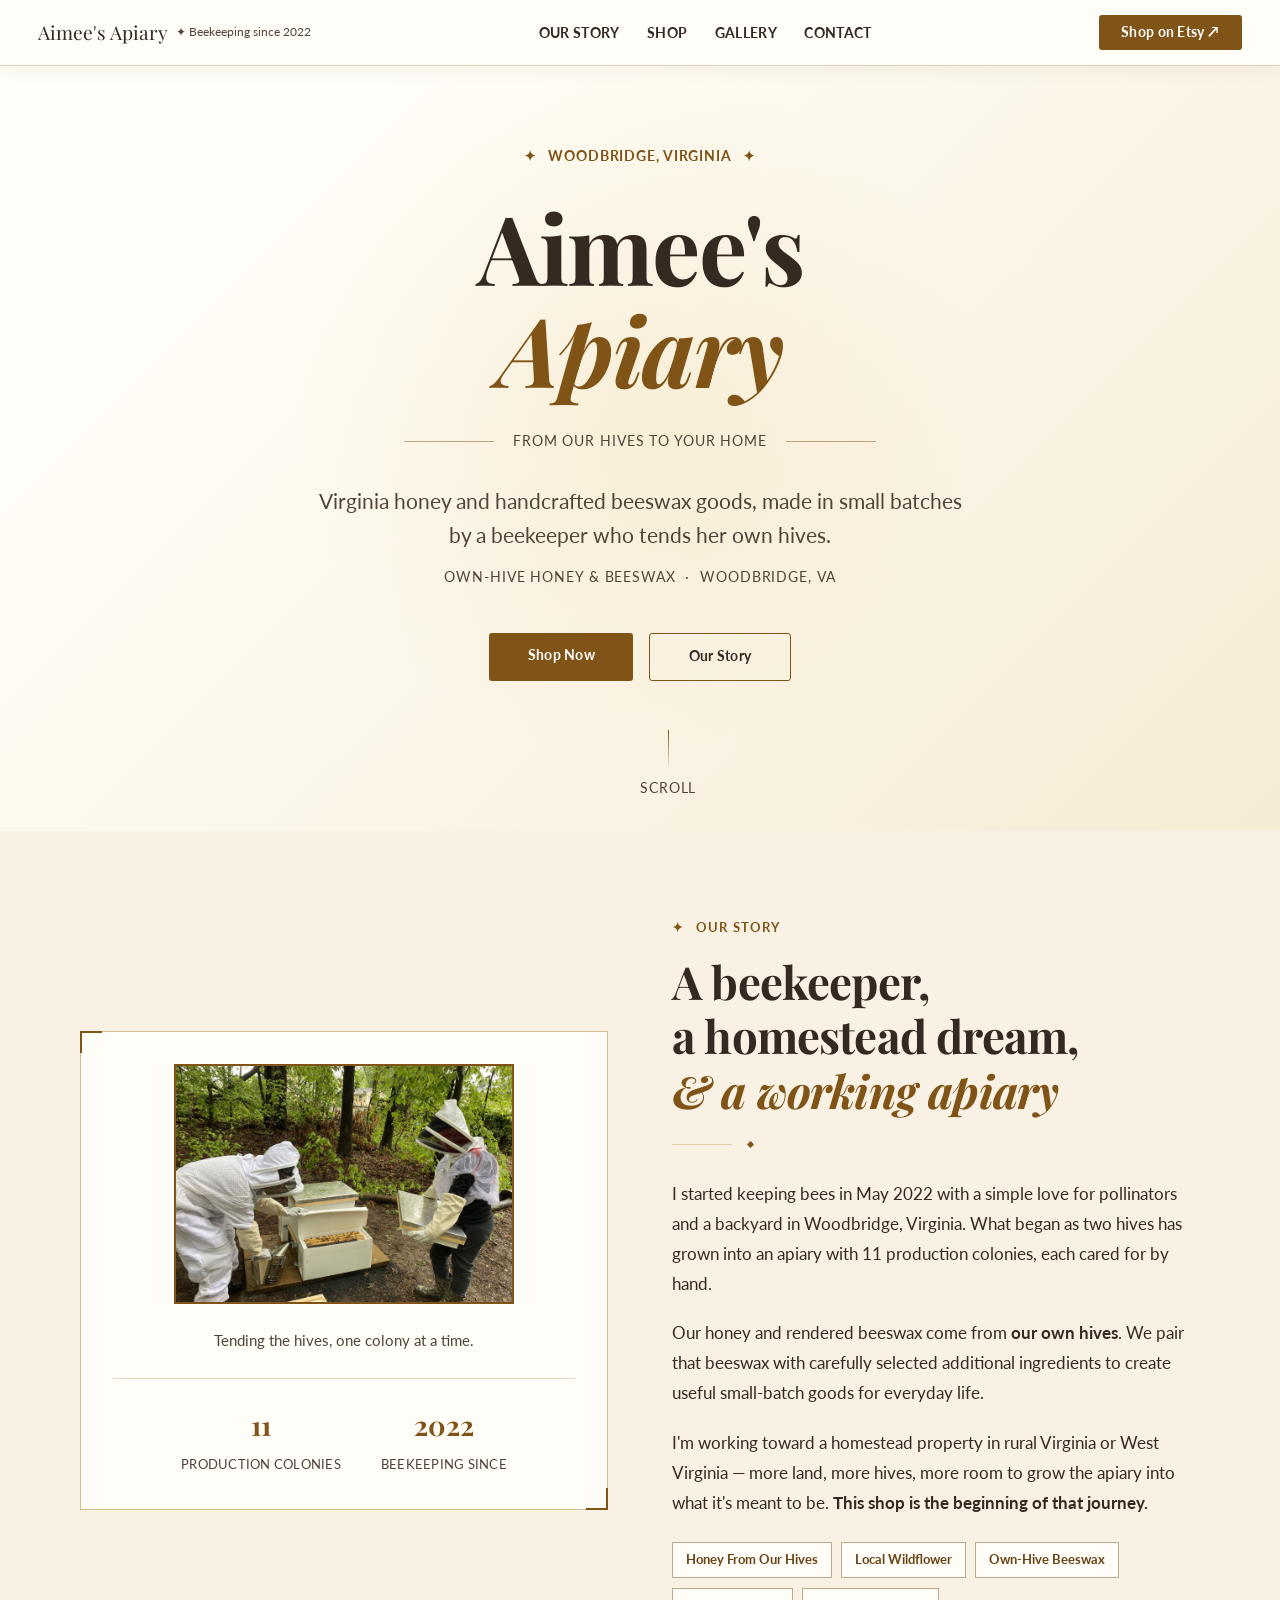
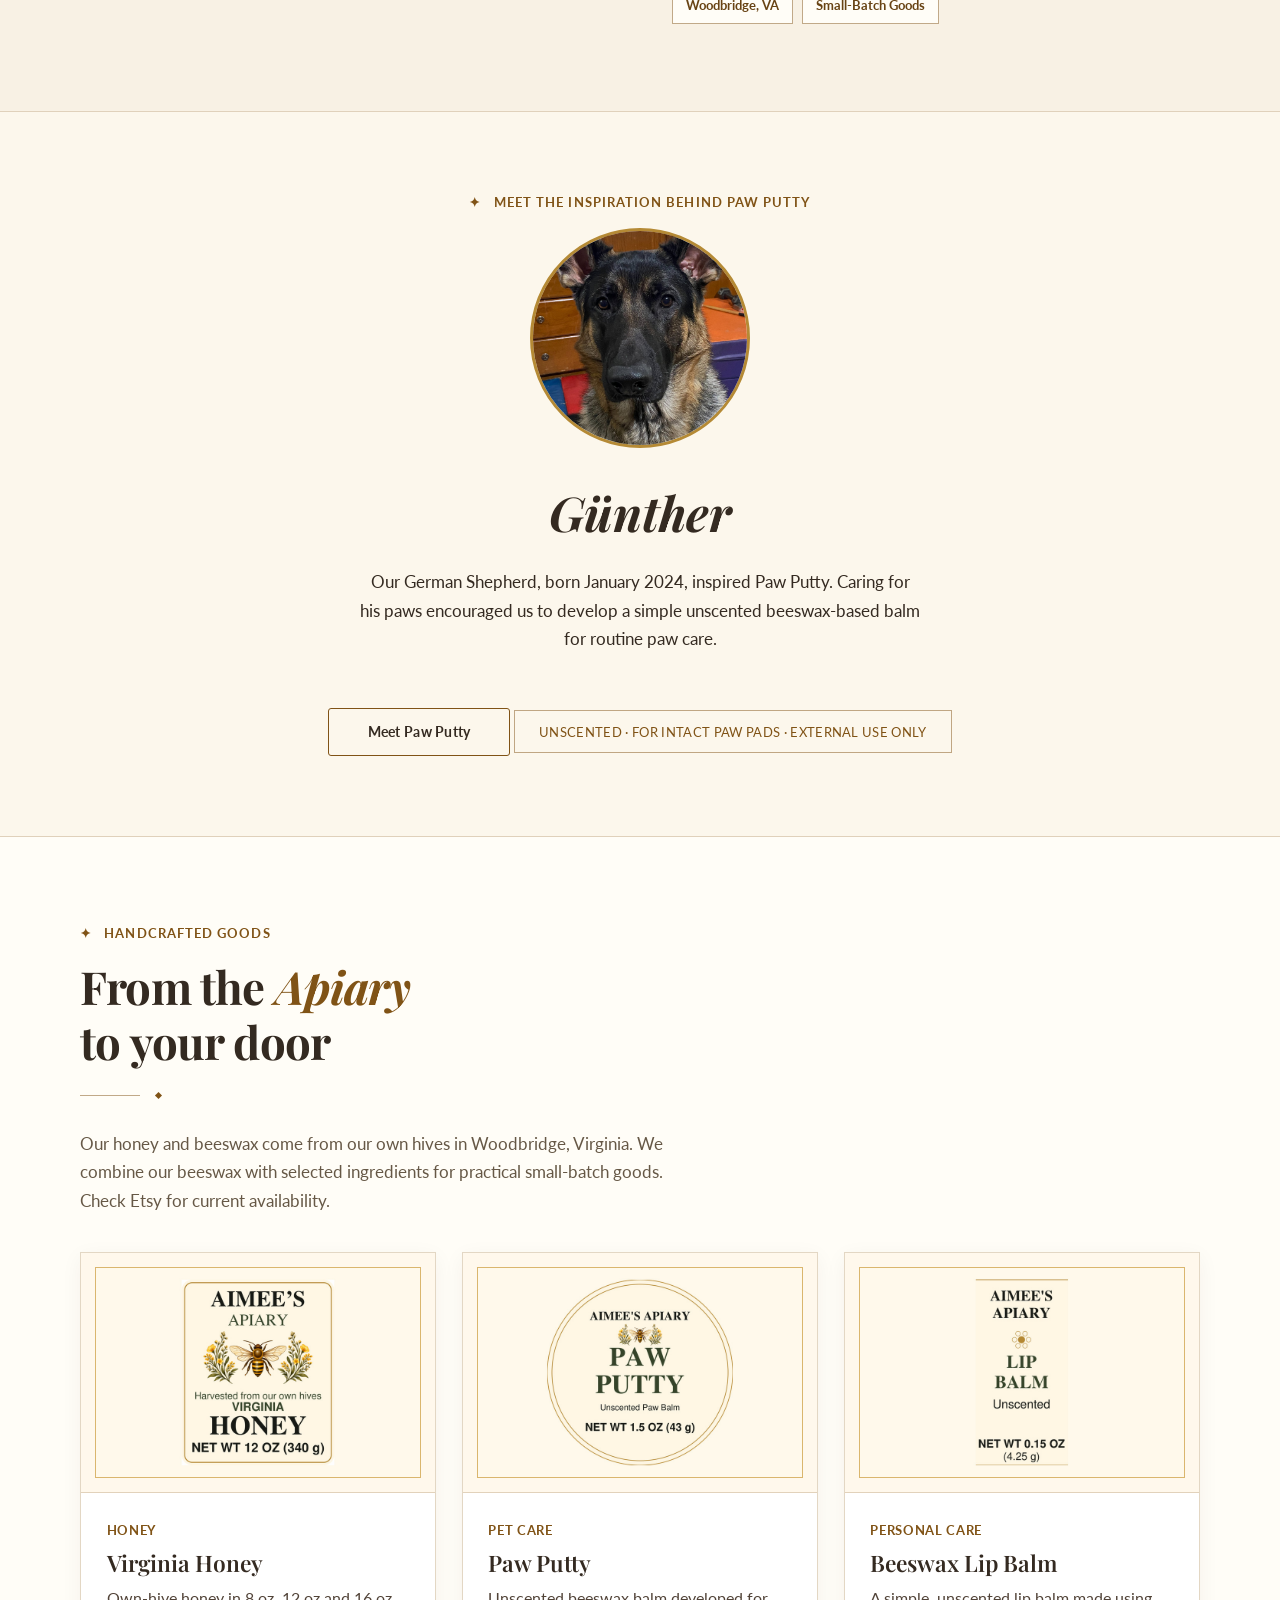
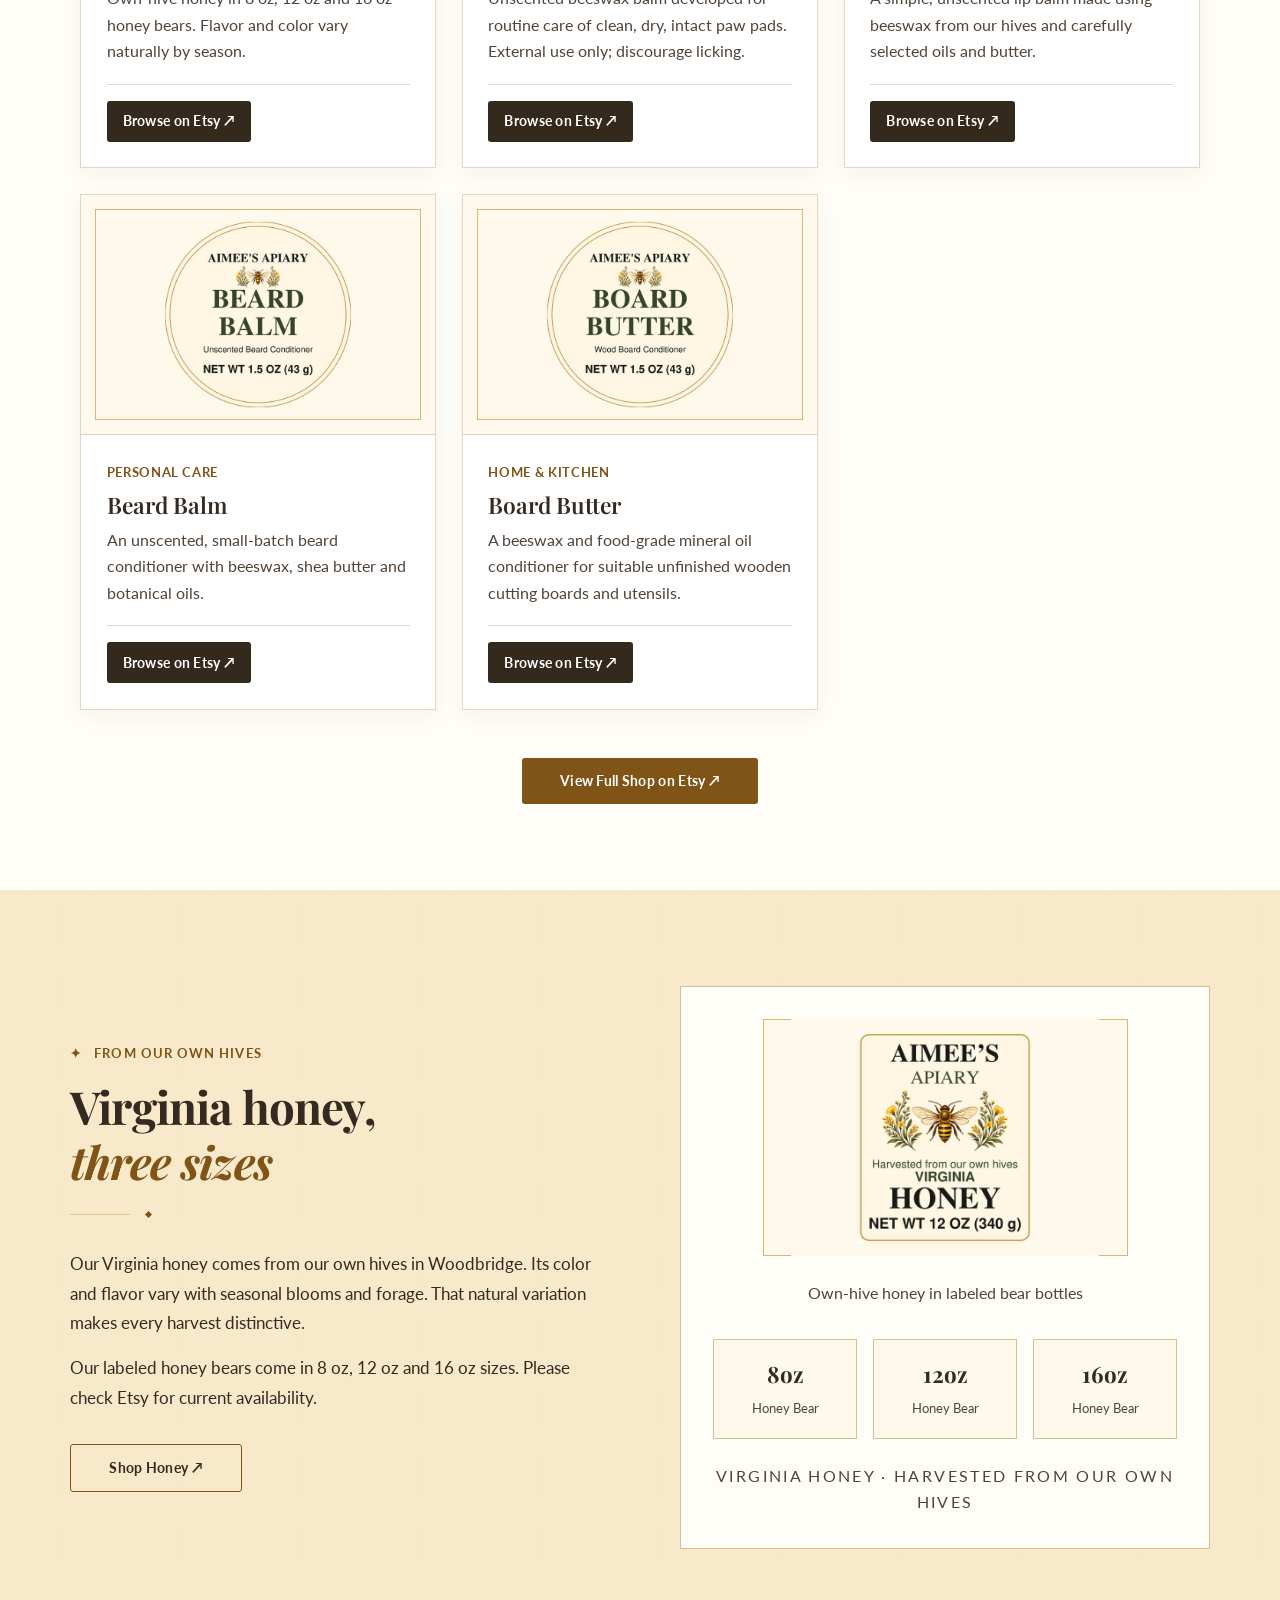
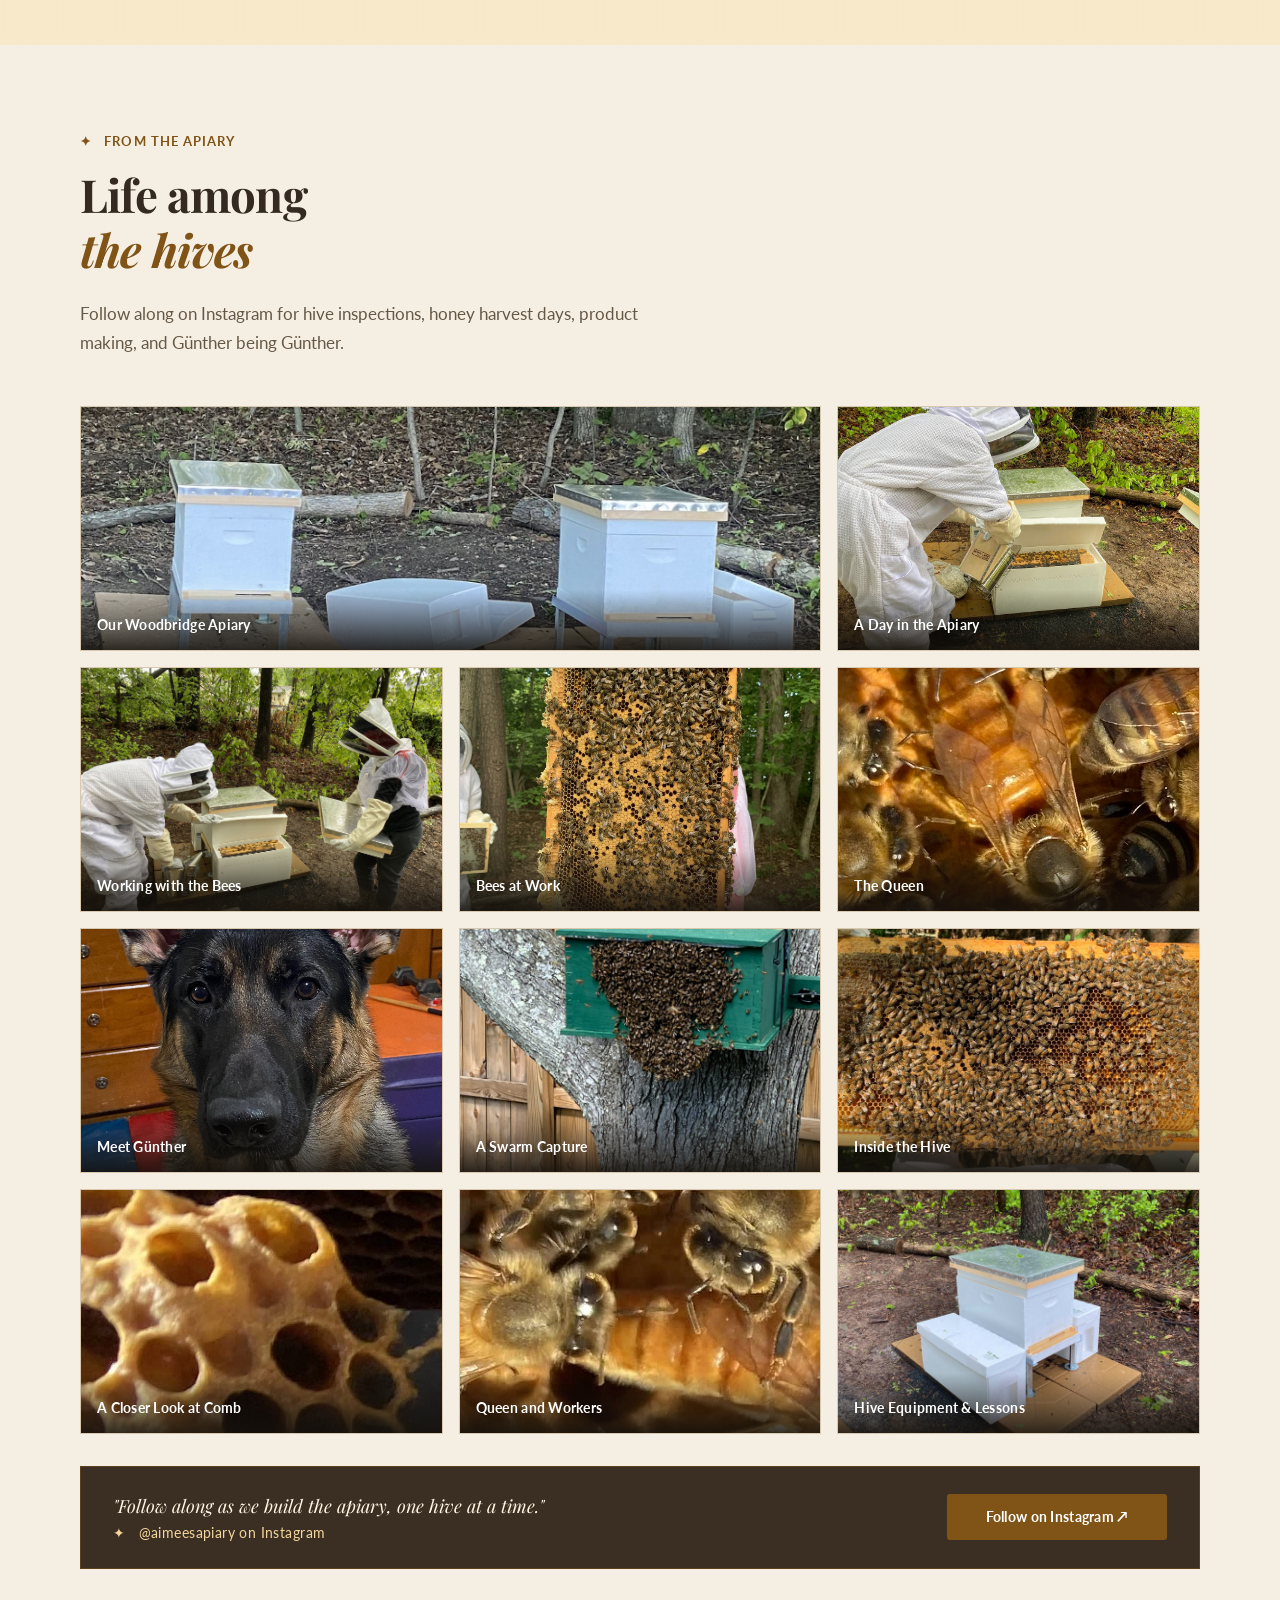
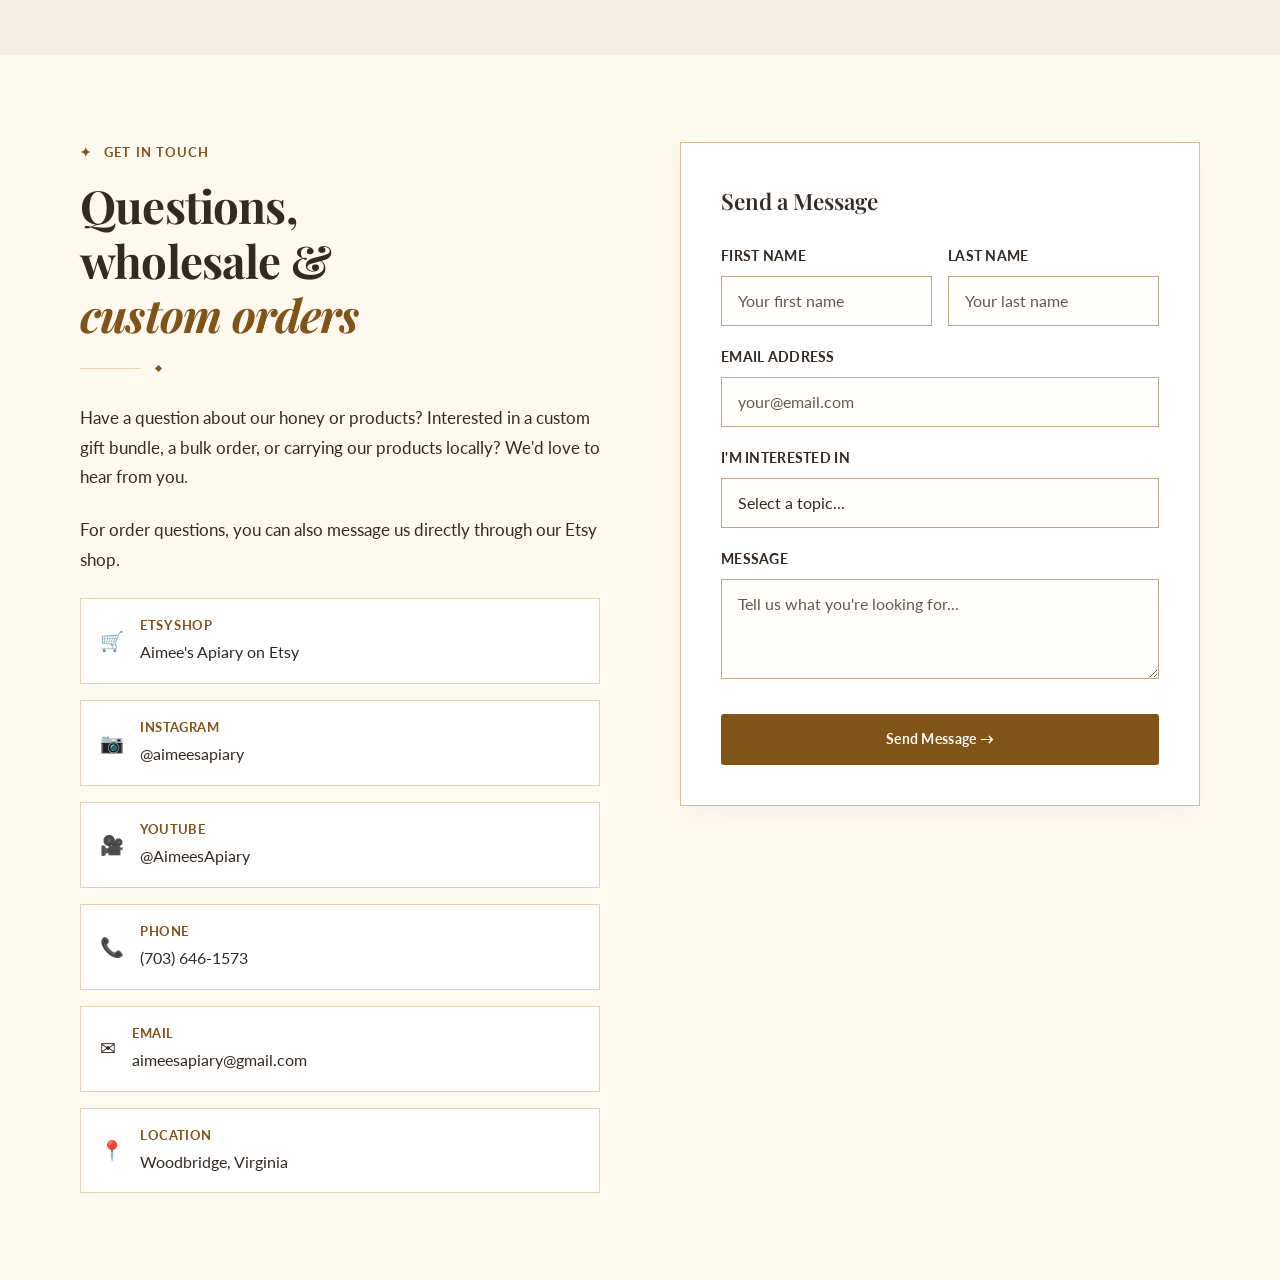
==== commit b3953ab7: "Clarify apiary story with 11 production colonies and meaningful photo facts" ====
--- a/index.html
+++ b/index.html
@@ -627,16 +627,12 @@
             <p style="font-family:'Cormorant Garamond',serif;font-size:0.85rem;font-style:italic;color:rgba(232,212,160,0.5);margin-bottom:1.5rem;">Tending the hives, one colony at a time.</p>
             <div class="about-stat-row">
               <div class="about-stat">
-                <span class="about-stat-num">Own</span>
-                <span class="about-stat-label">Hives</span>
+                <span class="about-stat-num">11</span>
+                <span class="about-stat-label">Production colonies</span>
               </div>
               <div class="about-stat">
                 <span class="about-stat-num">2022</span>
-                <span class="about-stat-label">First Hives</span>
-              </div>
-              <div class="about-stat">
-                <span class="about-stat-num">Small</span>
-                <span class="about-stat-label">Batches</span>
+                <span class="about-stat-label">Beekeeping since</span>
               </div>
             </div>
           </div>
@@ -646,7 +642,7 @@
         <span class="section-tag">&#x2726; &nbsp; Our Story</span>
         <h2 class="section-title">A beekeeper,<br>a homestead dream,<br><em>& a working apiary</em></h2>
         <div class="gold-rule"><div class="gold-rule-line"></div><div class="gold-rule-dot"></div></div>
-        <p>I started keeping bees in May 2022 with a simple love for pollinators and a backyard in Woodbridge, Virginia. What began as two hives has grown into a working apiary, with colonies cared for by hand.</p>
+        <p>I started keeping bees in May 2022 with a simple love for pollinators and a backyard in Woodbridge, Virginia. What began as two hives has grown into an apiary with 11 production colonies, each cared for by hand.</p>
         <p>Our honey and rendered beeswax come from <strong>our own hives</strong>. We pair that beeswax with carefully selected additional ingredients to create useful small-batch goods for everyday life.</p>
         <p>I'm working toward a homestead property in rural Virginia or West Virginia — more land, more hives, more room to grow the apiary into what it's meant to be. <strong>This shop is the beginning of that journey.</strong></p>
         <div class="about-badges">
--- a/brand.css
+++ b/brand.css
@@ -209,3 +209,28 @@
 
 /* Clean product-card actions: one prominent, readable link per product. */
 .product-footer{justify-content:flex-start}
+
+
+/* Contact form feedback matches the light contact-section palette. */
+.form-status {
+  margin-bottom:1rem;
+  padding:.9rem 1rem;
+  font-family:'Lato',Arial,sans-serif;
+  font-size:1rem;
+  font-weight:600;
+  line-height:1.55;
+  letter-spacing:0;
+  border:1px solid;
+  border-radius:3px;
+}
+.form-status--success {
+  color:#6C3D00;
+  background:#FBF0D3;
+  border-color:#C7A56E;
+}
+.form-status--error {
+  color:#8B2319;
+  background:#FFF0EE;
+  border-color:#D8A9A0;
+}
+.form-submit:disabled {opacity:.65;cursor:wait}
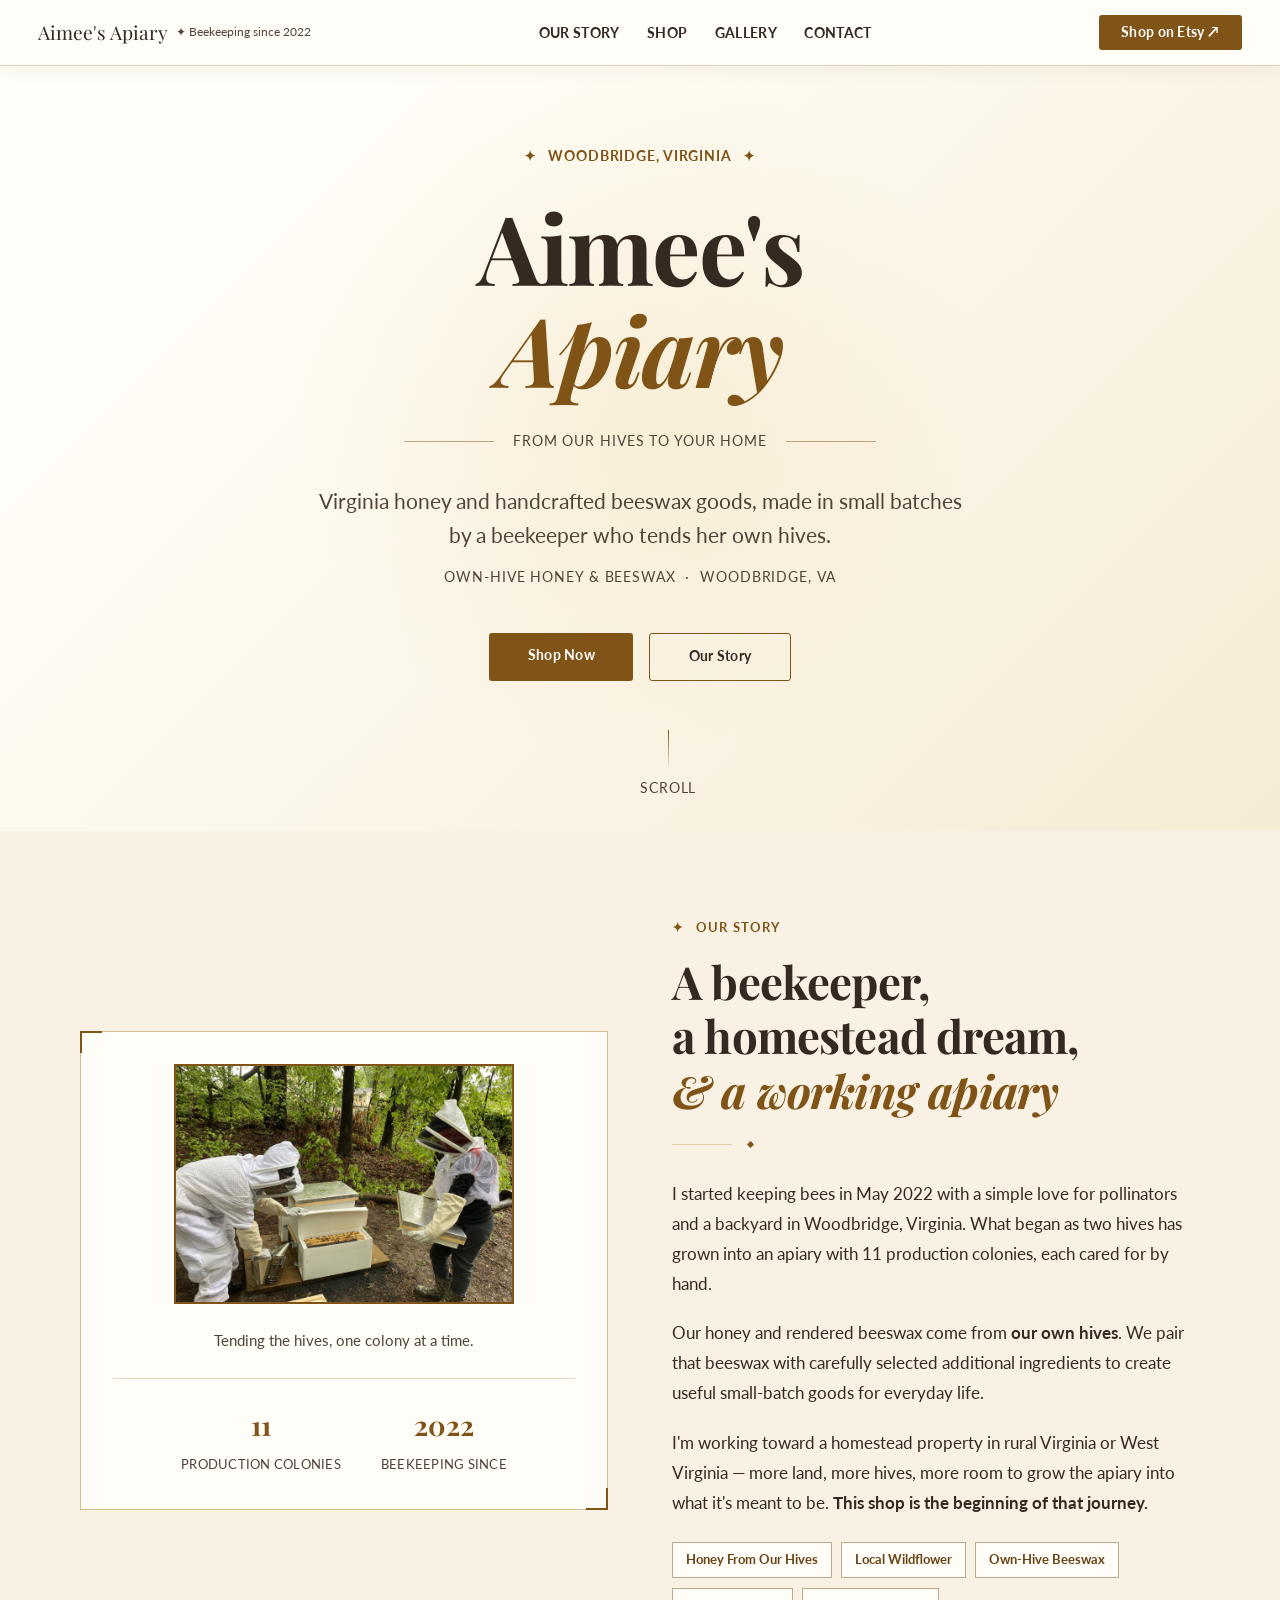
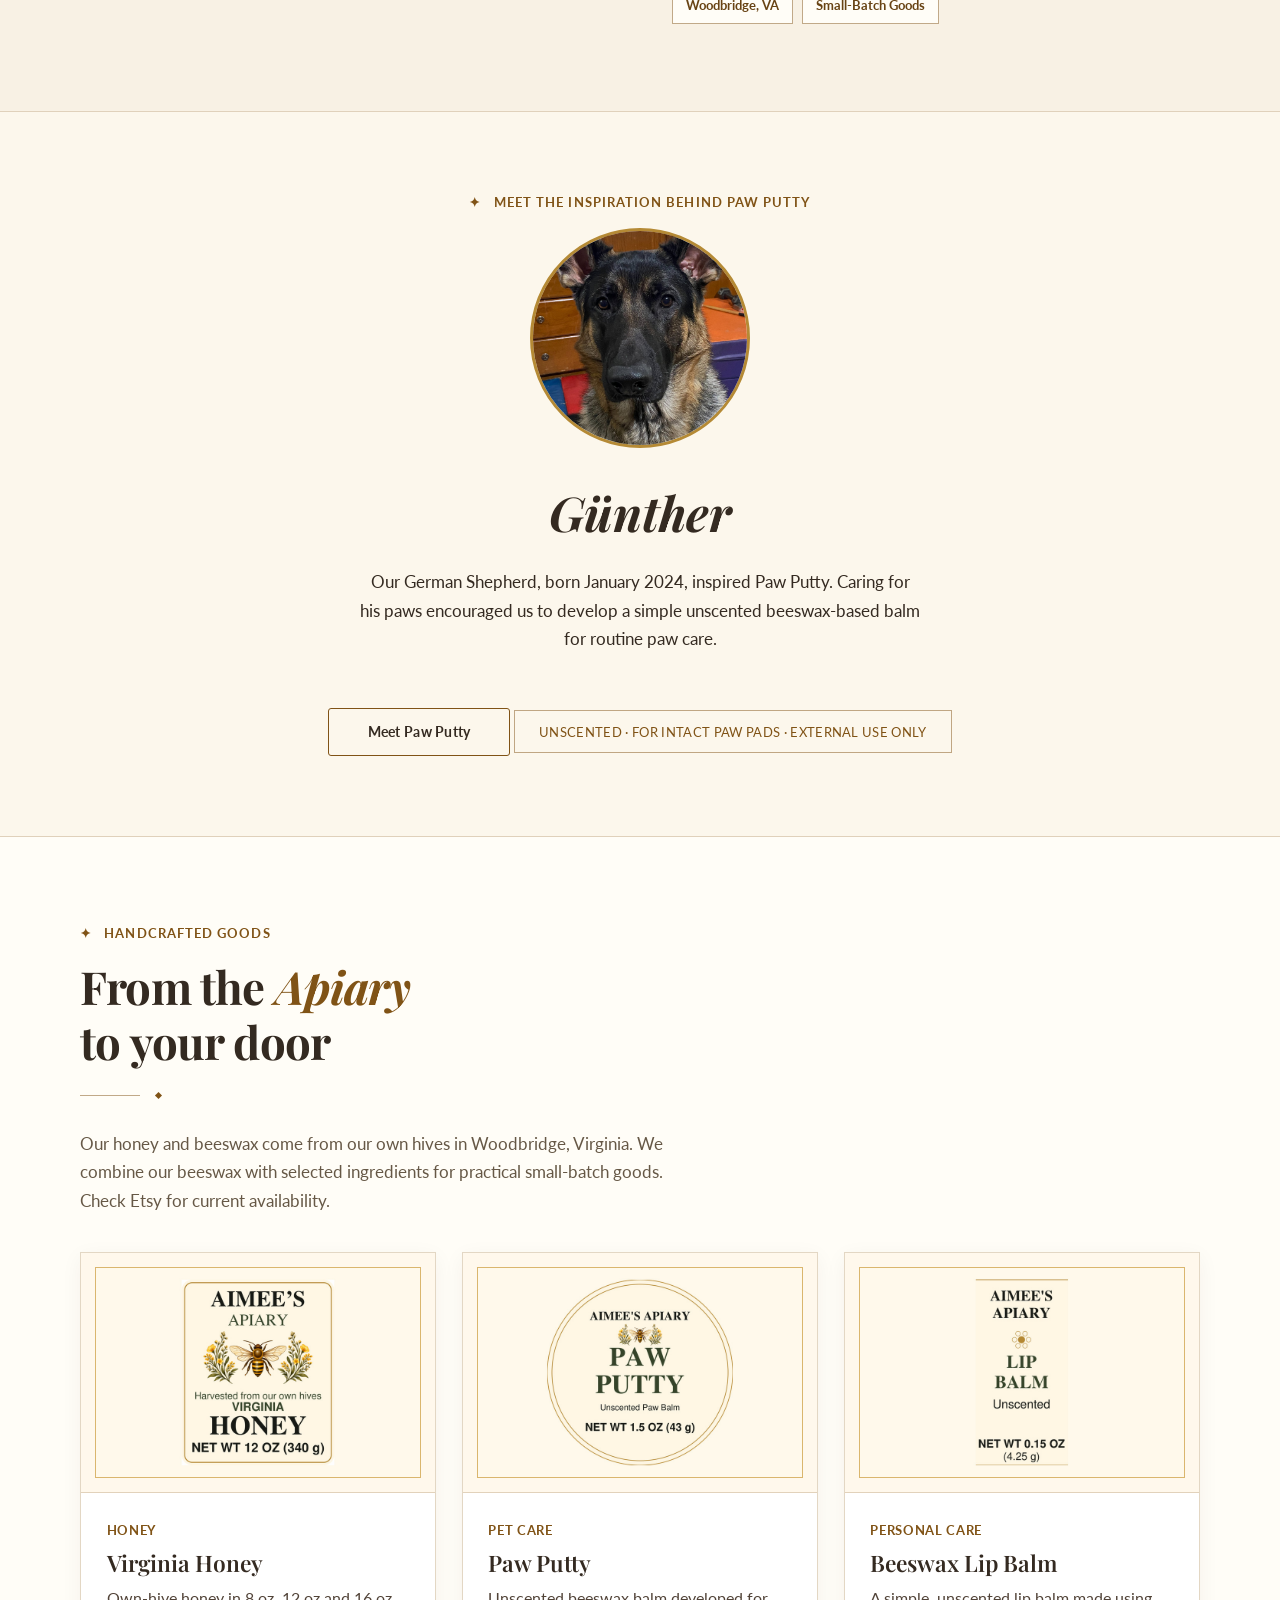
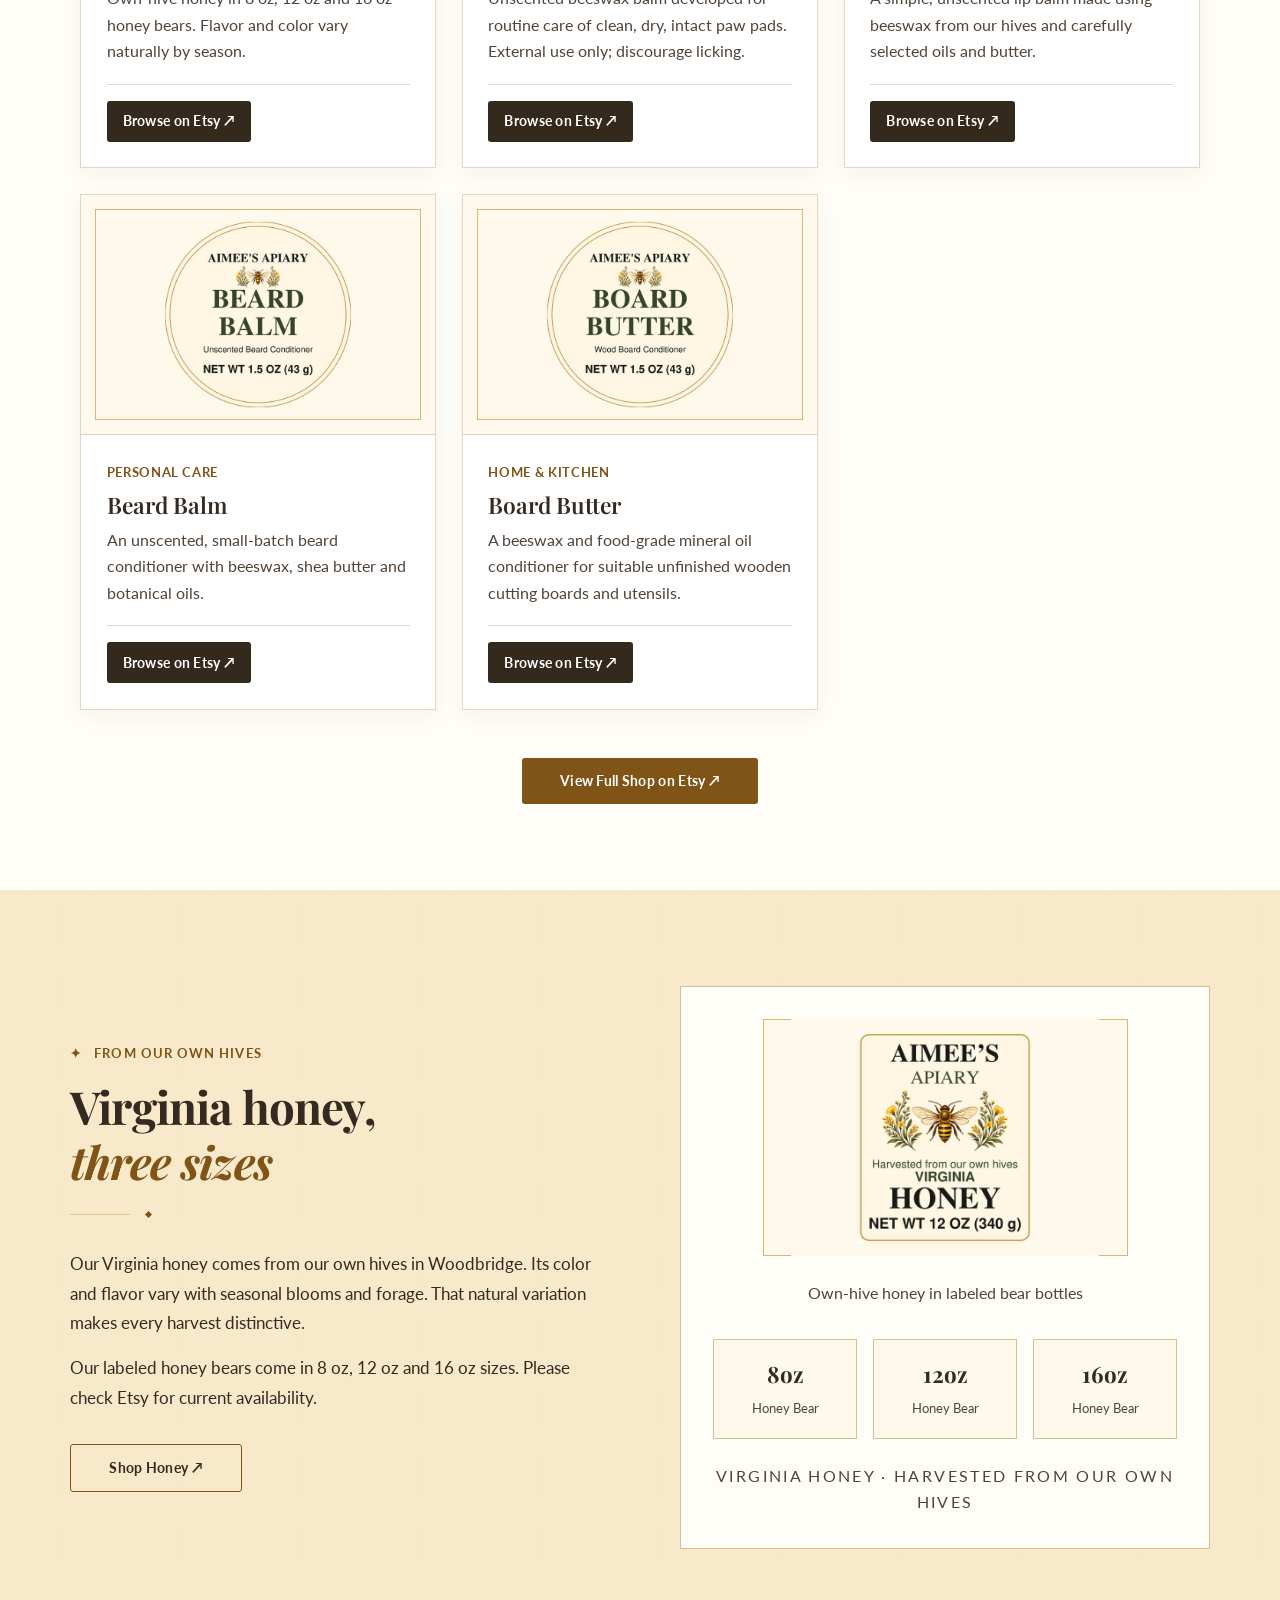
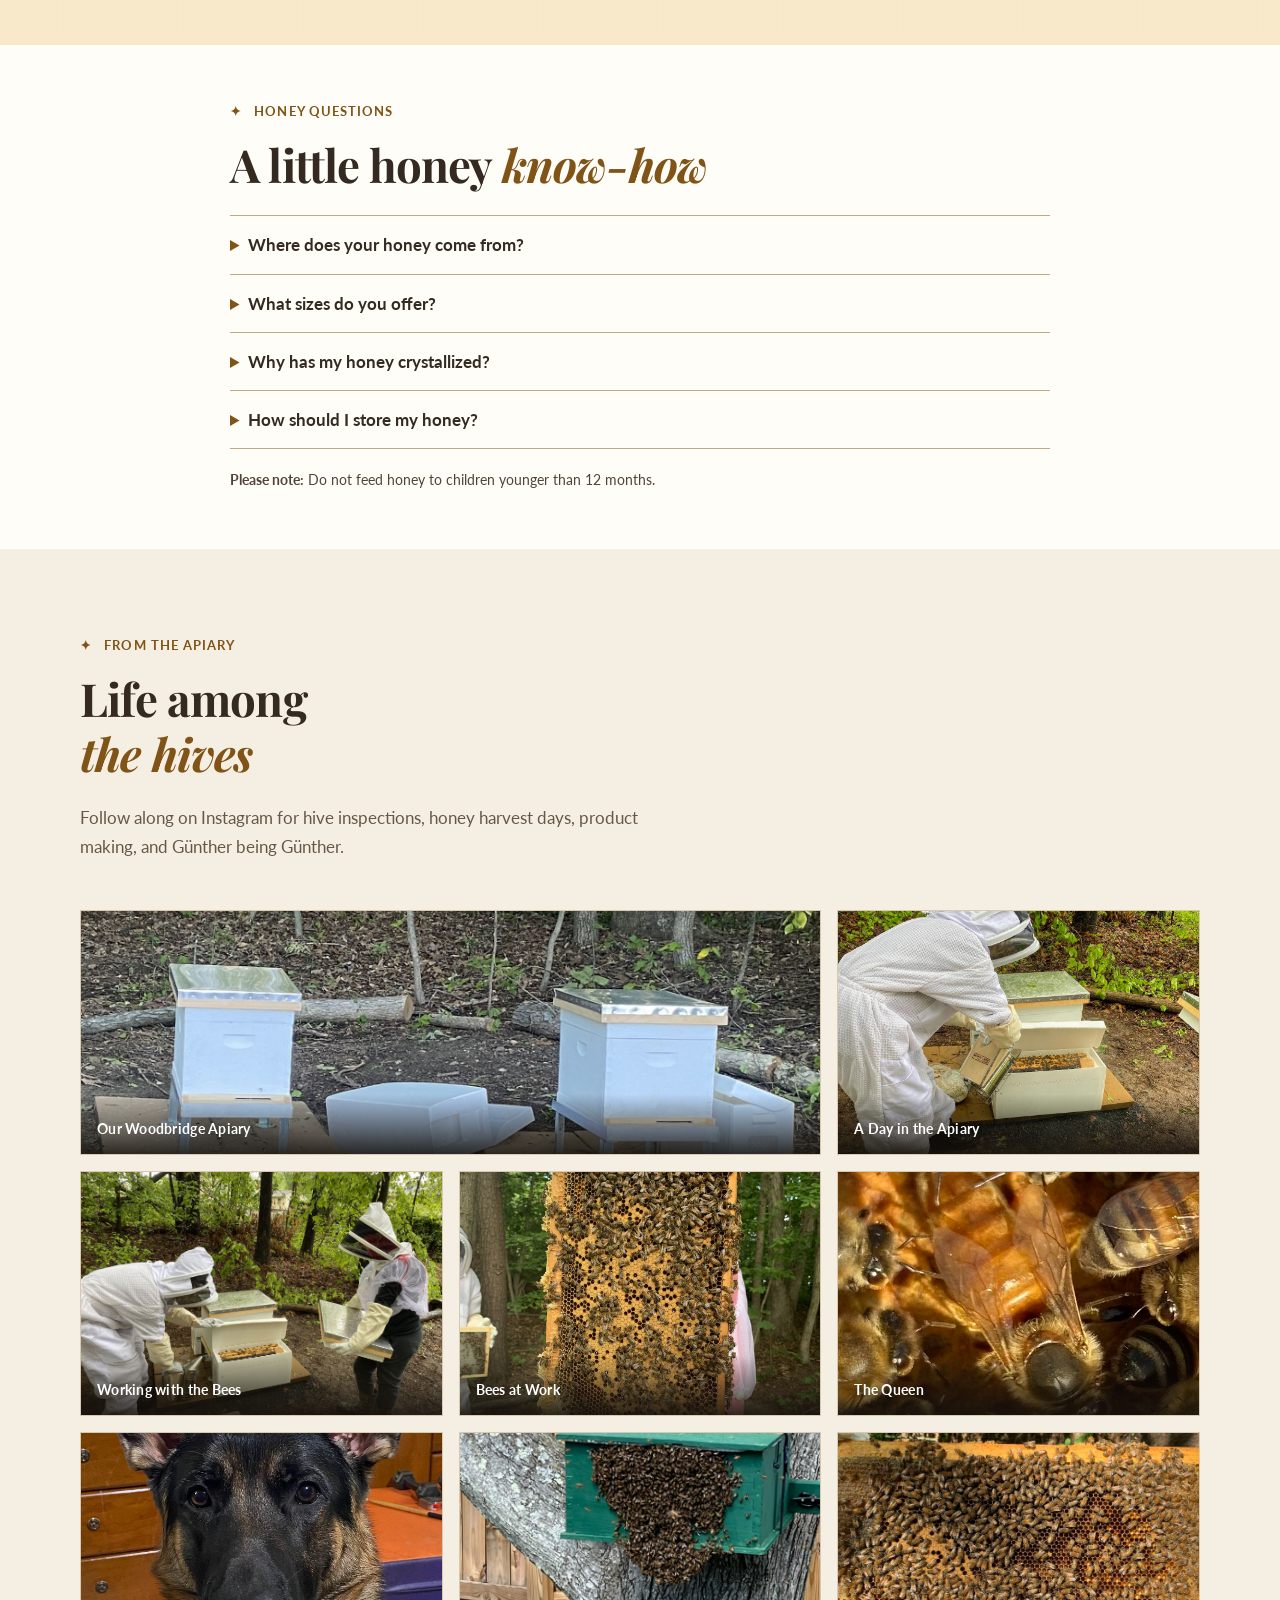
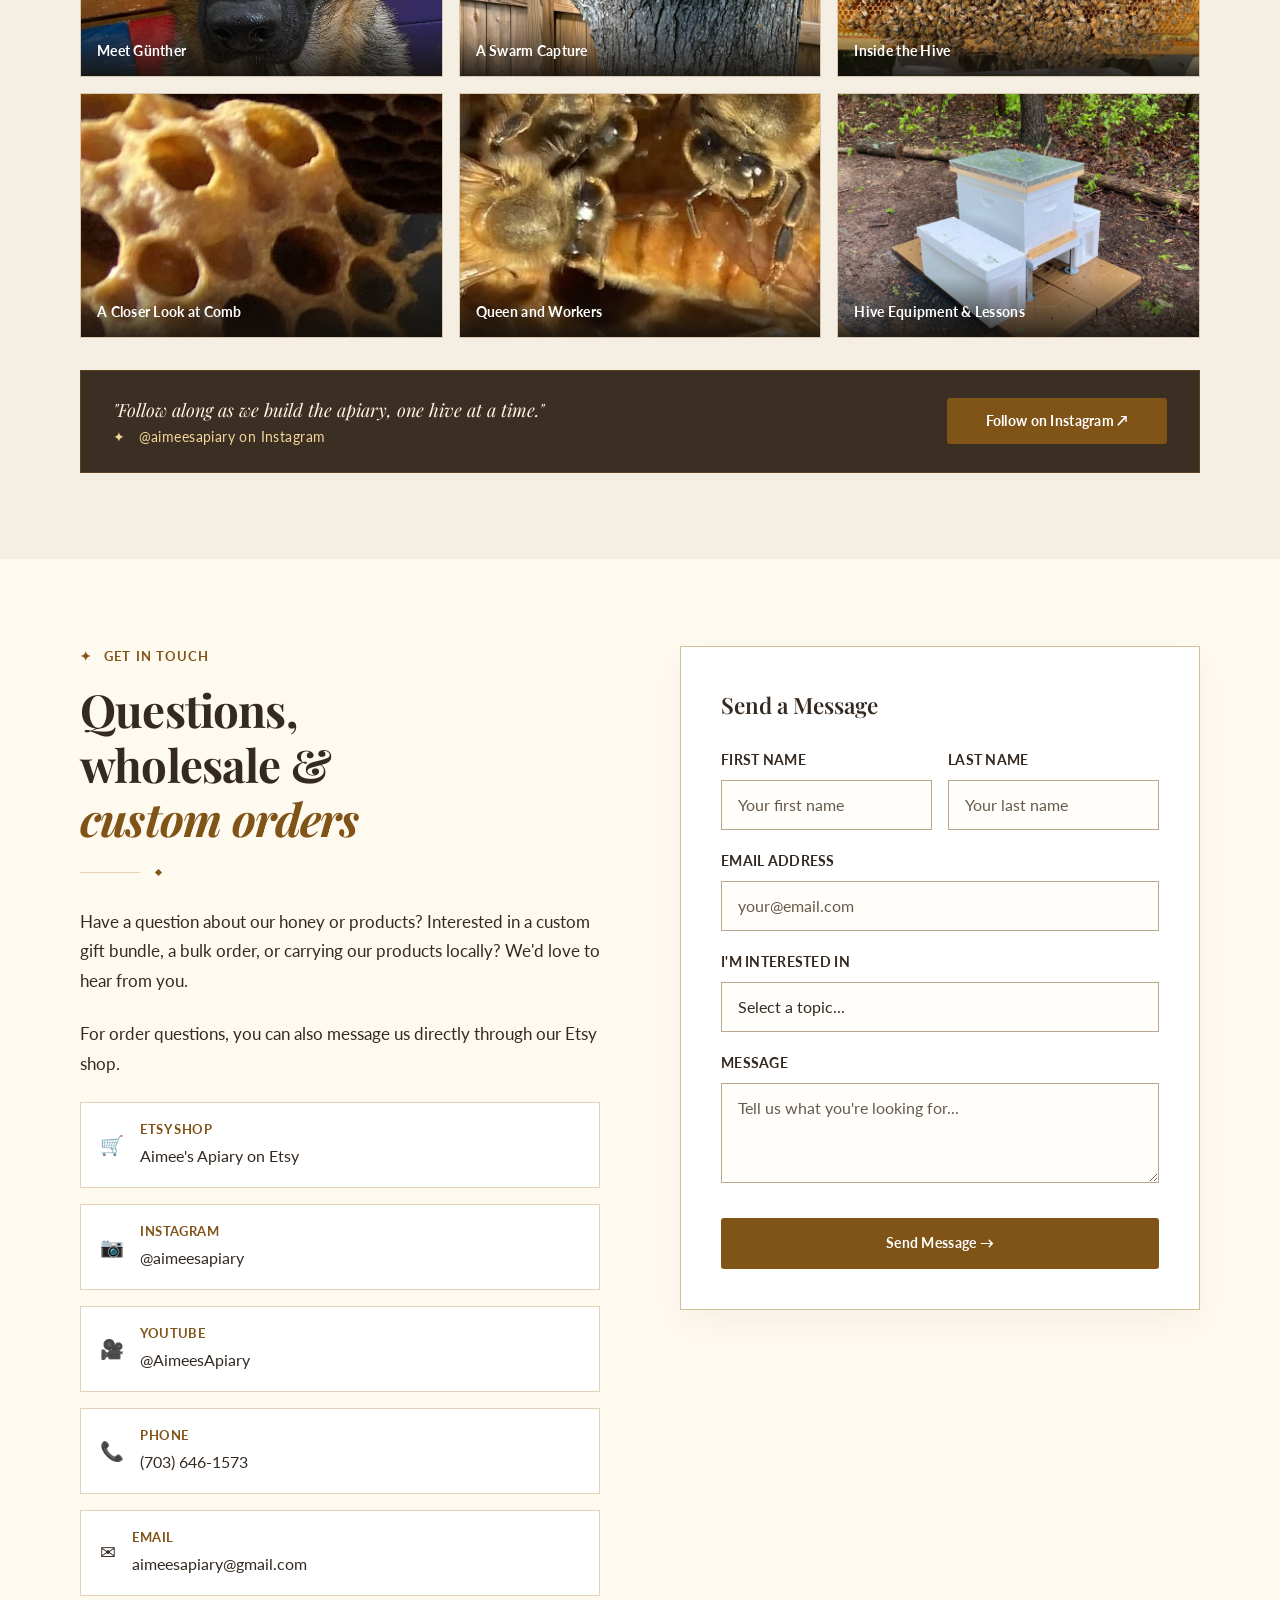
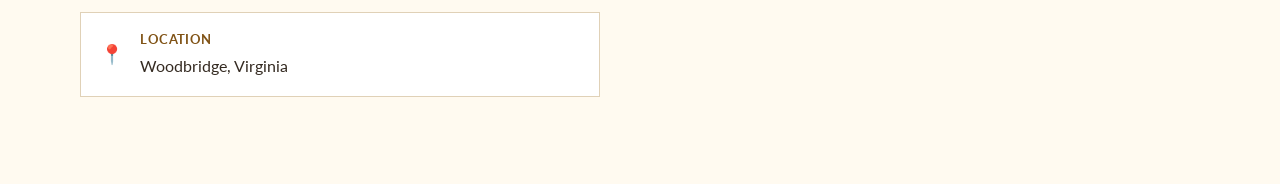
==== commit b039f097: "Add compact honey FAQ with storage and crystallization guidance" ====
--- a/index.html
+++ b/index.html
@@ -558,6 +558,17 @@
 }
 .product-footer{gap:0.7rem;flex-wrap:wrap}.product-price{font-size:0.68rem;letter-spacing:0.02em}
 @media(max-width:580px){.hero-sub{font-size:1.25rem}.product-footer{align-items:flex-start}}
+
+/* Compact honey FAQ; native details work without JavaScript. */
+#honey-faq{background:var(--cream);padding-block:3.5rem;}
+#honey-faq .section-inner{max-width:820px;}
+.honey-faq-list{border-top:1px solid var(--border-strong);}
+.honey-faq-list details{border-bottom:1px solid var(--border-strong);padding:1rem 0;}
+.honey-faq-list summary{cursor:pointer;font-size:1.05rem;font-weight:700;line-height:1.5;color:var(--text-dark);}
+.honey-faq-list summary::marker{color:var(--gold);}
+.honey-faq-list summary:focus-visible{outline:3px solid var(--gold);outline-offset:4px;}
+.honey-faq-list details p{margin:.65rem 0 0;font-size:1rem;line-height:1.65;color:var(--text-mid);}
+.honey-faq-note{margin-top:1.2rem;font-size:.9rem;color:var(--text-mid);}
 </style>
 <link rel="stylesheet" href="brand.css?v=20261012-contact">
 </head>
@@ -719,6 +730,33 @@
       </div>
       <p style="font-size:0.62rem;letter-spacing:0.15em;text-transform:uppercase;color:rgba(181,138,53,0.4);margin-top:1.5rem;">Virginia honey &#183; Harvested from our own hives</p>
     </div>
+  </div>
+</section>
+
+<!-- ── HONEY FAQ ── -->
+<section id="honey-faq" aria-labelledby="honey-faq-title">
+  <div class="section-inner">
+    <span class="section-tag">&#x2726; &nbsp; Honey questions</span>
+    <h2 class="section-title" id="honey-faq-title">A little honey <em>know-how</em></h2>
+    <div class="honey-faq-list">
+      <details>
+        <summary>Where does your honey come from?</summary>
+        <p>Our honey is harvested from our own hives in Woodbridge, Virginia. Its color and flavor vary with the flowers our bees visit.</p>
+      </details>
+      <details>
+        <summary>What sizes do you offer?</summary>
+        <p>Our honey bears hold 8 oz, 12 oz or 16 oz of honey by net weight. Check our Etsy shop for current availability.</p>
+      </details>
+      <details>
+        <summary>Why has my honey crystallized?</summary>
+        <p>Honey naturally forms sugar crystals over time; crystals alone do not mean it has spoiled. Enjoy it as a spread, or gently warm a portion in a heat-safe glass jar set in warm water.</p>
+      </details>
+      <details>
+        <summary>How should I store my honey?</summary>
+        <p>Keep it tightly closed at room temperature, away from direct sunlight and heat. Keep water out of the container.</p>
+      </details>
+    </div>
+    <p class="honey-faq-note"><strong>Please note:</strong> Do not feed honey to children younger than 12 months.</p>
   </div>
 </section>
 
@@ -907,7 +945,7 @@
         <ul>
           <li><a href="#about">Our Story</a></li>
           <li><a href="#gallery">Gallery</a></li>
-          
+          <li><a href="#honey-faq">Honey FAQ</a></li>
           <li><a href="#contact">Contact</a></li>
           <li><a href="https://www.instagram.com/aimeesapiary" target="_blank">Instagram</a></li>
           <li><a href="https://www.youtube.com/@AimeesApiary" target="_blank">YouTube</a></li>
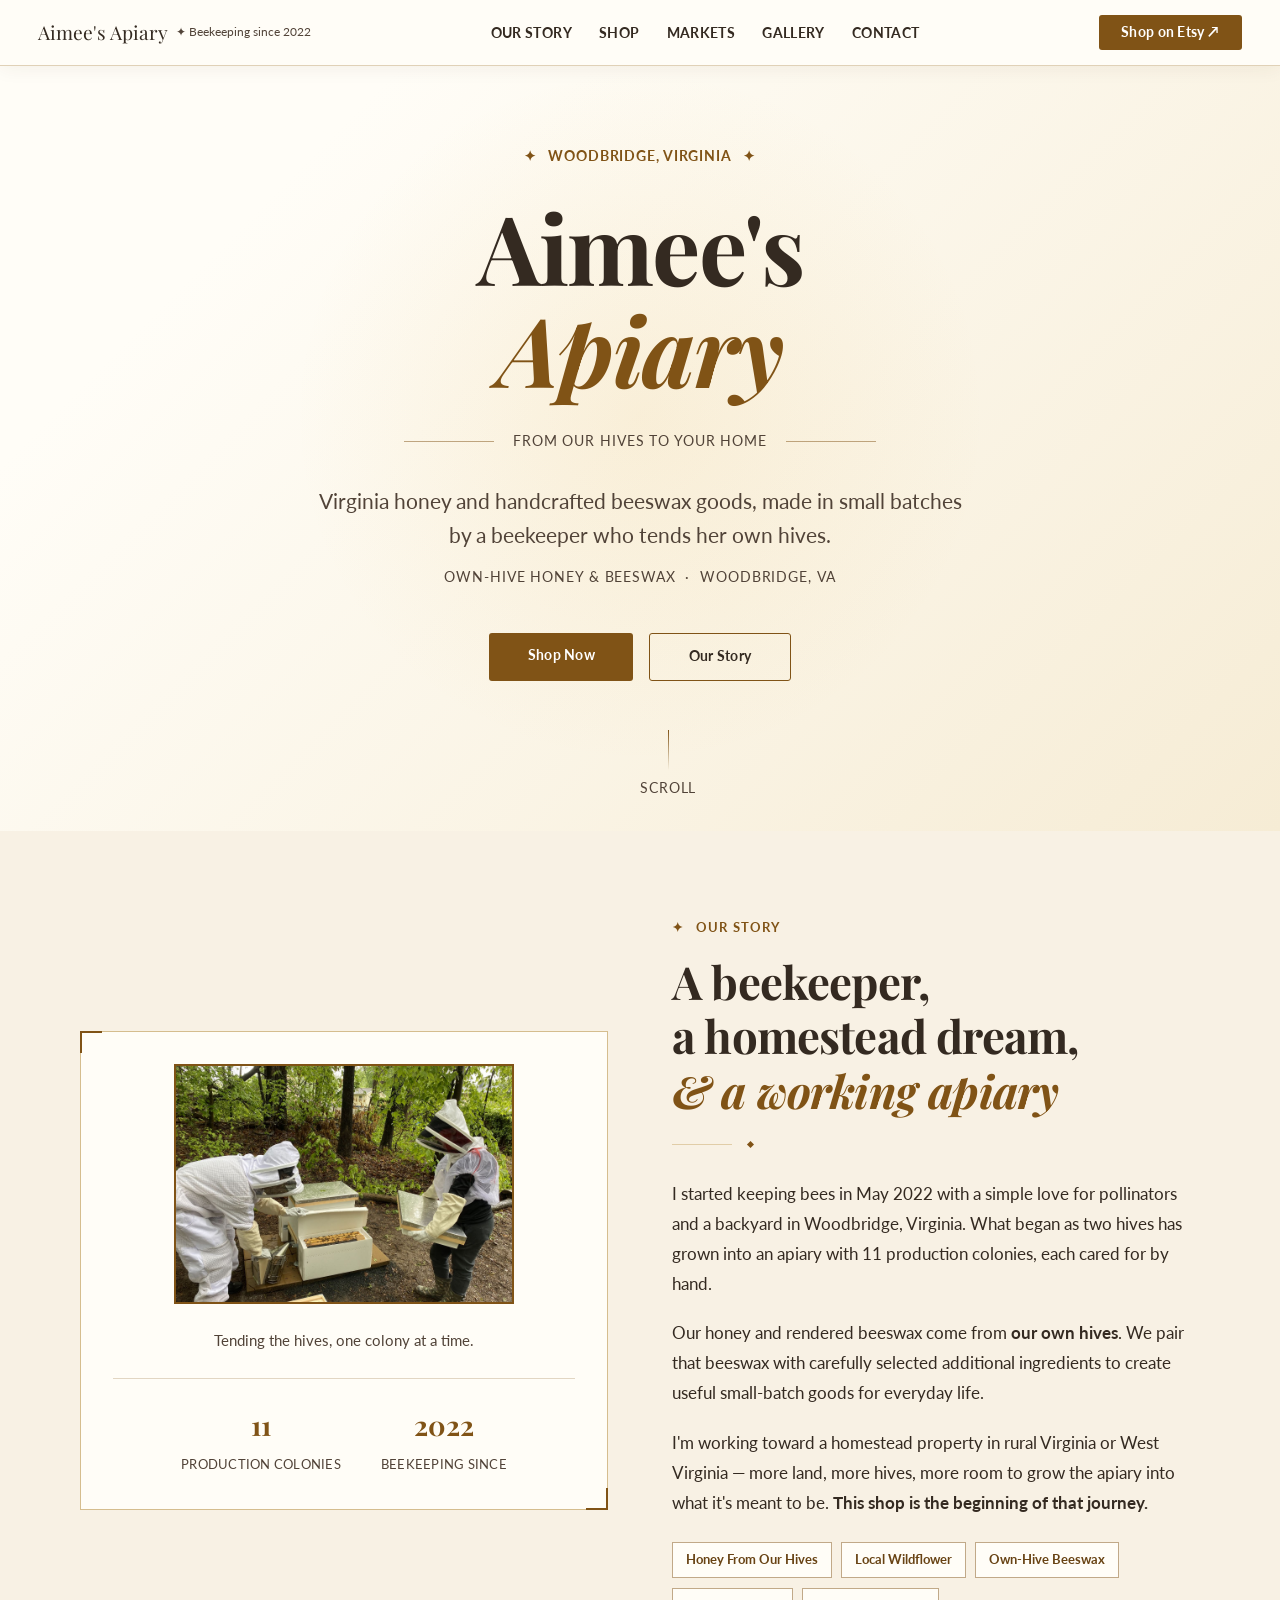
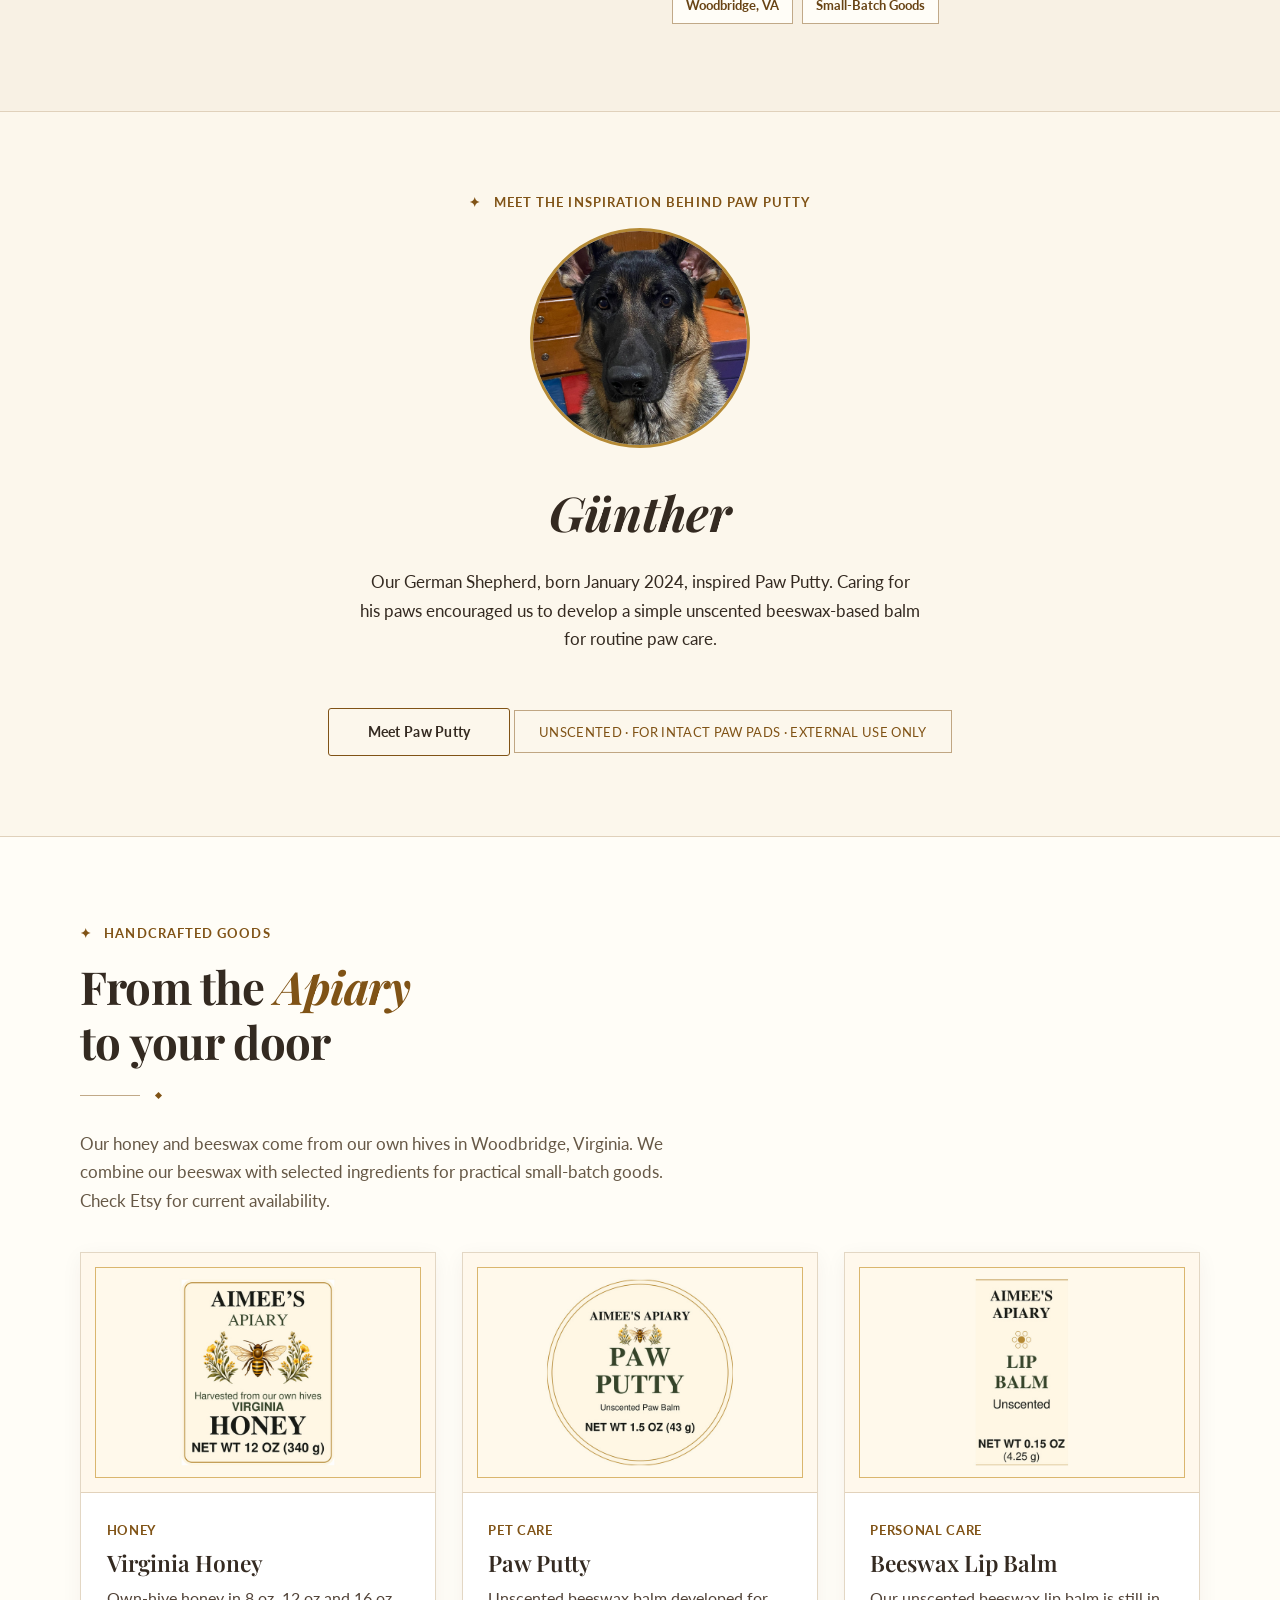
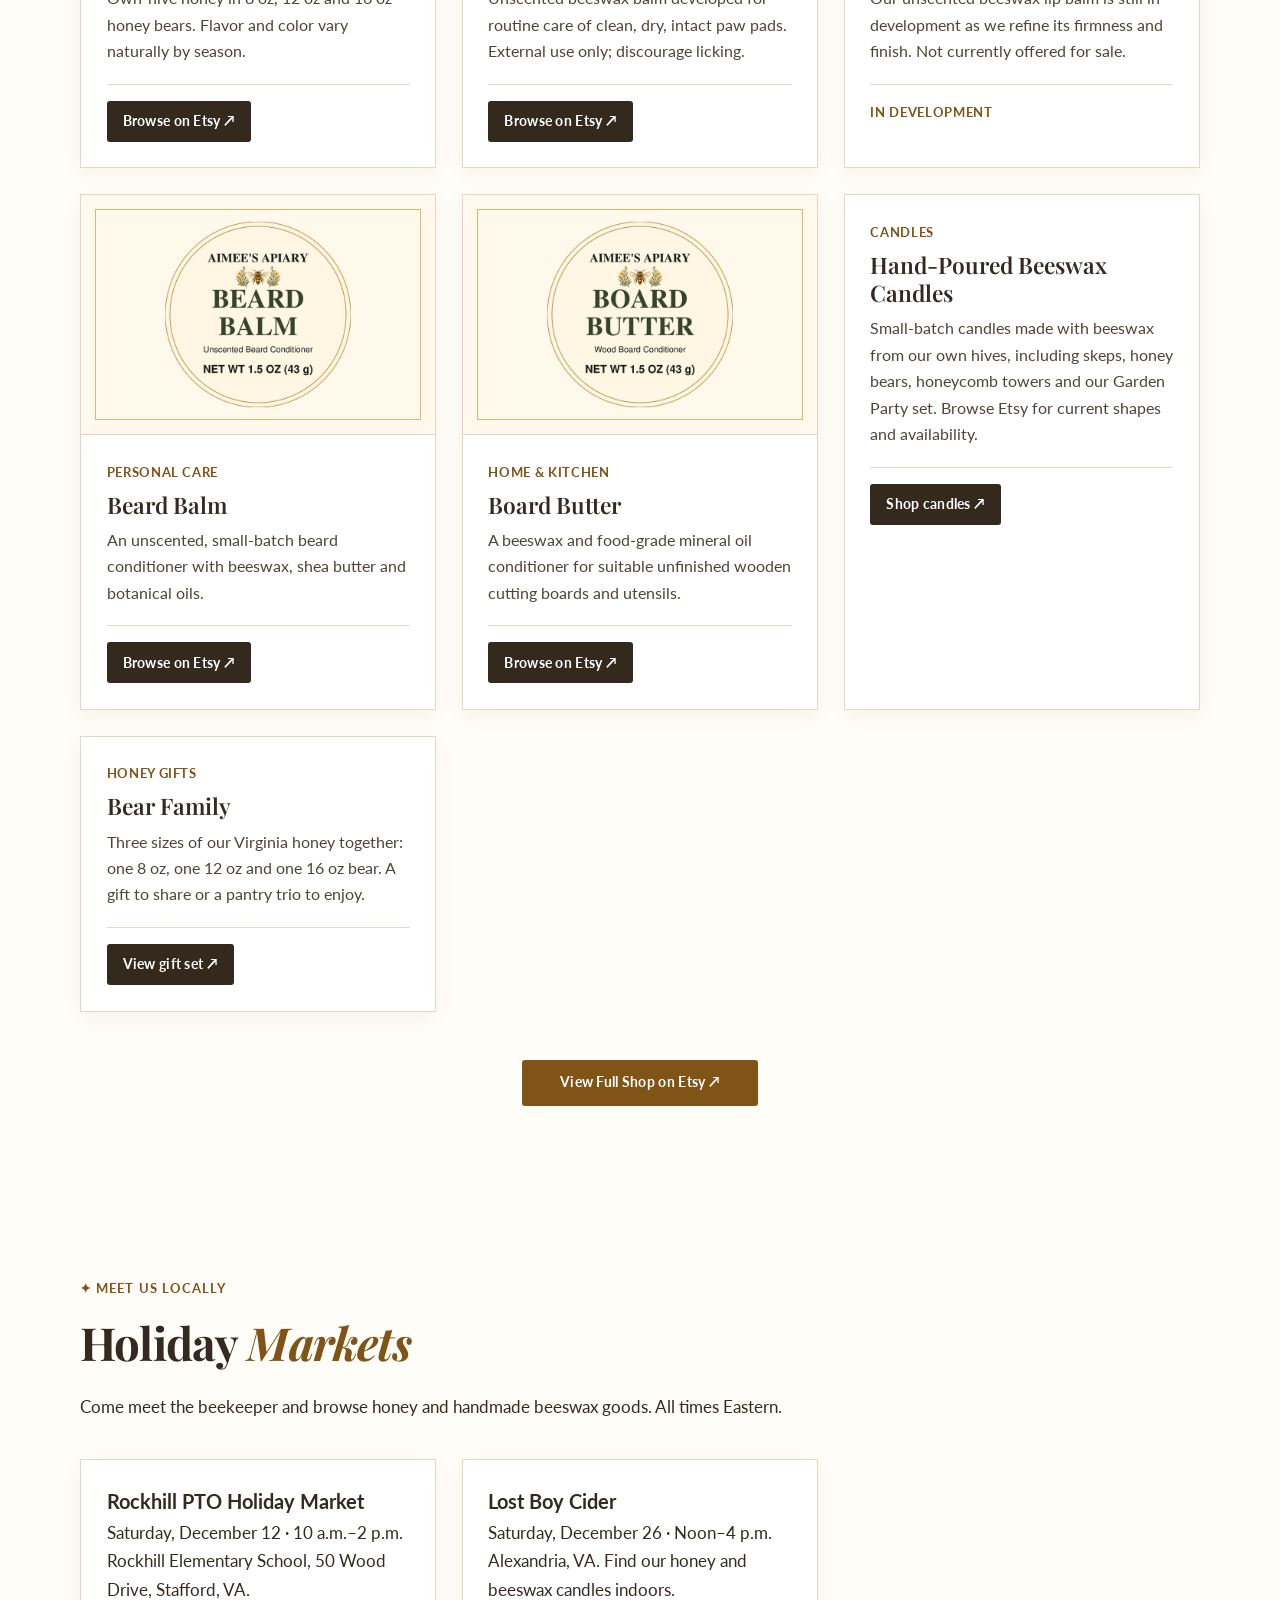
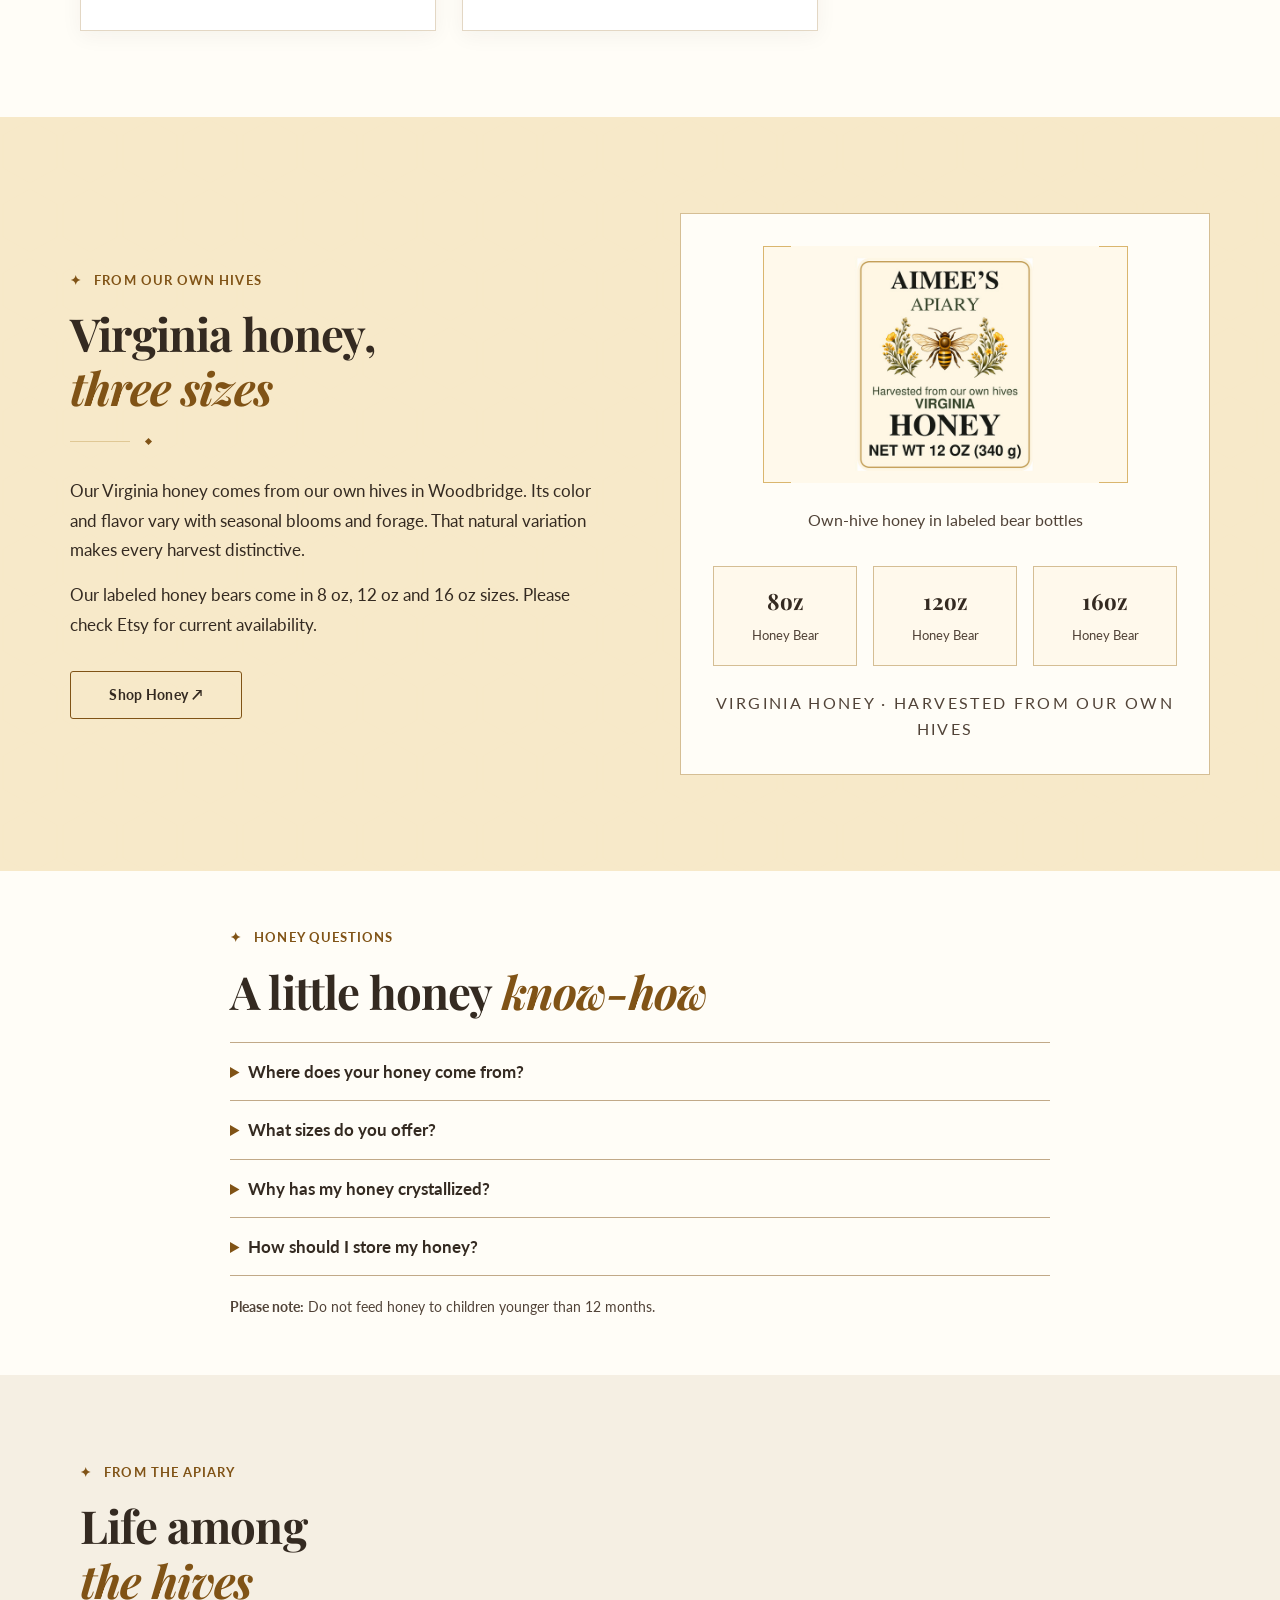
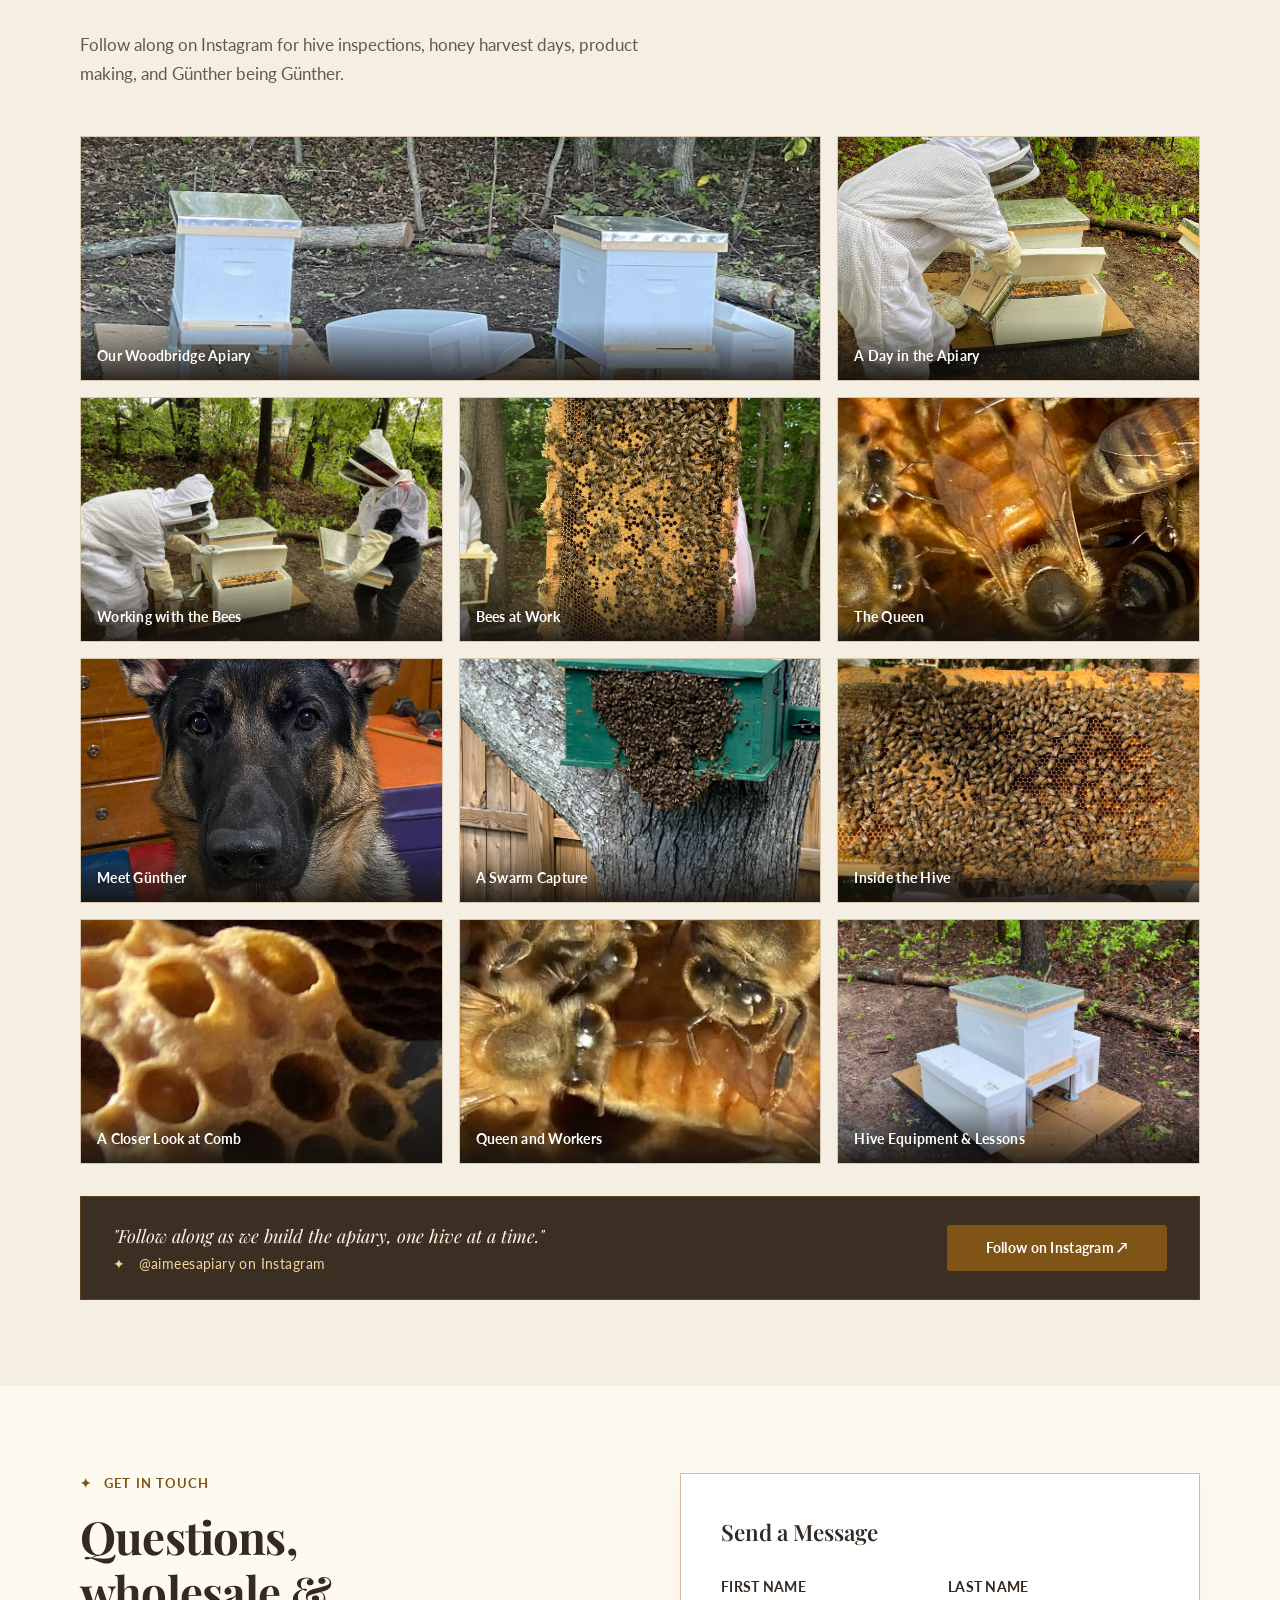
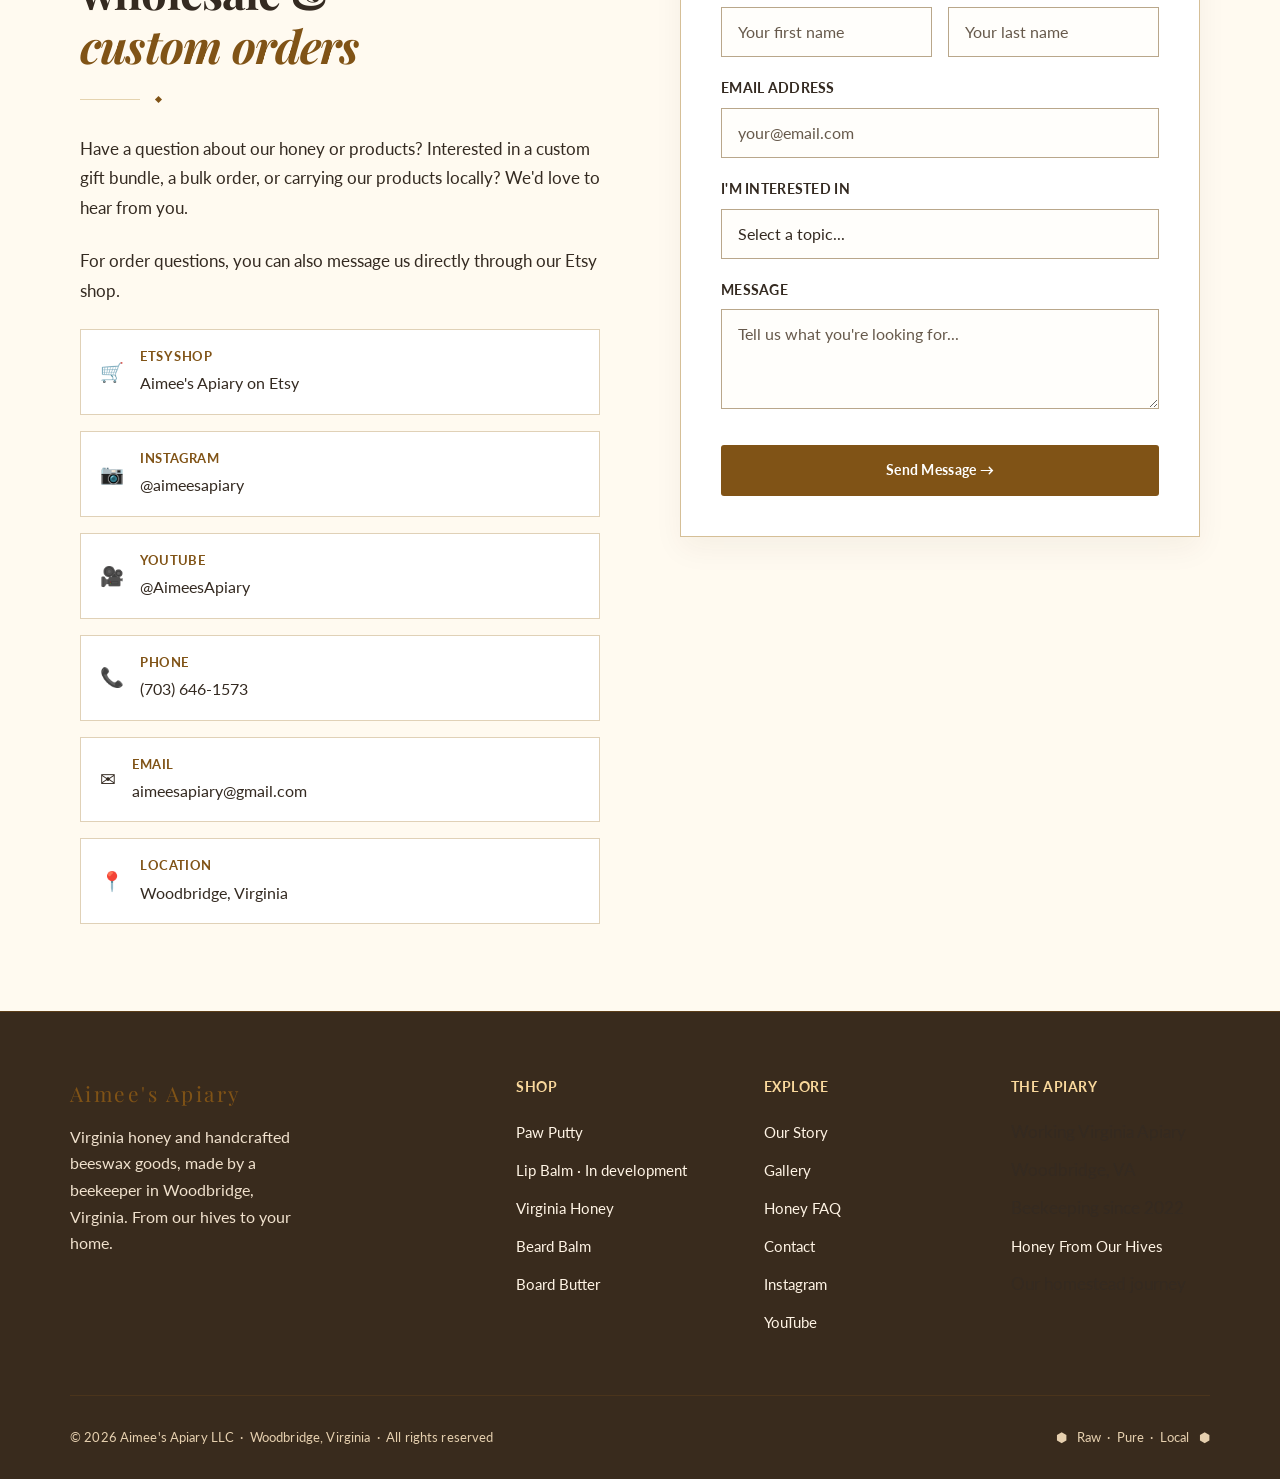
==== commit 57b6fbbc: "Refresh market dates and product availability; restore footer and mobile scripts" ====
--- a/index.html
+++ b/index.html
@@ -569,6 +569,7 @@
 .honey-faq-list summary:focus-visible{outline:3px solid var(--gold);outline-offset:4px;}
 .honey-faq-list details p{margin:.65rem 0 0;font-size:1rem;line-height:1.65;color:var(--text-mid);}
 .honey-faq-note{margin-top:1.2rem;font-size:.9rem;color:var(--text-mid);}
+[hidden]{display:none!important;}
 </style>
 <link rel="stylesheet" href="brand.css?v=20261012-contact">
 </head>
@@ -583,12 +584,13 @@
   <ul class="nav-links">
     <li><a href="#about">Our Story</a></li>
     <li><a href="#products">Shop</a></li>
+    <li><a href="#markets">Markets</a></li>
     <li><a href="#gallery">Gallery</a></li>
     
     <li><a href="#contact">Contact</a></li>
   </ul>
   <a class="nav-shop" href="https://www.etsy.com/shop/AimeesApiary" target="_blank">Shop on Etsy &#8599;</a>
-  <button class="nav-mobile-btn" onclick="toggleMenu()" aria-label="Menu">
+  <button class="nav-mobile-btn" onclick="toggleMenu()" aria-label="Menu" aria-expanded="false" aria-controls="mobileMenu">
     <span></span><span></span><span></span>
   </button>
 </nav>
@@ -596,6 +598,7 @@
 <div class="mobile-menu" id="mobileMenu">
   <a href="#about" onclick="closeMenu()">Our Story</a>
   <a href="#products" onclick="closeMenu()">Shop</a>
+  <a href="#markets" onclick="closeMenu()">Markets</a>
   <a href="#gallery" onclick="closeMenu()">Gallery</a>
   
   <a href="#contact" onclick="closeMenu()">Contact</a>
@@ -689,14 +692,24 @@
     <p style="max-width:620px;color:var(--text-muted);margin-bottom:0.5rem;">Our honey and beeswax come from our own hives in Woodbridge, Virginia. We combine our beeswax with selected ingredients for practical small-batch goods. Check Etsy for current availability.</p>
     <div class="products-grid"><div class="product-card"><div class="product-img"><div class="label-fallback" aria-hidden="true"><span>AIMEE’S APIARY</span><strong>VIRGINIA HONEY</strong></div><img src="images/products/honey-label.jpg" alt="Virginia Honey – Aimee’s Apiary label artwork placeholder" loading="lazy" width="320" height="270" onerror="this.style.display='none'"></div><div class="product-body"><p class="product-cat">Honey</p><h3 class="product-name">Virginia Honey</h3><p class="product-desc">Own-hive honey in 8 oz, 12 oz and 16 oz honey bears. Flavor and color vary naturally by season.</p><div class="product-footer"><a href="https://www.etsy.com/shop/AimeesApiary" target="_blank" rel="noopener noreferrer" class="product-btn">Browse on Etsy &#8599;</a></div></div></div>
 <div class="product-card"><div class="product-img"><div class="label-fallback" aria-hidden="true"><span>AIMEE’S APIARY</span><strong>PAW PUTTY</strong></div><img src="images/products/paw-putty-label.jpg" alt="Paw Putty – Aimee’s Apiary label artwork placeholder" loading="lazy" width="320" height="270" onerror="this.style.display='none'"></div><div class="product-body"><p class="product-cat">Pet Care</p><h3 class="product-name">Paw Putty</h3><p class="product-desc">Unscented beeswax balm developed for routine care of clean, dry, intact paw pads. External use only; discourage licking.</p><div class="product-footer"><a href="https://www.etsy.com/shop/AimeesApiary" target="_blank" rel="noopener noreferrer" class="product-btn">Browse on Etsy &#8599;</a></div></div></div>
-<div class="product-card"><div class="product-img"><div class="label-fallback" aria-hidden="true"><span>AIMEE’S APIARY</span><strong>LIP BALM</strong></div><img src="images/products/lip-balm-label.jpg" alt="Beeswax Lip Balm – Aimee’s Apiary label artwork placeholder" loading="lazy" width="320" height="270" onerror="this.style.display='none'"></div><div class="product-body"><p class="product-cat">Personal Care</p><h3 class="product-name">Beeswax Lip Balm</h3><p class="product-desc">A simple, unscented lip balm made using beeswax from our hives and carefully selected oils and butter.</p><div class="product-footer"><a href="https://www.etsy.com/shop/AimeesApiary" target="_blank" rel="noopener noreferrer" class="product-btn">Browse on Etsy &#8599;</a></div></div></div>
+<div class="product-card"><div class="product-img"><div class="label-fallback" aria-hidden="true"><span>AIMEE’S APIARY</span><strong>LIP BALM</strong></div><img src="images/products/lip-balm-label.jpg" alt="Beeswax Lip Balm – Aimee’s Apiary label artwork placeholder" loading="lazy" width="320" height="270" onerror="this.style.display='none'"></div><div class="product-body"><p class="product-cat">Personal Care</p><h3 class="product-name">Beeswax Lip Balm</h3><p class="product-desc">Our unscented beeswax lip balm is still in development as we refine its firmness and finish. Not currently offered for sale.</p><div class="product-footer"><span class="product-cat">In development</span></div></div></div>
 <div class="product-card"><div class="product-img"><div class="label-fallback" aria-hidden="true"><span>AIMEE’S APIARY</span><strong>BEARD BALM</strong></div><img src="images/products/beard-balm-label.jpg" alt="Beard Balm – Aimee’s Apiary label artwork placeholder" loading="lazy" width="320" height="270" onerror="this.style.display='none'"></div><div class="product-body"><p class="product-cat">Personal Care</p><h3 class="product-name">Beard Balm</h3><p class="product-desc">An unscented, small-batch beard conditioner with beeswax, shea butter and botanical oils.</p><div class="product-footer"><a href="https://www.etsy.com/shop/AimeesApiary" target="_blank" rel="noopener noreferrer" class="product-btn">Browse on Etsy &#8599;</a></div></div></div>
 <div class="product-card"><div class="product-img"><div class="label-fallback" aria-hidden="true"><span>AIMEE’S APIARY</span><strong>BOARD BUTTER</strong></div><img src="images/products/board-butter-label.jpg" alt="Board Butter – Aimee’s Apiary label artwork placeholder" loading="lazy" width="320" height="270" onerror="this.style.display='none'"></div><div class="product-body"><p class="product-cat">Home & Kitchen</p><h3 class="product-name">Board Butter</h3><p class="product-desc">A beeswax and food-grade mineral oil conditioner for suitable unfinished wooden cutting boards and utensils.</p><div class="product-footer"><a href="https://www.etsy.com/shop/AimeesApiary" target="_blank" rel="noopener noreferrer" class="product-btn">Browse on Etsy &#8599;</a></div></div></div>
-</div><div style="text-align:center;margin-top:3rem;">
+<div class="product-card"><div class="product-body"><p class="product-cat">Candles</p><h3 class="product-name">Hand-Poured Beeswax Candles</h3><p class="product-desc">Small-batch candles made with beeswax from our own hives, including skeps, honey bears, honeycomb towers and our Garden Party set. Browse Etsy for current shapes and availability.</p><div class="product-footer"><a href="https://www.etsy.com/shop/AimeesApiary" target="_blank" rel="noopener noreferrer" class="product-btn">Shop candles &#8599;</a></div></div></div>
+<div class="product-card"><div class="product-body"><p class="product-cat">Honey gifts</p><h3 class="product-name">Bear Family</h3><p class="product-desc">Three sizes of our Virginia honey together: one 8 oz, one 12 oz and one 16 oz bear. A gift to share or a pantry trio to enjoy.</p><div class="product-footer"><a href="https://www.etsy.com/listing/4603838682/" target="_blank" rel="noopener noreferrer" class="product-btn">View gift set &#8599;</a></div></div></div></div><div style="text-align:center;margin-top:3rem;">
       <a href="https://www.etsy.com/shop/AimeesApiary" target="_blank" class="btn-gold">View Full Shop on Etsy &#8599;</a>
     </div>
   </div>
 </section>
+
+<section id="markets"><div class="section-inner">
+<span class="section-tag">&#x2726; Meet us locally</span><h2 class="section-title">Holiday <em>Markets</em></h2>
+<p>Come meet the beekeeper and browse honey and handmade beeswax goods. All times Eastern.</p>
+<div class="products-grid">
+<article class="product-card" data-market-end="2026-11-21T17:00:00-05:00"><div class="product-body"><h3>Cherrydale Holiday Market</h3><p>Saturday, November 21 · 11 a.m.–5 p.m.</p><p>3701 Lorcom Lane, Arlington, VA. Enter on Nelly Custis Drive.</p><a href="https://www.cherrydaleholidaymarket.com/">Event details</a></div></article>
+<article class="product-card" data-market-end="2026-12-12T14:00:00-05:00"><div class="product-body"><h3>Rockhill PTO Holiday Market</h3><p>Saturday, December 12 · 10 a.m.–2 p.m.</p><p>Rockhill Elementary School, 50 Wood Drive, Stafford, VA.</p></div></article>
+<article class="product-card" data-market-end="2026-12-26T16:00:00-05:00"><div class="product-body"><h3>Lost Boy Cider</h3><p>Saturday, December 26 · Noon–4 p.m.</p><p>Alexandria, VA. Find our honey and beeswax candles indoors.</p></div></article>
+</div><p id="marketEmpty" hidden>More market dates coming soon. Follow us on Instagram for updates.</p></div></section>
 
 <!-- ── HONEY FEATURE ── -->
 <section id="honey-feature">
@@ -903,6 +916,8 @@
               <option value="">Select a topic...</option>
               <option>Honey — order or question</option>
               <option>Paw Putty</option>
+              <option>Beeswax Candles</option>
+              <option>Gift Sets</option>
               <option>Lip Balm or Beard Balm</option>
               <option>Board Butter</option>
               <option>Wholesale Inquiry</option>
@@ -922,7 +937,7 @@
   </div>
 </section>
 
-<!-- ── FOOTER ── */
+<!-- ── FOOTER ── -->
 <footer>
   <div class="footer-inner">
     <div class="footer-top">
@@ -934,7 +949,7 @@
         <h4>Shop</h4>
         <ul>
           <li><a href="https://www.etsy.com/shop/AimeesApiary" target="_blank">Paw Putty</a></li>
-          <li><a href="https://www.etsy.com/shop/AimeesApiary" target="_blank">Lip Balm</a></li>
+          <li><a href="#products">Lip Balm · In development</a></li>
           <li><a href="https://www.etsy.com/shop/AimeesApiary" target="_blank">Virginia Honey</a></li>
           <li><a href="https://www.etsy.com/shop/AimeesApiary" target="_blank">Beard Balm</a></li>
           <li><a href="https://www.etsy.com/shop/AimeesApiary" target="_blank">Board Butter</a></li>
@@ -972,11 +987,17 @@
 <script>
 function toggleMenu(){
   const m=document.getElementById('mobileMenu');
-  m.classList.toggle('open');
+  const open=m.classList.toggle('open');
+  document.querySelector('.nav-mobile-btn').setAttribute('aria-expanded',String(open));
 }
 function closeMenu(){
   document.getElementById('mobileMenu').classList.remove('open');
-}
+  document.querySelector('.nav-mobile-btn').setAttribute('aria-expanded','false');
+}
+// Hide completed market dates without changing their confirmed schedule.
+const marketCards=[...document.querySelectorAll('[data-market-end]')];
+marketCards.forEach(card=>{if(Date.now()>Date.parse(card.dataset.marketEnd))card.hidden=true;});
+document.getElementById('marketEmpty').hidden=marketCards.some(card=>!card.hidden);
 // Formspree AJAX submission
 document.addEventListener('DOMContentLoaded',function(){
   var form=document.getElementById('contactForm');
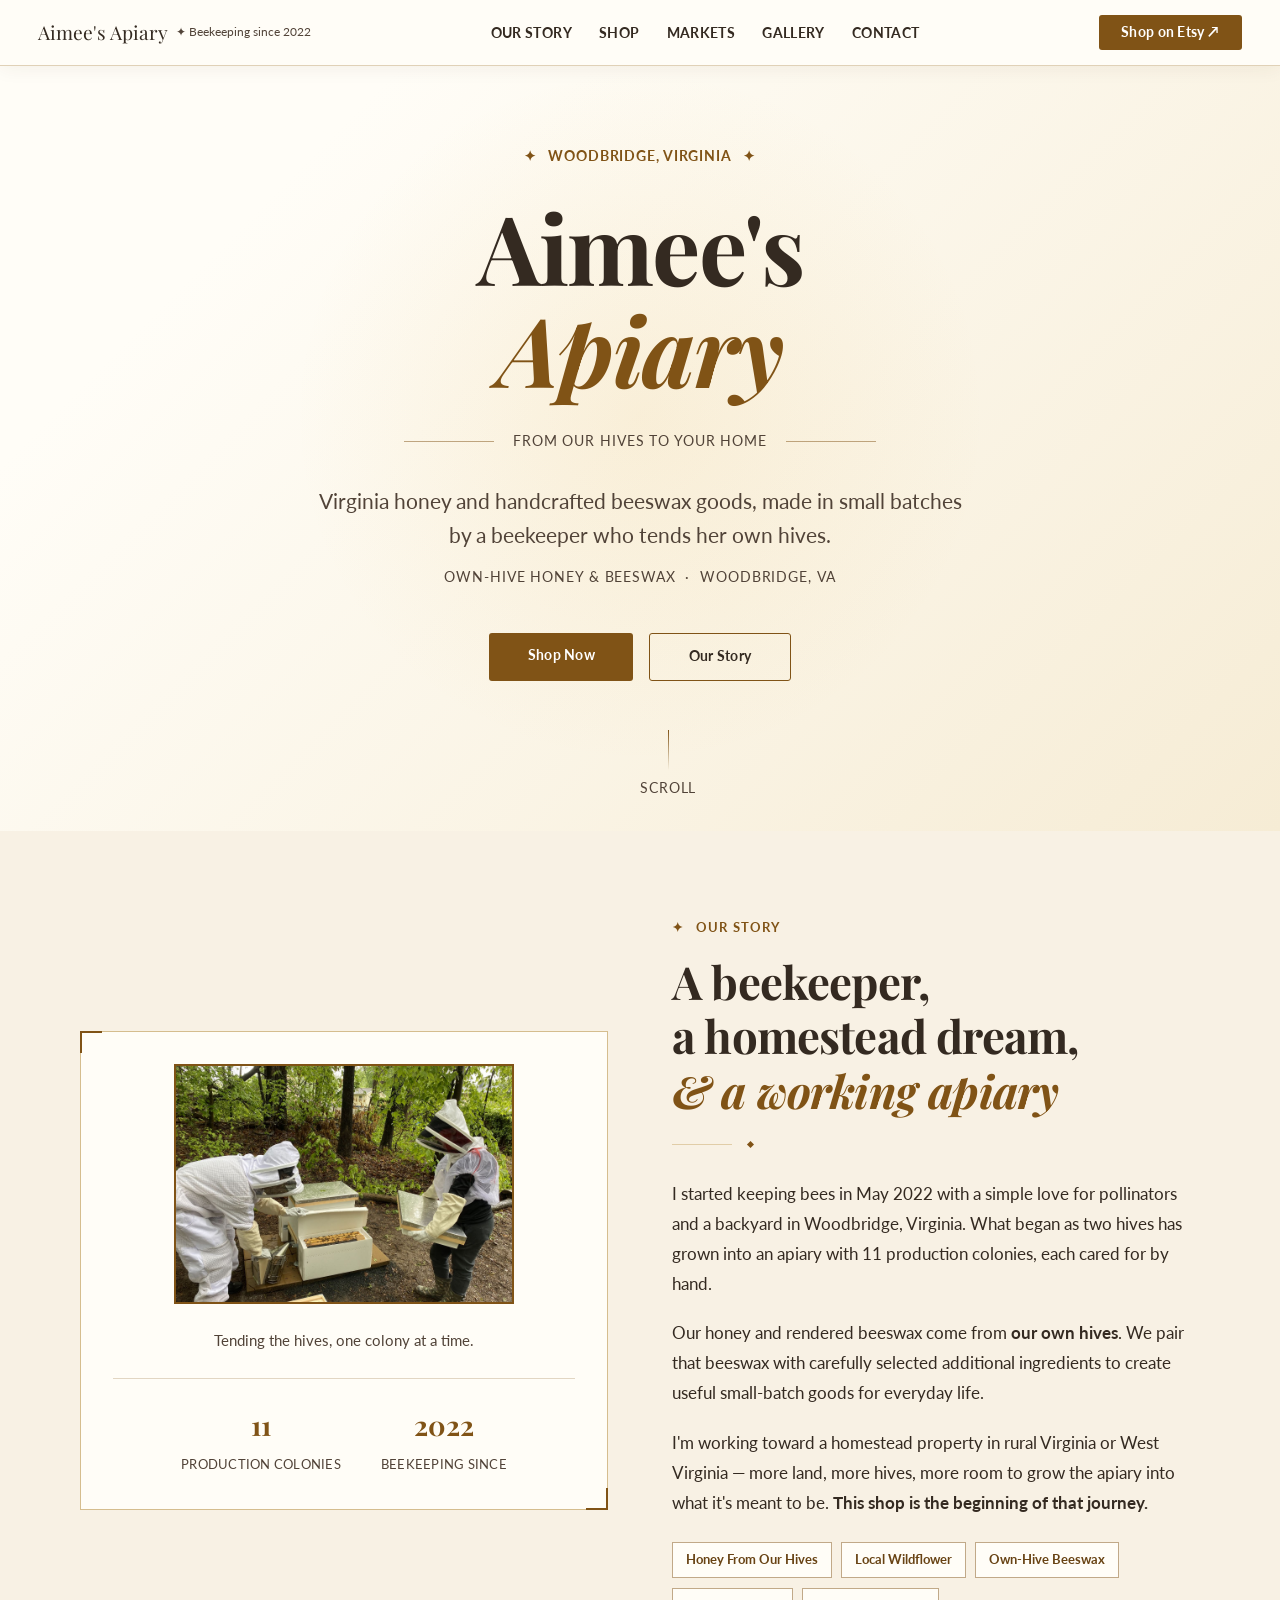
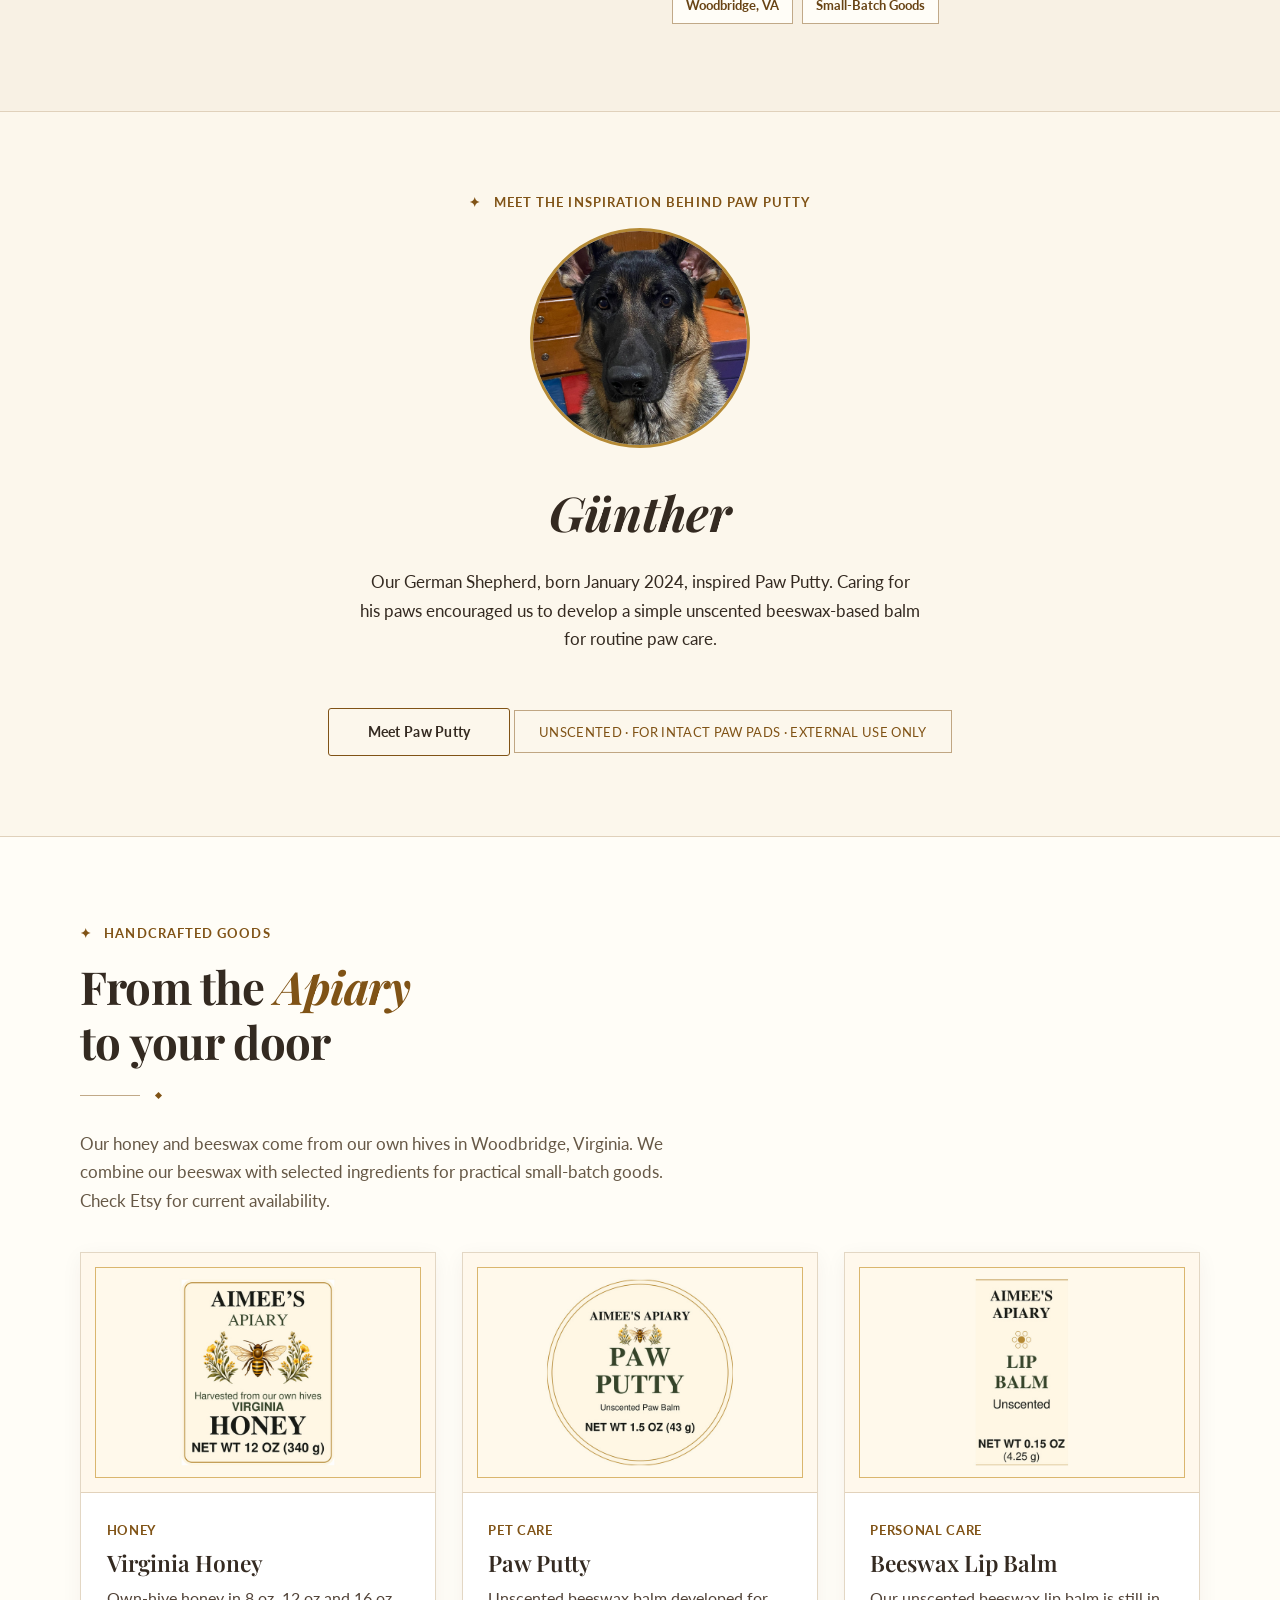
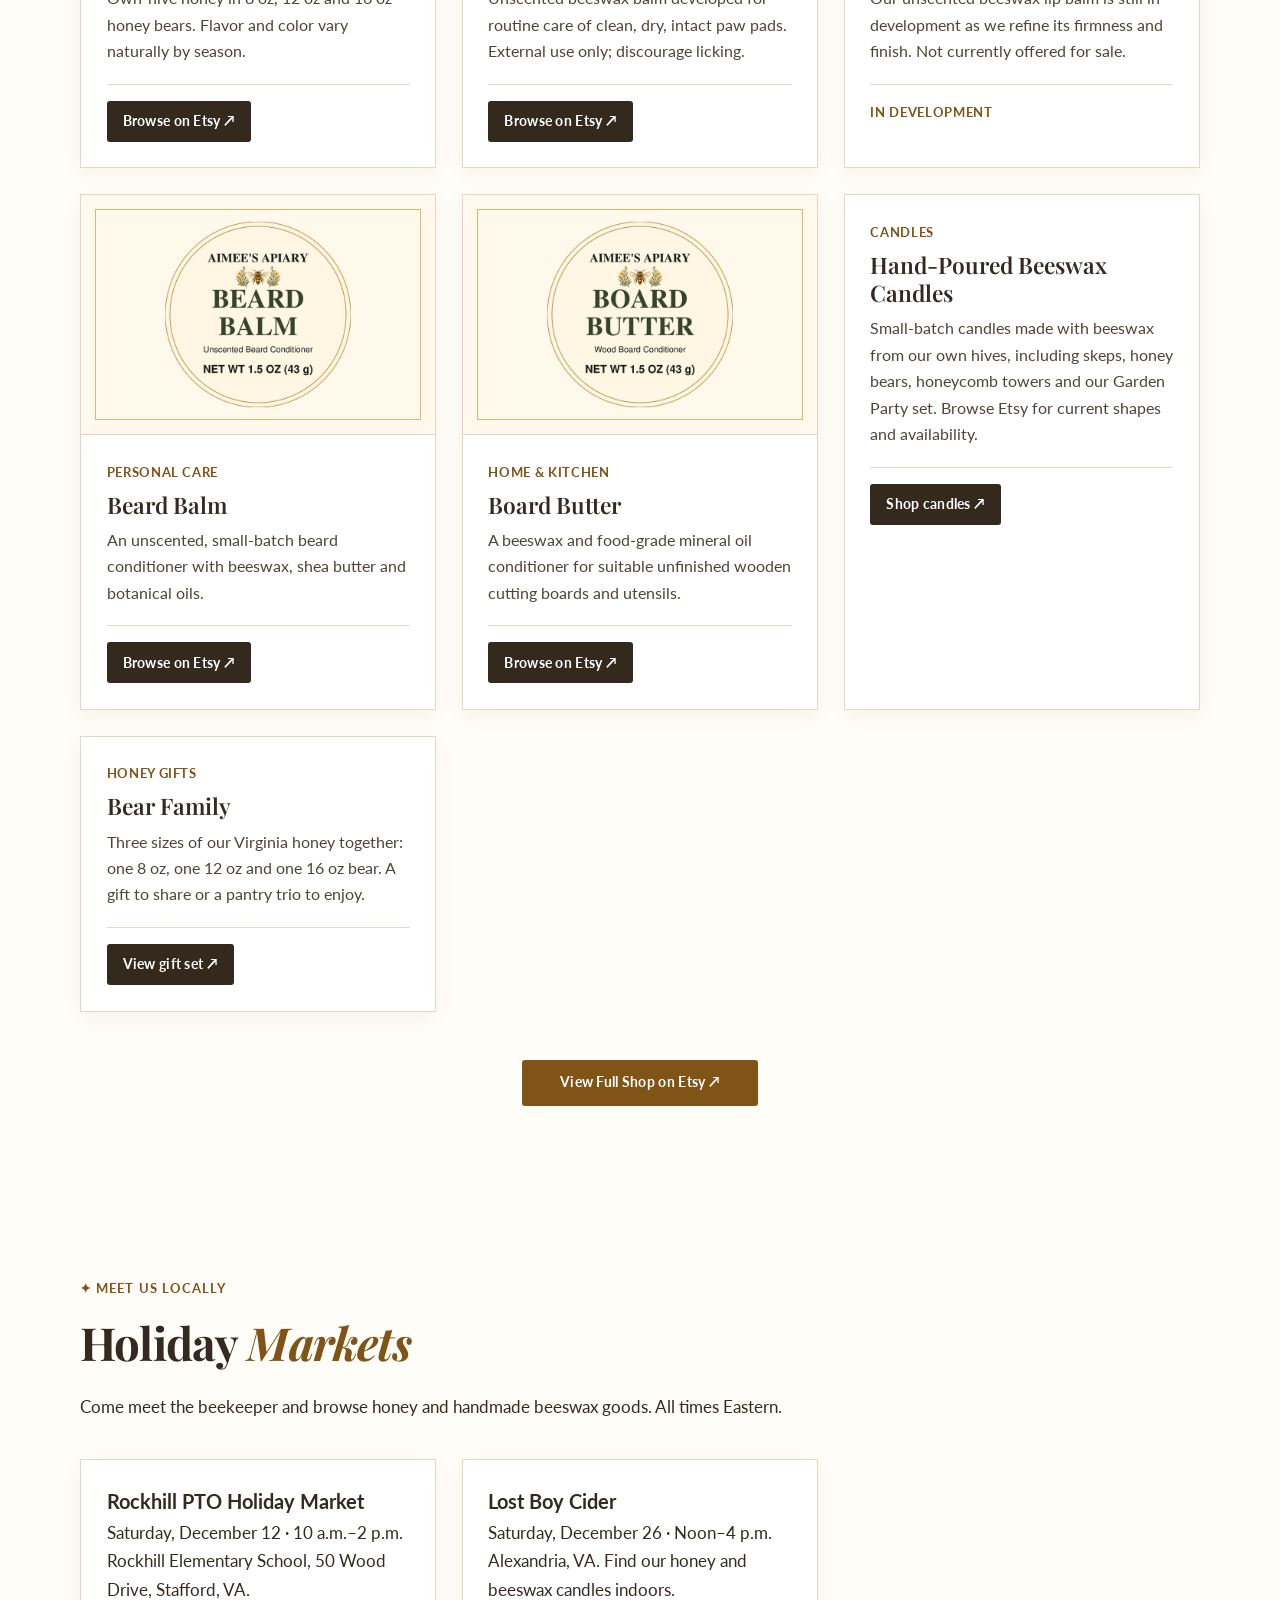
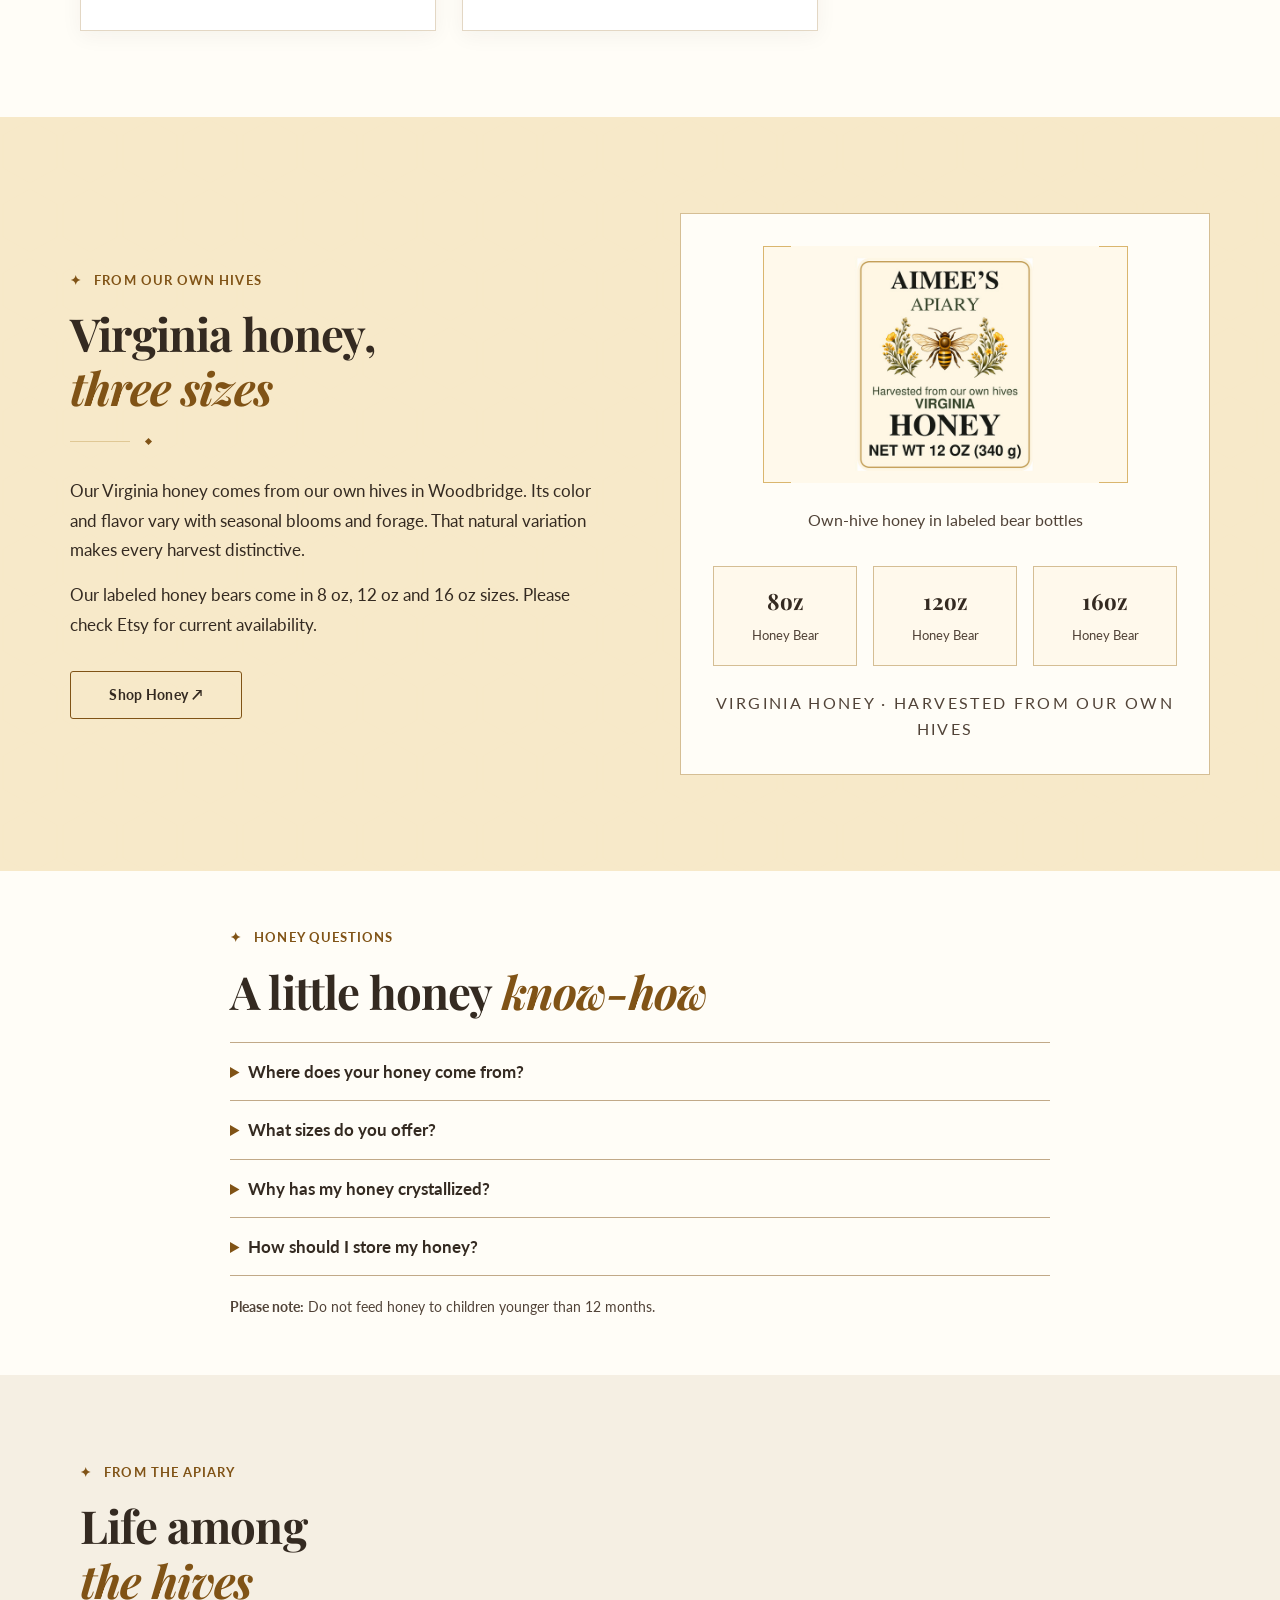
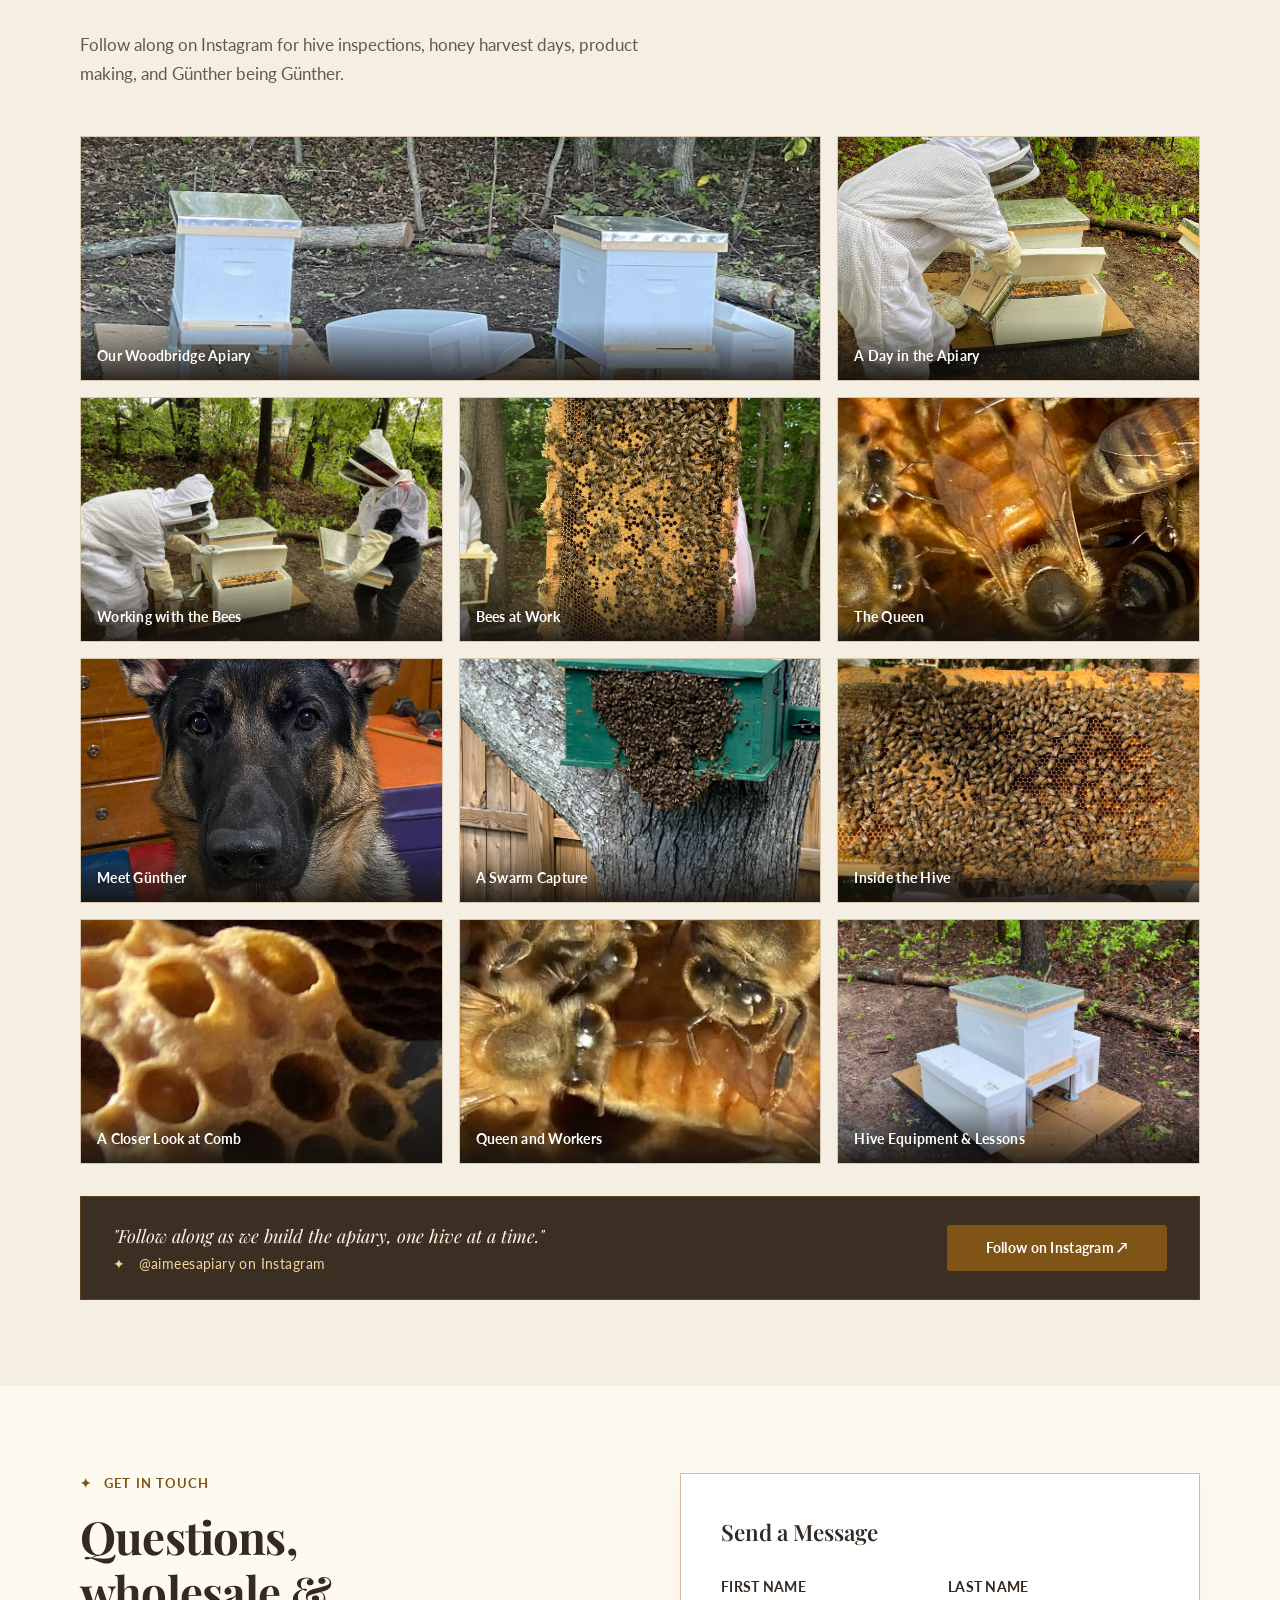
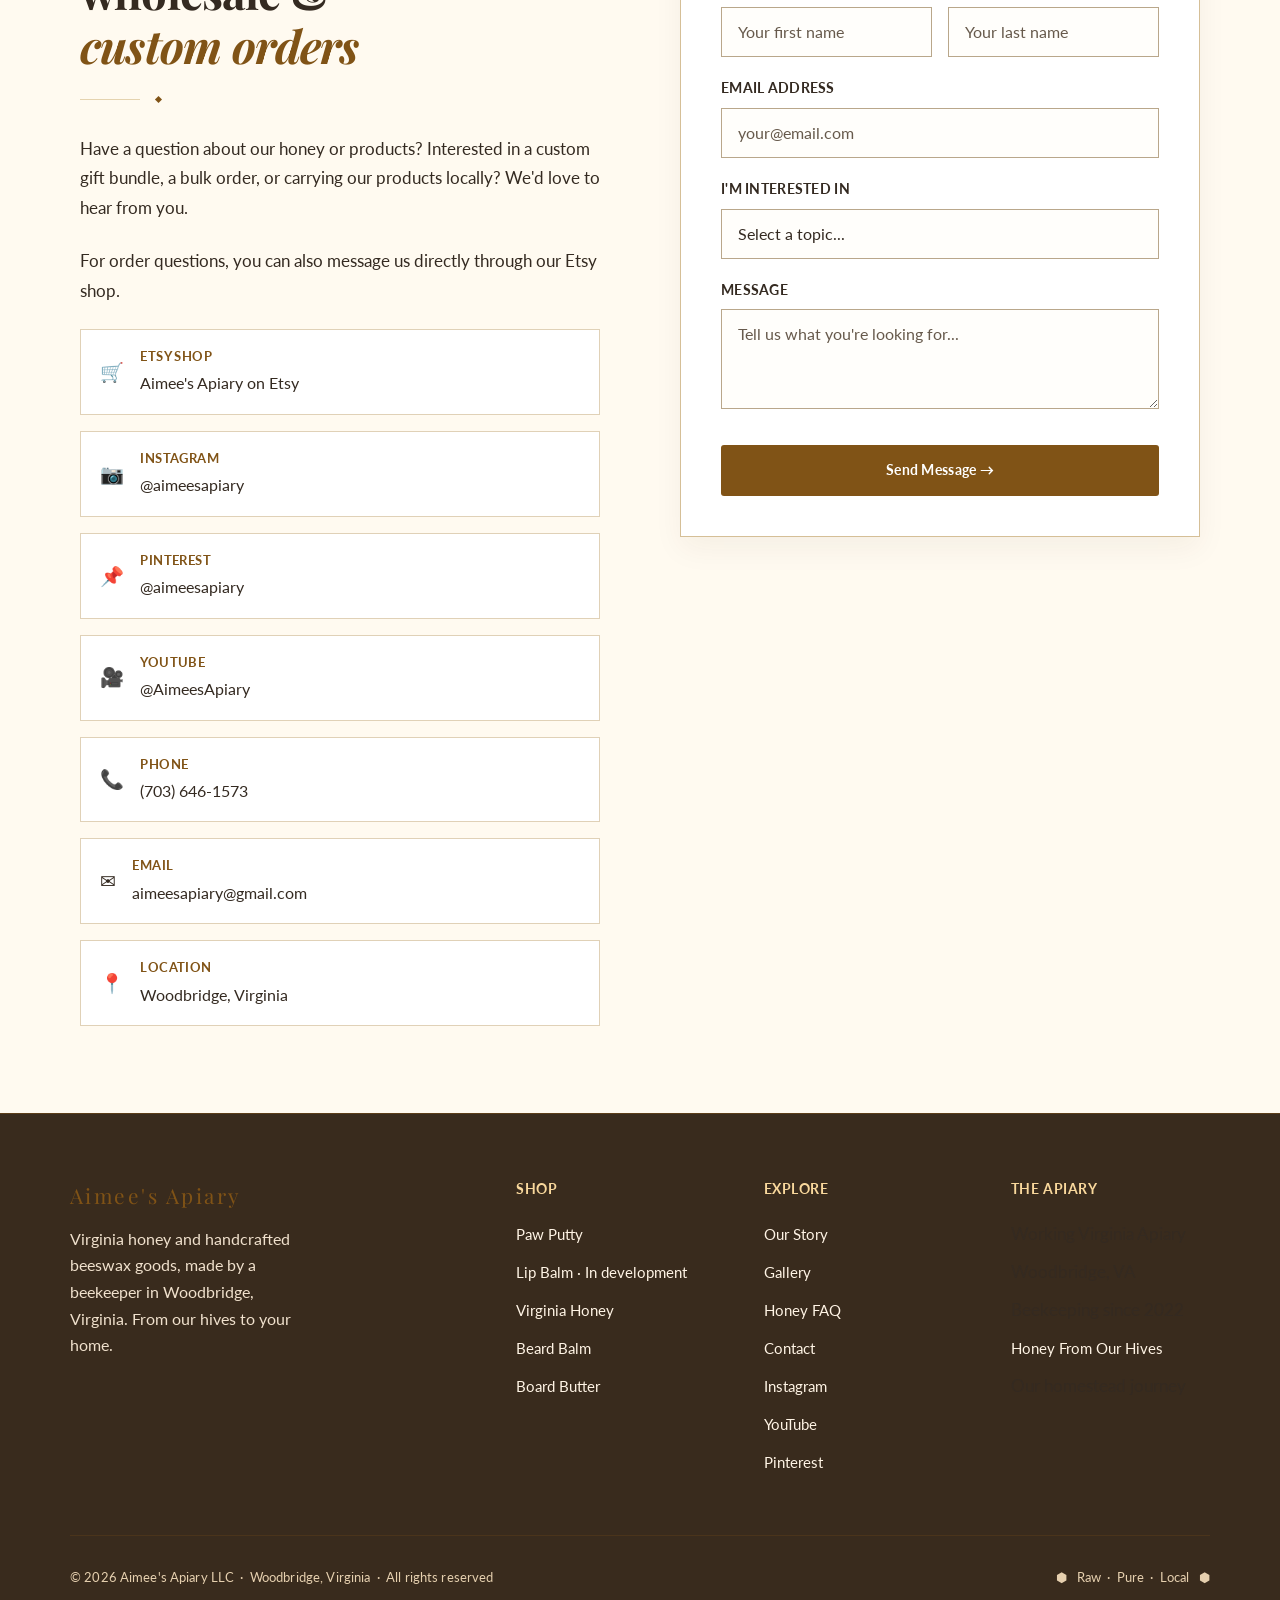
==== commit 7038859d: "Add verified Pinterest profile to contact links and footer" ====
--- a/index.html
+++ b/index.html
@@ -859,6 +859,13 @@
             <span class="contact-link-icon">&#x1F4F7;</span>
             <div>
               <span class="contact-link-label">Instagram</span>
+              <span class="contact-link-value">@aimeesapiary</span>
+            </div>
+          </a>
+          <a href="https://www.pinterest.com/aimeesapiary/" target="_blank" rel="noopener noreferrer" class="contact-link">
+            <span class="contact-link-icon" aria-hidden="true">&#x1F4CC;</span>
+            <div>
+              <span class="contact-link-label">Pinterest</span>
               <span class="contact-link-value">@aimeesapiary</span>
             </div>
           </a>
@@ -964,6 +971,7 @@
           <li><a href="#contact">Contact</a></li>
           <li><a href="https://www.instagram.com/aimeesapiary" target="_blank">Instagram</a></li>
           <li><a href="https://www.youtube.com/@AimeesApiary" target="_blank">YouTube</a></li>
+          <li><a href="https://www.pinterest.com/aimeesapiary/" target="_blank" rel="noopener noreferrer">Pinterest</a></li>
         </ul>
       </div>
       <div class="footer-col">
